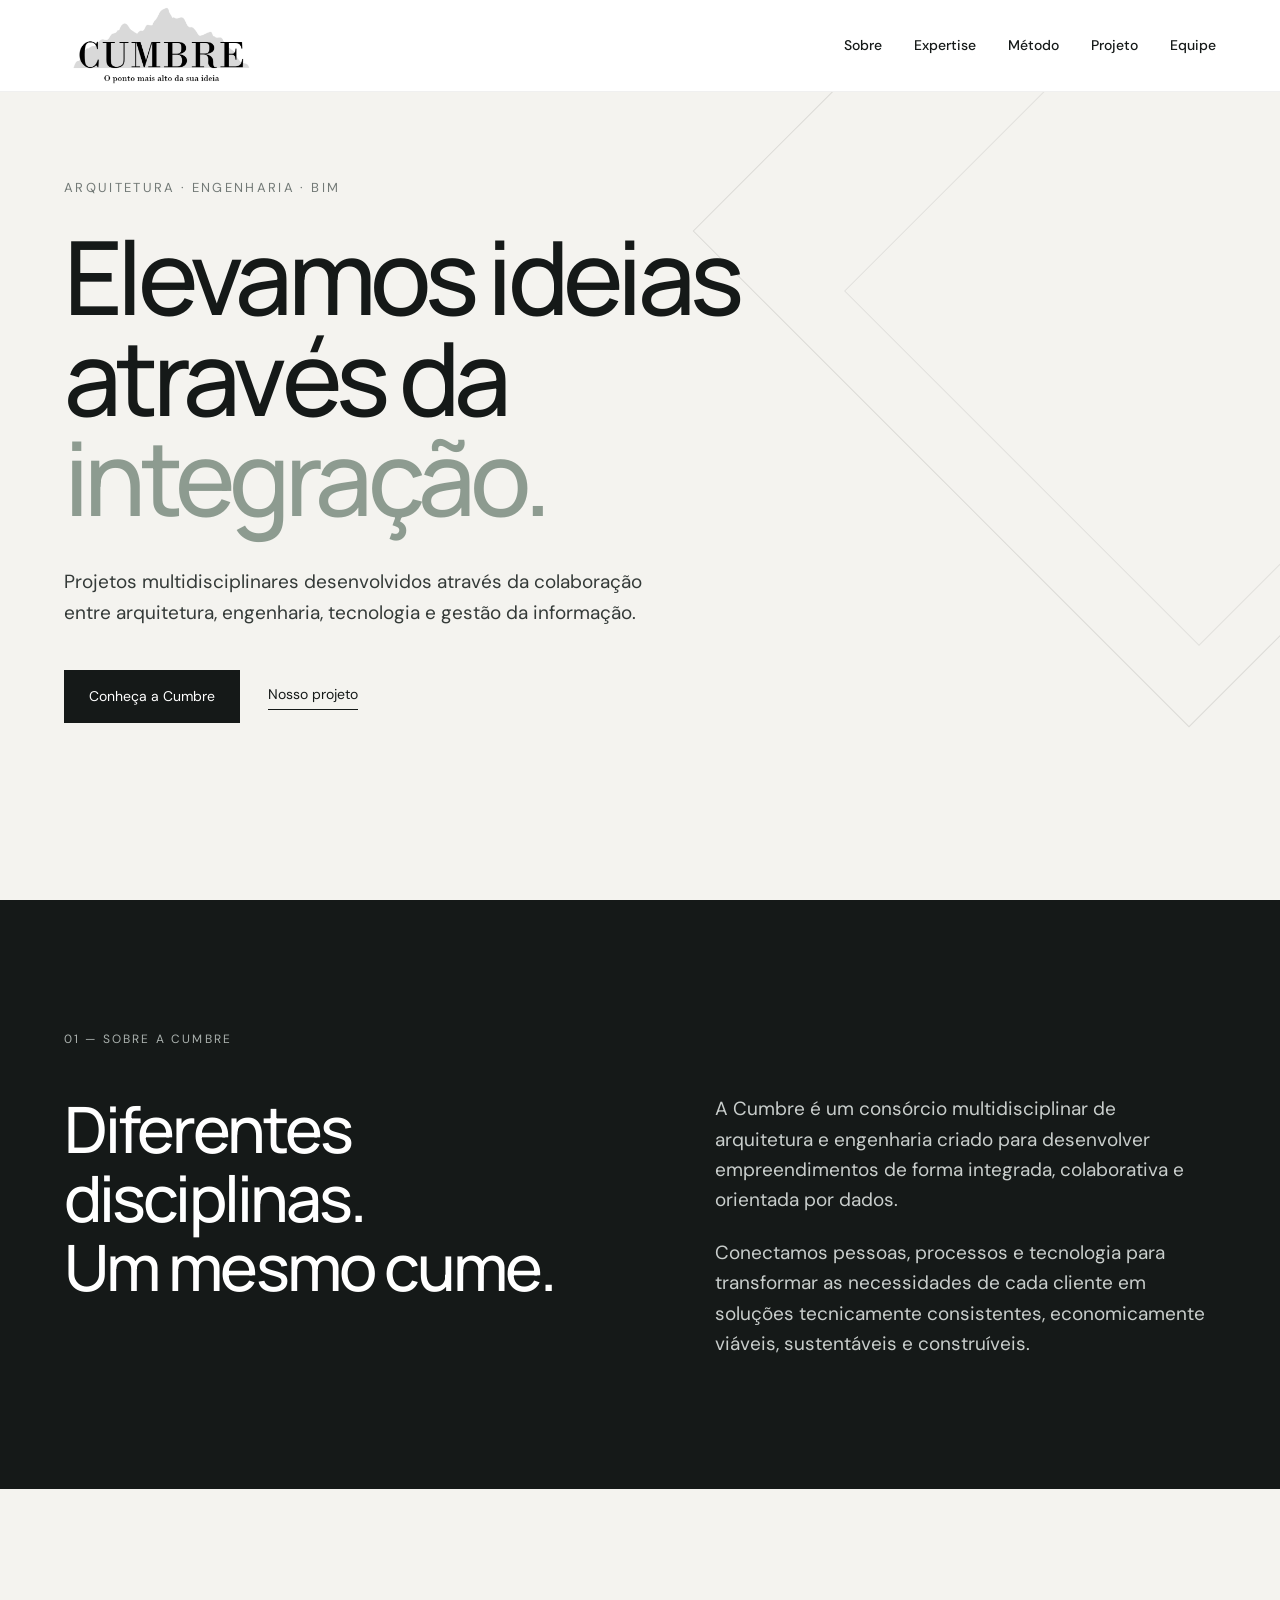
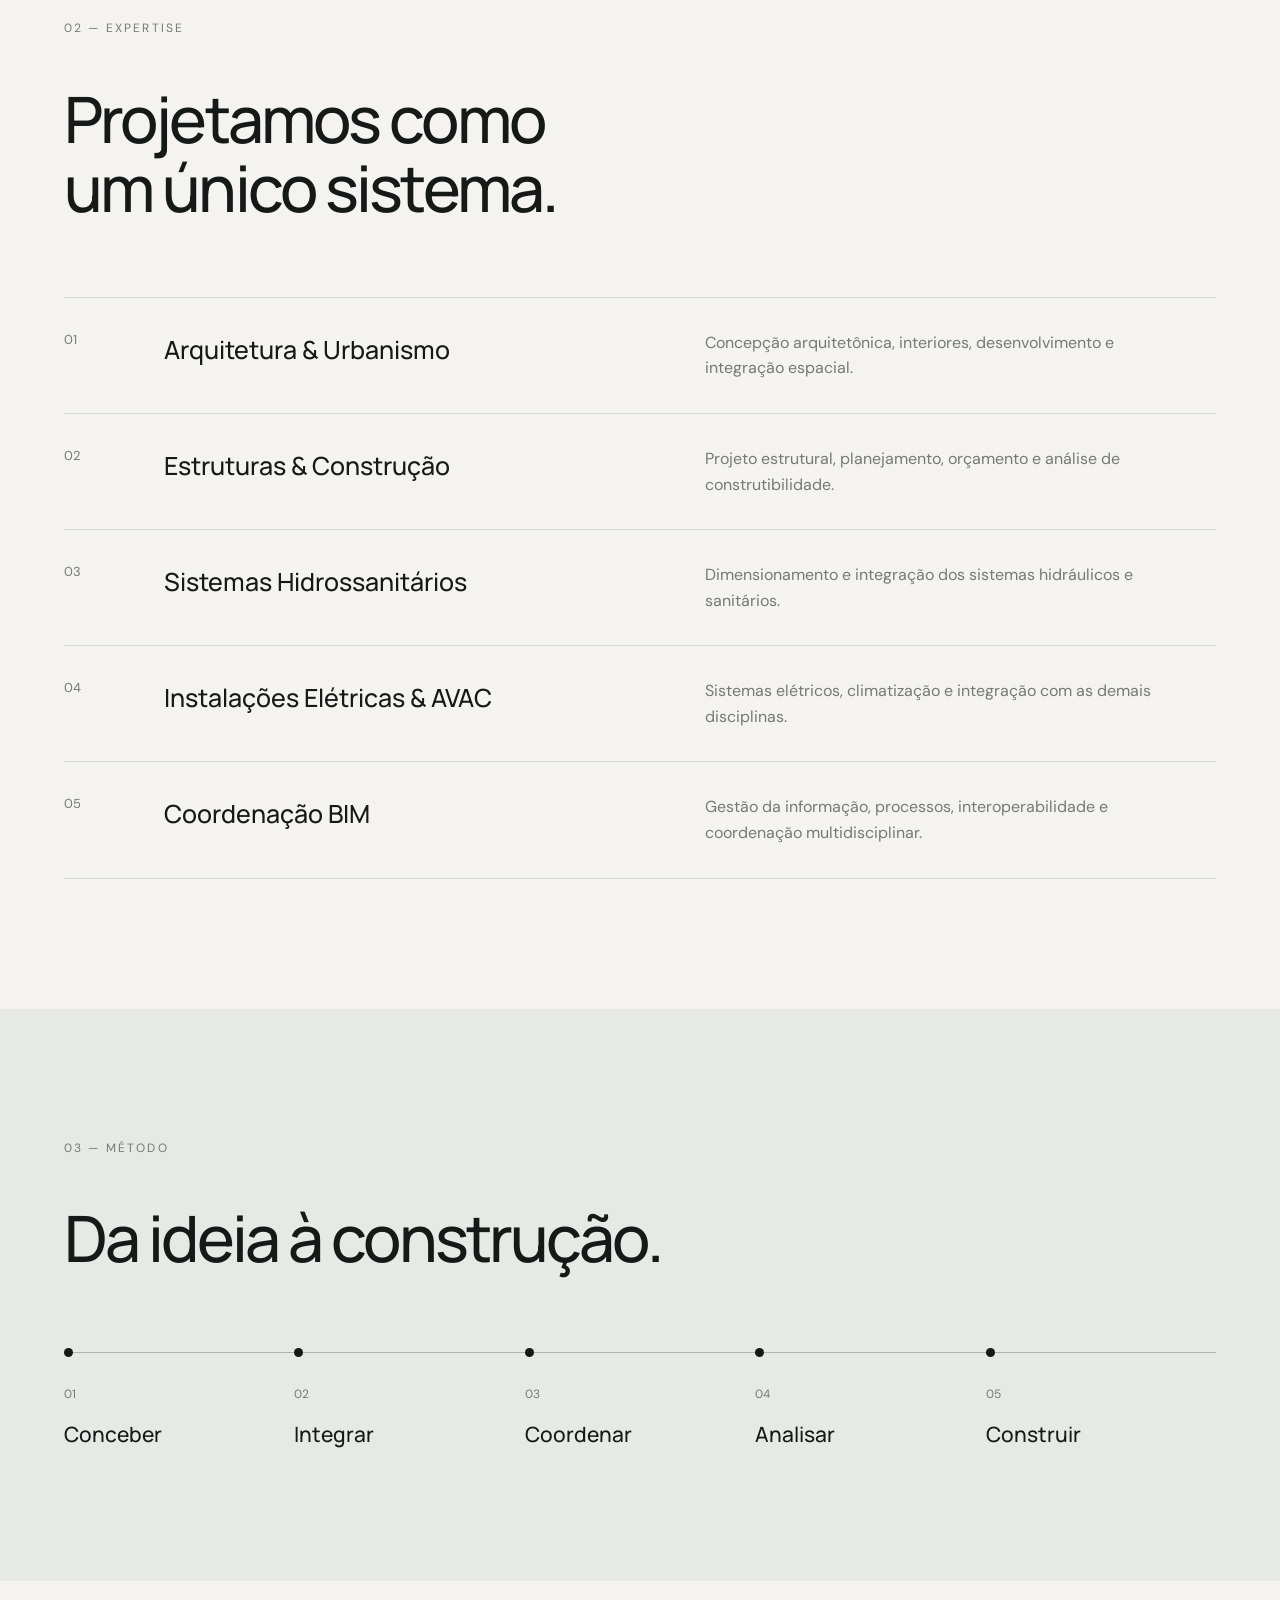
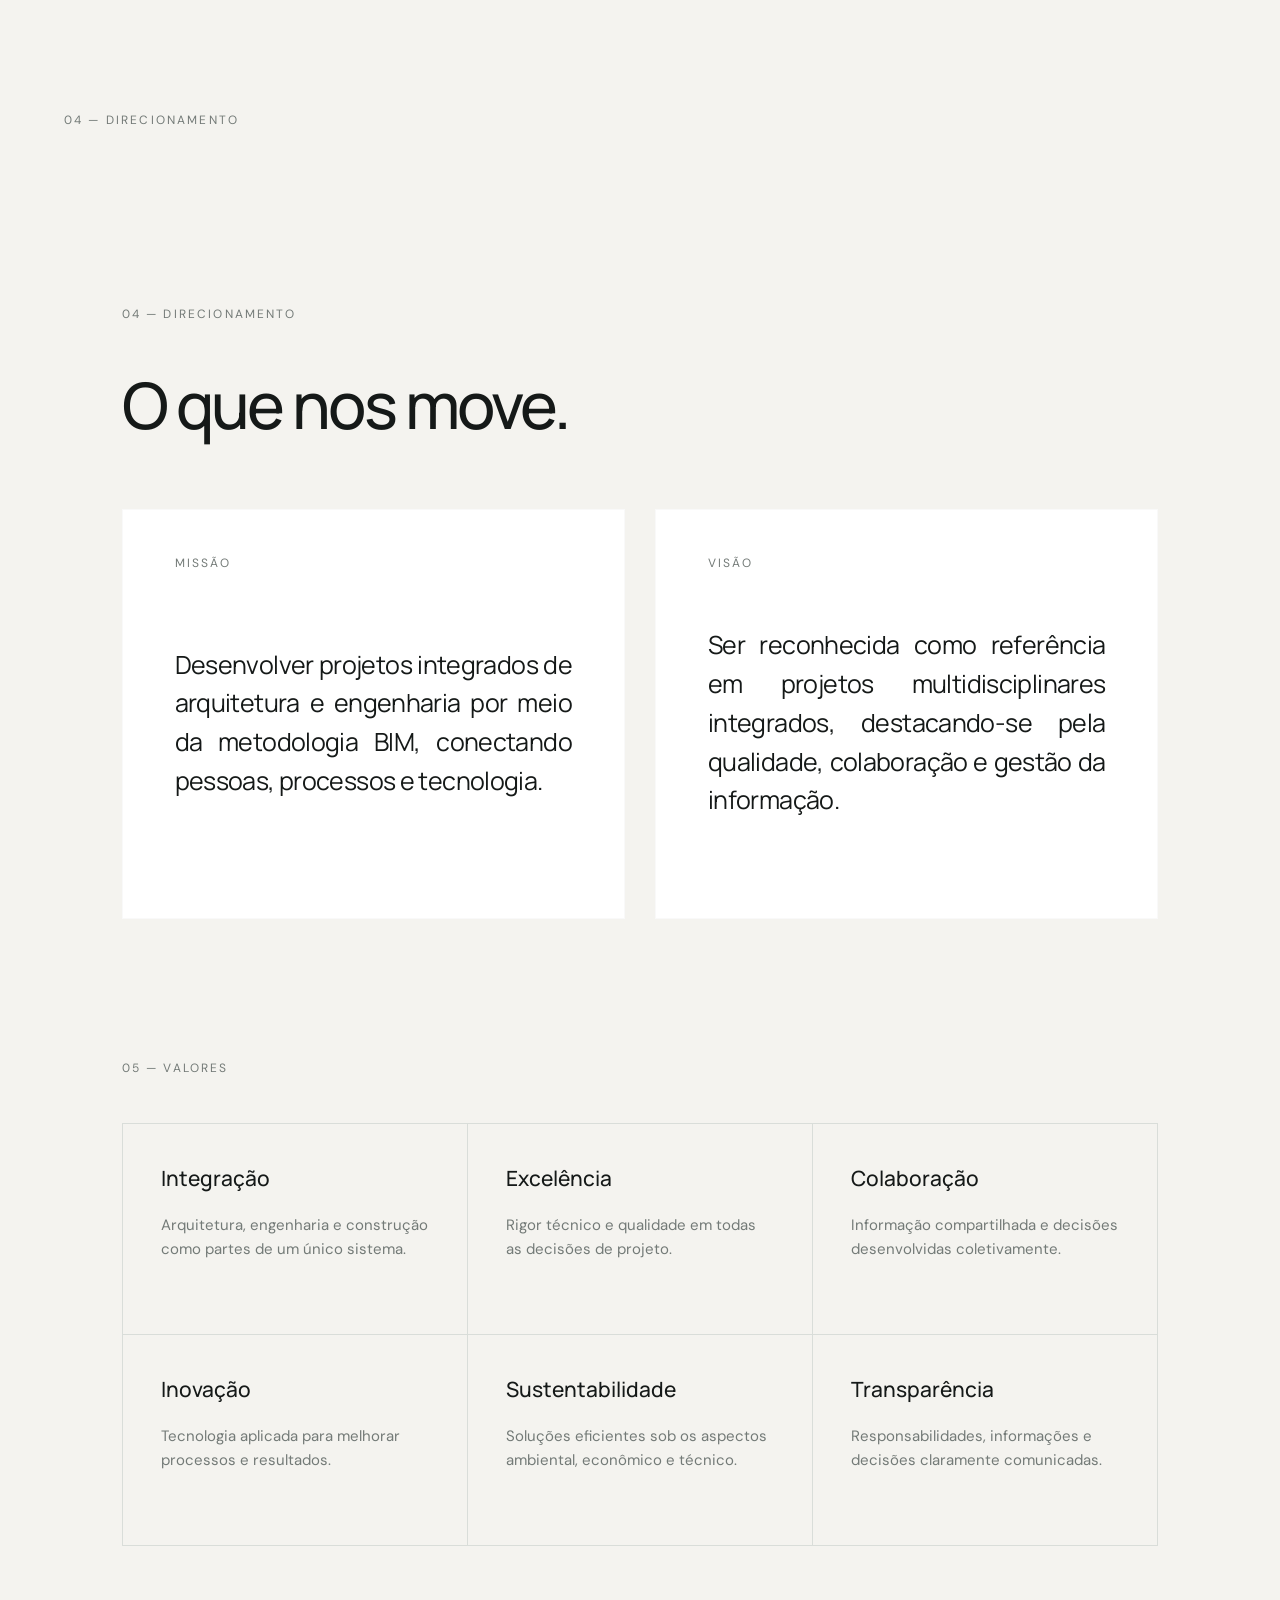
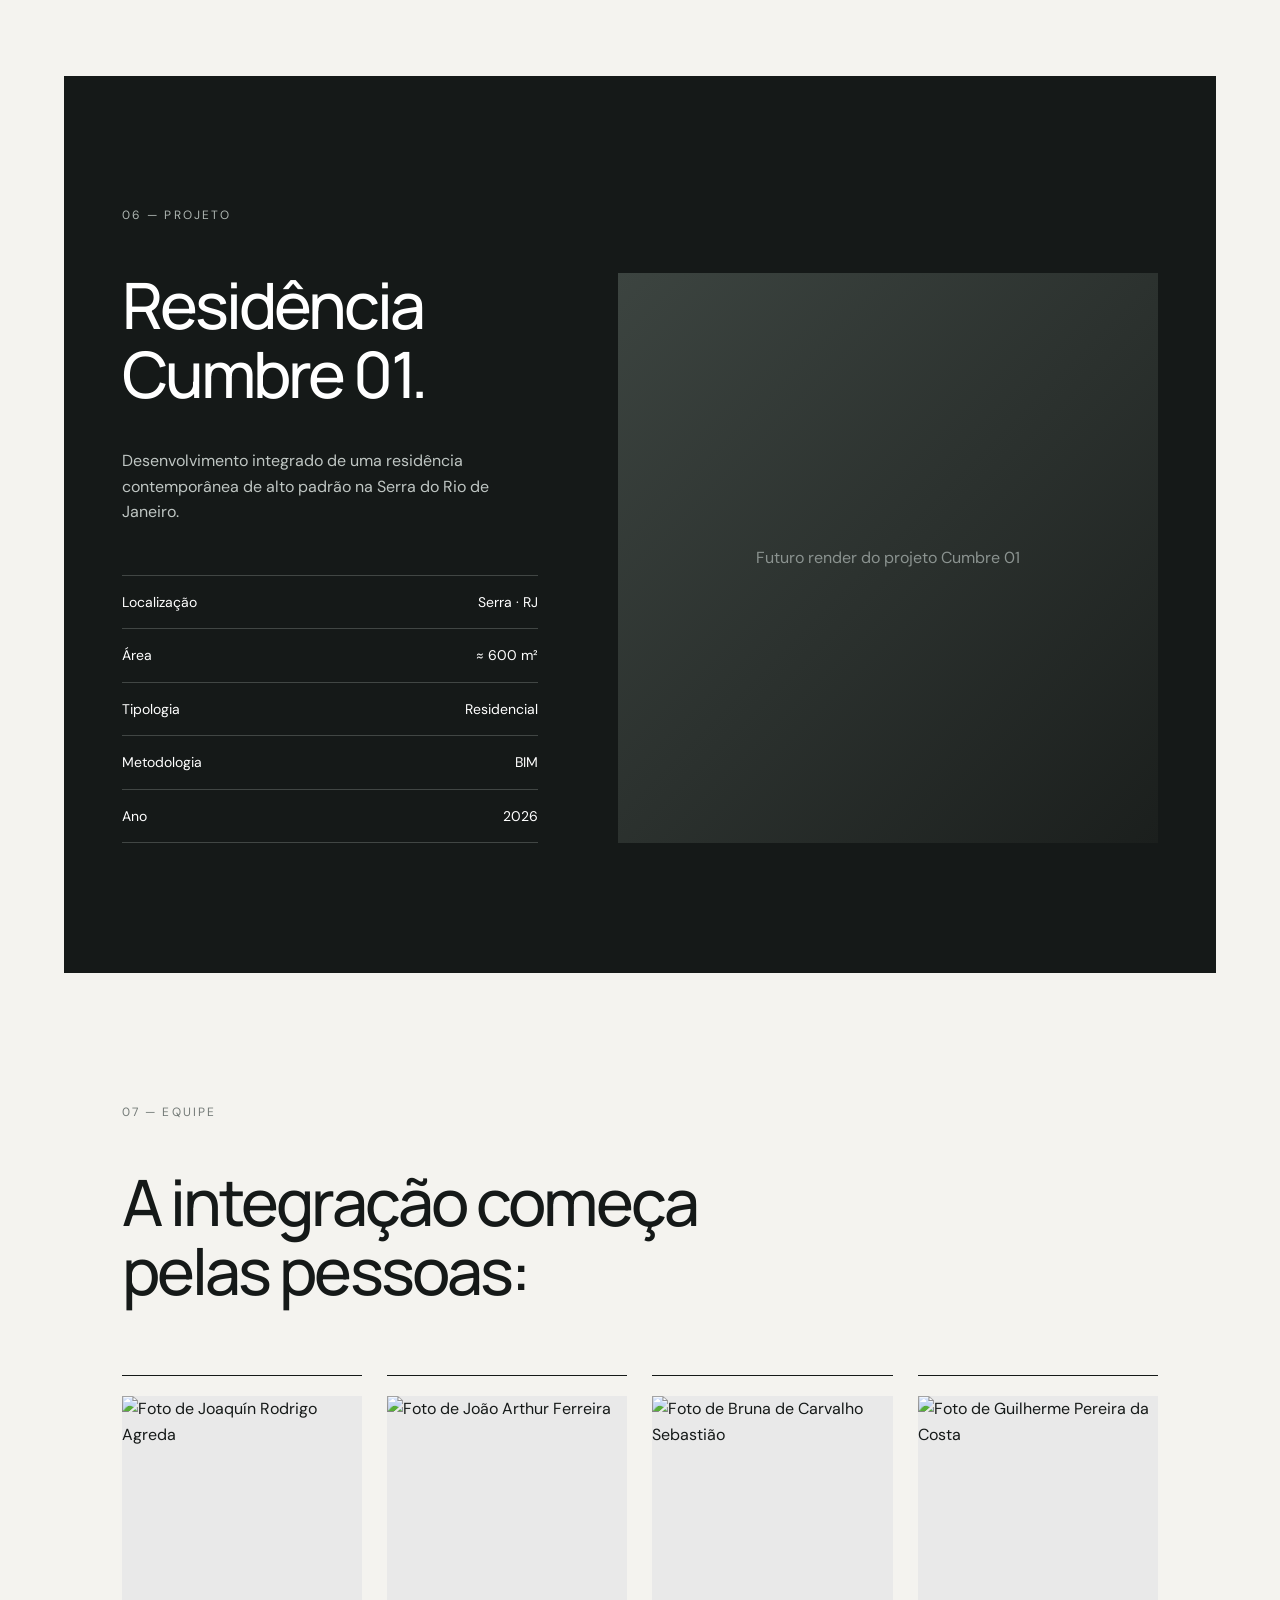
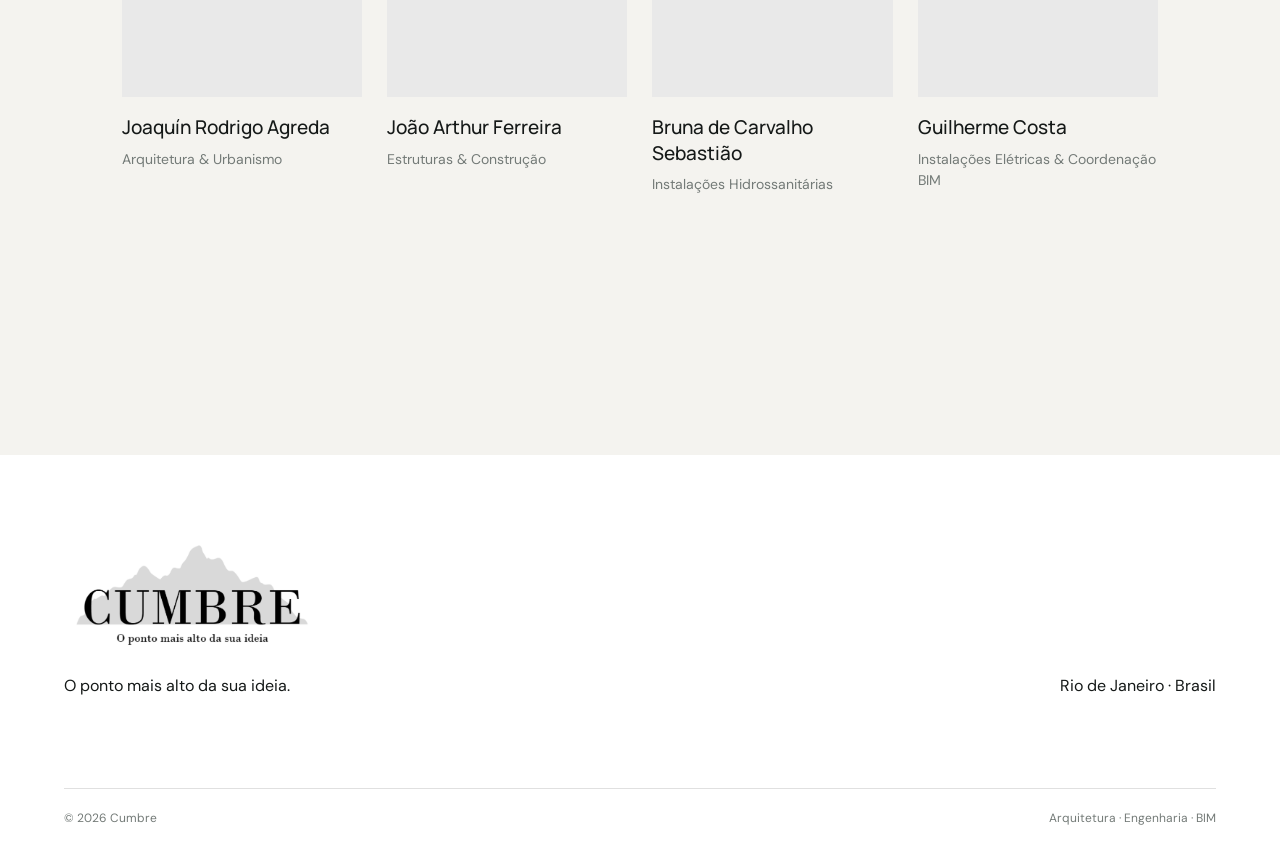
==== index.html @ 6b5f2fa9 "Update index.html" ====
<!DOCTYPE html>
<html lang="pt-BR">

<head>
    <meta charset="UTF-8">
    <meta name="viewport" content="width=device-width, initial-scale=1.0">

    <title>Cumbre | Projetos Integrados BIM</title>

    <meta
        name="description"
        content="Cumbre — Consórcio multidisciplinar de arquitetura, engenharia e coordenação BIM."
    >

    <link rel="preconnect" href="https://fonts.googleapis.com">
    <link rel="preconnect" href="https://fonts.gstatic.com" crossorigin>

    <link
        href="https://fonts.googleapis.com/css2?family=DM+Sans:wght@400;500;600&family=Manrope:wght@400;500;600;700&display=swap"
        rel="stylesheet"
    >

    <style>

        /* =========================
           CONFIGURAÇÕES GERAIS
        ========================== */

        :root {
            --bg: #f4f3ef;
            --surface: #ffffff;
            --dark: #151918;
            --text: #343a38;
            --muted: #737a77;
            --line: #d9ddd9;
            --accent: #8d9b90;

            --max-width: 1240px;
        }

        * {
            margin: 0;
            padding: 0;
            box-sizing: border-box;
        }

        html {
            scroll-behavior: smooth;
        }

        body {
            background: var(--bg);
            color: var(--dark);
            font-family: "DM Sans", sans-serif;
            line-height: 1.6;
        }

        img {
            max-width: 100%;
        }

        a {
            text-decoration: none;
            color: inherit;
        }

        .container {
            width: min(90%, var(--max-width));
            margin: auto;
        }


        /* =========================
           MENU
        ========================== */

     header {
    position: fixed;
    top: 0;
    left: 0;
    width: 100%;
    z-index: 1000;

    background: #ffffff;

    border-bottom: 1px solid rgba(0,0,0,0.06);
}

       nav {
    min-height: 86px;

    display: flex;
    align-items: center;
    justify-content: space-between;

    background: #ffffff;
}

        .logo {
            display: flex;
            align-items: center;
        }

        .logo img {
            width: 190px;
            height: auto;
            display: block;
        }

        .nav-links {
            display: flex;
            gap: 32px;

            font-size: 14px;
            font-weight: 500;
        }

        .nav-links a {
            position: relative;
        }

        .nav-links a::after {
            content: "";

            position: absolute;
            bottom: -7px;
            left: 0;

            width: 0;
            height: 1px;

            background: var(--dark);

            transition: width 0.25s ease;
        }

        .nav-links a:hover::after {
            width: 100%;
        }


        /* =========================
           HERO
        ========================== */

        .hero {
            min-height: 100vh;

            padding-top: 130px;

            display: flex;
            align-items: center;

            position: relative;
            overflow: hidden;
        }

        .hero::before {
            content: "";

            position: absolute;

            width: 700px;
            height: 700px;

            right: -260px;
            top: -120px;

            border: 1px solid rgba(0,0,0,0.10);

            transform: rotate(45deg);
        }

        .hero::after {
            content: "";

            position: absolute;

            width: 500px;
            height: 500px;

            right: -170px;
            top: 40px;

            border: 1px solid rgba(0,0,0,0.08);

            transform: rotate(45deg);
        }

        .hero-content {
            position: relative;
            z-index: 2;

            max-width: 980px;
        }

        .eyebrow {
            font-size: 13px;
            text-transform: uppercase;

            letter-spacing: 0.18em;

            color: var(--muted);

            margin-bottom: 28px;
        }

        .hero h1 {
            font-family: "Manrope", sans-serif;

            font-size: clamp(54px, 8vw, 110px);

            line-height: 0.98;

            letter-spacing: -0.055em;

            font-weight: 500;

            max-width: 1000px;
        }

        .hero h1 span {
            color: var(--accent);
        }

        .hero-description {
            max-width: 610px;

            margin-top: 40px;

            font-size: 19px;

            color: var(--text);
        }

        .hero-actions {
            margin-top: 42px;

            display: flex;
            align-items: center;

            gap: 28px;
        }

        .button {
            display: inline-flex;

            align-items: center;
            justify-content: center;

            padding: 15px 25px;

            background: var(--dark);
            color: #ffffff;

            font-size: 14px;

            transition: transform 0.2s ease,
                        background 0.2s ease;
        }

        .button:hover {
            transform: translateY(-2px);
            background: var(--accent);
        }

        .text-link {
            font-size: 14px;

            border-bottom: 1px solid var(--dark);

            padding-bottom: 3px;
        }


        /* =========================
           SEÇÕES
        ========================== */

        section {
            padding: 130px 0;
        }

        .section-label {
            font-size: 12px;

            text-transform: uppercase;

            letter-spacing: 0.18em;

            color: var(--muted);

            margin-bottom: 45px;
        }

        .section-title {
            font-family: "Manrope", sans-serif;

            font-size: clamp(38px, 5vw, 66px);

            font-weight: 500;

            letter-spacing: -0.045em;

            line-height: 1.08;
        }


        /* =========================
           SOBRE
        ========================== */

        .about {
            background: var(--dark);
            color: #ffffff;
        }

        .about .section-label {
            color: #aab1ae;
        }

        .about-grid {
            display: grid;

            grid-template-columns: 1.1fr 1fr;

            gap: 100px;

            align-items: start;
        }

        .about-text {
            font-size: 19px;

            color: #c9cecc;

            max-width: 600px;
        }

        .about-text p + p {
            margin-top: 22px;
        }


        /* =========================
           SERVIÇOS
        ========================== */

        .services-grid {
            margin-top: 75px;

            border-top: 1px solid var(--line);
        }

        .service {
            display: grid;

            grid-template-columns: 70px 1fr 1fr;

            gap: 30px;

            padding: 32px 0;

            border-bottom: 1px solid var(--line);
        }

        .service-number {
            color: var(--muted);

            font-size: 13px;
        }

        .service h3 {
            font-family: "Manrope", sans-serif;

            font-size: 25px;

            font-weight: 500;
        }

        .service p {
            color: var(--muted);

            max-width: 460px;
        }


        /* =========================
           MÉTODO
        ========================== */

        .method {
            background: #e7e9e4;
        }

        .method-line {
            margin-top: 80px;

            display: grid;

            grid-template-columns: repeat(5, 1fr);

            border-top: 1px solid #aeb5af;
        }

        .method-step {
            padding: 27px 20px 0 0;

            position: relative;
        }

        .method-step::before {
            content: "";

            width: 9px;
            height: 9px;

            background: var(--dark);

            border-radius: 50%;

            position: absolute;

            top: -5px;
            left: 0;
        }

        .method-step span {
            font-size: 12px;

            color: var(--muted);
        }

        .method-step h3 {
            margin-top: 12px;

            font-family: "Manrope", sans-serif;

            font-size: 21px;

            font-weight: 500;
        }

/* =========================
   MISSÃO / VISÃO
========================== */

.direction {
    background: var(--bg);
}


.principles-grid {

    display: grid;

    grid-template-columns: repeat(2, 1fr);

    gap: 30px;

    margin-top: 70px;
}


.principle {

    min-height: 410px;

    background: var(--surface);

    padding: 44px 52px;

    display: grid;

    grid-template-rows: auto 1fr;

    border: 1px solid rgba(0, 0, 0, 0.025);
}


.principle-label {

    font-size: 12px;

    letter-spacing: 0.17em;

    text-transform: uppercase;

    color: var(--muted);
}


.principle-content {

    display: flex;

    align-items: center;

    width: 100%;
}


.principle-content p {

    width: 100%;

    margin: 0;

    font-family: "Manrope", sans-serif;

    font-size: 25px;

    font-weight: 400;

    line-height: 1.55;

    letter-spacing: -0.025em;

    text-align: justify;

    text-justify: inter-word;
}


        /* =========================
           VALORES
        ========================== */

        .values {
            padding-top: 10px;
        }

        .values-grid {
            display: grid;

            grid-template-columns: repeat(3, 1fr);

            gap: 1px;

            background: var(--line);

            border: 1px solid var(--line);
        }

        .value {
            background: var(--bg);

            padding: 38px;

            min-height: 210px;
        }

        .value h3 {
            font-family: "Manrope", sans-serif;

            font-size: 21px;

            font-weight: 500;

            margin-bottom: 18px;
        }

        .value p {
            color: var(--muted);

            font-size: 15px;
        }


        /* =========================
           PROJETO
        ========================== */

        .project {
            background: var(--dark);
            color: white;
        }

        .project-layout {
            display: grid;

            grid-template-columns: 1fr 1.3fr;

            gap: 80px;

            align-items: end;
        }

        .project .section-label {
            color: #aeb6b2;
        }

        .project-details {
            margin-top: 40px;

            color: #bfc6c3;
        }

        .project-info {
            border-top: 1px solid #414644;

            margin-top: 50px;
        }

        .project-info div {
            display: flex;

            justify-content: space-between;

            padding: 15px 0;

            border-bottom: 1px solid #414644;

            font-size: 14px;
        }

        .project-image {
            min-height: 570px;

            background:
                linear-gradient(
                    135deg,
                    #3c4440,
                    #1b1f1d
                );

            display: flex;

            align-items: center;
            justify-content: center;

            padding: 50px;

            color: #8b9390;

            text-align: center;
        }


        /* =========================
           EQUIPE
        ========================== */

       .team-grid {
    display: grid;
    grid-template-columns: repeat(4, 1fr);
    gap: 25px;
    margin-top: 70px;
}

.team-member {
    border-top: 1px solid var(--dark);
    padding-top: 20px;
}

.team-photo {
    width: 100%;
    aspect-ratio: 4 / 5;
    object-fit: cover;
    display: block;
    margin-bottom: 18px;
    background: #e9e9e9;
}

.team-member h3 {
    font-family: "Manrope", sans-serif;
    font-size: 19px;
    font-weight: 500;
    margin-bottom: 8px;
    line-height: 1.35;
}

.team-member p {
    color: var(--muted);
    font-size: 14px;
    line-height: 1.5;
}

      /* =========================
   FOOTER
========================== */

footer {
    background: #ffffff;
    color: var(--dark);
    padding: 80px 0 35px;
}

.footer-top {
    display: flex;
    justify-content: space-between;
    align-items: flex-end;
    margin-bottom: 90px;
}

.footer-logo-box {
    background: transparent;
    padding: 0;
}

.footer-logo-box img {
    width: 250px;
    height: auto;
    display: block;
}

.footer-tagline {
    color: var(--text);
    margin-top: 18px;
}

.footer-top p {
    color: var(--dark);
}

.footer-bottom {
    border-top: 1px solid rgba(0,0,0,0.12);
    padding-top: 20px;
    display: flex;
    justify-content: space-between;
    color: var(--muted);
    font-size: 12px;
}

        /* =========================
           RESPONSIVO
        ========================== */

        @media (max-width: 900px) {

            .nav-links {
                display: none;
            }

            .about-grid,
            .project-layout,
            .principles-grid {
                grid-template-columns: 1fr;
            }

            .service {
                grid-template-columns: 45px 1fr;
            }

            .service p {
                grid-column: 2;
            }

            .method-line {
                grid-template-columns: 1fr;
                border-top: none;
            }

            .method-step {
                border-top: 1px solid #aeb5af;

                padding: 25px 0;
            }

            .method-step::before {
                display: none;
            }

            .values-grid,
            .team-grid {
                grid-template-columns: 1fr 1fr;
            }

        }

        @media (max-width: 600px) {

            section {
                padding: 90px 0;
            }

            .hero h1 {
                font-size: 53px;
            }

            .hero-description {
                font-size: 17px;
            }

            .values-grid,
            .team-grid {
                grid-template-columns: 1fr;
            }

            .footer-top,
            .footer-bottom {
                flex-direction: column;

                align-items: flex-start;

                gap: 20px;
            }

        }

    </style>
</head>


<body>


<header>

    <div class="container">

        <nav>

            <a href="#inicio" class="logo">

                <img
                    src="./assets/images/logo-cumbre.png"
                    alt="Cumbre — O ponto mais alto da sua ideia"
                >

            </a>

            <div class="nav-links">
                <a href="#sobre">Sobre</a>
                <a href="#expertise">Expertise</a>
                <a href="#metodo">Método</a>
                <a href="#projeto">Projeto</a>
                <a href="#equipe">Equipe</a>
            </div>

        </nav>

    </div>

</header>


<main>


<!-- HERO -->

<section class="hero" id="inicio">

    <div class="container">

        <div class="hero-content">

            <p class="eyebrow">
                Arquitetura · Engenharia · BIM
            </p>

            <h1>
                Elevamos ideias<br>
                através da<br>
                <span>integração.</span>
            </h1>

            <p class="hero-description">
                Projetos multidisciplinares desenvolvidos através da colaboração
                entre arquitetura, engenharia, tecnologia e gestão da informação.
            </p>

            <div class="hero-actions">

                <a href="#sobre" class="button">
                    Conheça a Cumbre
                </a>

                <a href="#projeto" class="text-link">
                    Nosso projeto
                </a>

            </div>

        </div>

    </div>

</section>



<!-- SOBRE -->

<section class="about" id="sobre">

    <div class="container">

        <p class="section-label">
            01 — Sobre a Cumbre
        </p>

        <div class="about-grid">

            <h2 class="section-title">
                Diferentes disciplinas.<br>
                Um mesmo cume.
            </h2>

            <div class="about-text">

                <p>
                    A Cumbre é um consórcio multidisciplinar de
                    arquitetura e engenharia criado para desenvolver
                    empreendimentos de forma integrada, colaborativa
                    e orientada por dados.
                </p>

                <p>
                    Conectamos pessoas, processos e tecnologia para
                    transformar as necessidades de cada cliente em
                    soluções tecnicamente consistentes, economicamente
                    viáveis, sustentáveis e construíveis.
                </p>

            </div>

        </div>

    </div>

</section>



<!-- EXPERTISE -->

<section id="expertise">

    <div class="container">

        <p class="section-label">
            02 — Expertise
        </p>

        <h2 class="section-title">
            Projetamos como<br>
            um único sistema.
        </h2>


        <div class="services-grid">


            <div class="service">

                <span class="service-number">01</span>

                <h3>Arquitetura & Urbanismo</h3>

                <p>
                    Concepção arquitetônica, interiores,
                    desenvolvimento e integração espacial.
                </p>

            </div>


            <div class="service">

                <span class="service-number">02</span>

                <h3>Estruturas & Construção</h3>

                <p>
                    Projeto estrutural, planejamento,
                    orçamento e análise de construtibilidade.
                </p>

            </div>


            <div class="service">

                <span class="service-number">03</span>

                <h3>Sistemas Hidrossanitários</h3>

                <p>
                    Dimensionamento e integração dos
                    sistemas hidráulicos e sanitários.
                </p>

            </div>


            <div class="service">

                <span class="service-number">04</span>

                <h3>Instalações Elétricas & AVAC</h3>

                <p>
                    Sistemas elétricos, climatização
                    e integração com as demais disciplinas.
                </p>

            </div>


            <div class="service">

                <span class="service-number">05</span>

                <h3>Coordenação BIM</h3>

                <p>
                    Gestão da informação, processos,
                    interoperabilidade e coordenação
                    multidisciplinar.
                </p>

            </div>


        </div>

    </div>

</section>



<!-- MÉTODO -->

<section class="method" id="metodo">

    <div class="container">

        <p class="section-label">
            03 — Método
        </p>

        <h2 class="section-title">
            Da ideia à construção.
        </h2>


        <div class="method-line">

            <div class="method-step">
                <span>01</span>
                <h3>Conceber</h3>
            </div>

            <div class="method-step">
                <span>02</span>
                <h3>Integrar</h3>
            </div>

            <div class="method-step">
                <span>03</span>
                <h3>Coordenar</h3>
            </div>

            <div class="method-step">
                <span>04</span>
                <h3>Analisar</h3>
            </div>

            <div class="method-step">
                <span>05</span>
                <h3>Construir</h3>
            </div>

        </div>

    </div>

</section>



<!-- MISSÃO / VISÃO -->

<section>

    <div class="container">

        <p class="section-label">
            04 — Direcionamento
        </p>

        <section class="direction">

    <div class="container">

        <p class="section-label">
            04 — Direcionamento
        </p>

        <h2 class="section-title">
            O que nos move.
        </h2>

        <div class="principles-grid">

            <article class="principle">

                <span class="principle-label">
                    Missão
                </span>

                <div class="principle-content">

                    <p>
                        Desenvolver projetos integrados de arquitetura e engenharia
                        por meio da metodologia BIM, conectando pessoas, processos
                        e tecnologia.
                    </p>

                </div>

            </article>


            <article class="principle">

                <span class="principle-label">
                    Visão
                </span>

                <div class="principle-content">

                    <p>
                        Ser reconhecida como referência em projetos multidisciplinares
                        integrados, destacando-se pela qualidade, colaboração e gestão
                        da informação.
                    </p>

                </div>

            </article>

        </div>

    </div>

</section>



<!-- VALORES -->

<section class="values">

    <div class="container">

        <p class="section-label">
            05 — Valores
        </p>

        <div class="values-grid">

            <div class="value">
                <h3>Integração</h3>
                <p>
                    Arquitetura, engenharia e construção
                    como partes de um único sistema.
                </p>
            </div>

            <div class="value">
                <h3>Excelência</h3>
                <p>
                    Rigor técnico e qualidade em
                    todas as decisões de projeto.
                </p>
            </div>

            <div class="value">
                <h3>Colaboração</h3>
                <p>
                    Informação compartilhada e decisões
                    desenvolvidas coletivamente.
                </p>
            </div>

            <div class="value">
                <h3>Inovação</h3>
                <p>
                    Tecnologia aplicada para melhorar
                    processos e resultados.
                </p>
            </div>

            <div class="value">
                <h3>Sustentabilidade</h3>
                <p>
                    Soluções eficientes sob os aspectos
                    ambiental, econômico e técnico.
                </p>
            </div>

            <div class="value">
                <h3>Transparência</h3>
                <p>
                    Responsabilidades, informações e
                    decisões claramente comunicadas.
                </p>
            </div>

        </div>

    </div>

</section>



<!-- PROJETO -->

<section class="project" id="projeto">

    <div class="container">

        <div class="project-layout">

            <div>

                <p class="section-label">
                    06 — Projeto
                </p>

                <h2 class="section-title">
                    Residência<br>
                    Cumbre 01.
                </h2>

                <p class="project-details">
                    Desenvolvimento integrado de uma residência
                    contemporânea de alto padrão na Serra do
                    Rio de Janeiro.
                </p>


                <div class="project-info">

                    <div>
                        <span>Localização</span>
                        <span>Serra · RJ</span>
                    </div>

                    <div>
                        <span>Área</span>
                        <span>≈ 600 m²</span>
                    </div>

                    <div>
                        <span>Tipologia</span>
                        <span>Residencial</span>
                    </div>

                    <div>
                        <span>Metodologia</span>
                        <span>BIM</span>
                    </div>

                    <div>
                        <span>Ano</span>
                        <span>2026</span>
                    </div>

                </div>

            </div>


            <div class="project-image">

                Futuro render do projeto Cumbre 01

            </div>


        </div>

    </div>

</section>



<!-- EQUIPE -->

<section id="equipe">

    <div class="container">

        <p class="section-label">
            07 — Equipe
        </p>

        <h2 class="section-title">
            A integração começa<br>
            pelas pessoas:
        </h2>


        <div class="team-grid">

    <article class="team-member">

        <img
            class="team-photo"
            src="./assets/images/joaquin-agreda.jpg"
            alt="Foto de Joaquín Rodrigo Agreda"
        >

        <h3>Joaquín Rodrigo Agreda</h3>
        <p>Arquitetura & Urbanismo</p>

    </article>


    <article class="team-member">

        <img
            class="team-photo"
            src="./assets/images/joao-arthur.jpg"
            alt="Foto de João Arthur Ferreira"
        >

        <h3>João Arthur Ferreira</h3>
        <p>Estruturas & Construção</p>

    </article>


    <article class="team-member">

        <img
            class="team-photo"
            src="./assets/images/bruna-sebastiao.jpg"
            alt="Foto de Bruna de Carvalho Sebastião"
        >

        <h3>Bruna de Carvalho Sebastião</h3>
        <p>Instalações Hidrossanitárias</p>

    </article>


    <article class="team-member">

        <img
            class="team-photo"
            src="./assets/images/guilherme-costa.jpg"
            alt="Foto de Guilherme Pereira da Costa"
        >

        <h3>Guilherme Costa</h3>
        <p>Instalações Elétricas & Coordenação BIM</p>

    </article>

</div>

</section>


</main>



<footer>

    <div class="container">

        <div class="footer-top">

            <div>

                <div class="footer-logo-box">

                    <img
                        src="./assets/images/logo-cumbre.png"
                        alt="Cumbre — O ponto mais alto da sua ideia"
                    >

                </div>

                <p class="footer-tagline">
                    O ponto mais alto da sua ideia.
                </p>

            </div>

            <p>
                Rio de Janeiro · Brasil
            </p>

        </div>


        <div class="footer-bottom">

            <span>
                © 2026 Cumbre
            </span>

            <span>
                Arquitetura · Engenharia · BIM
            </span>

        </div>

    </div>

</footer>


</body>
</html>
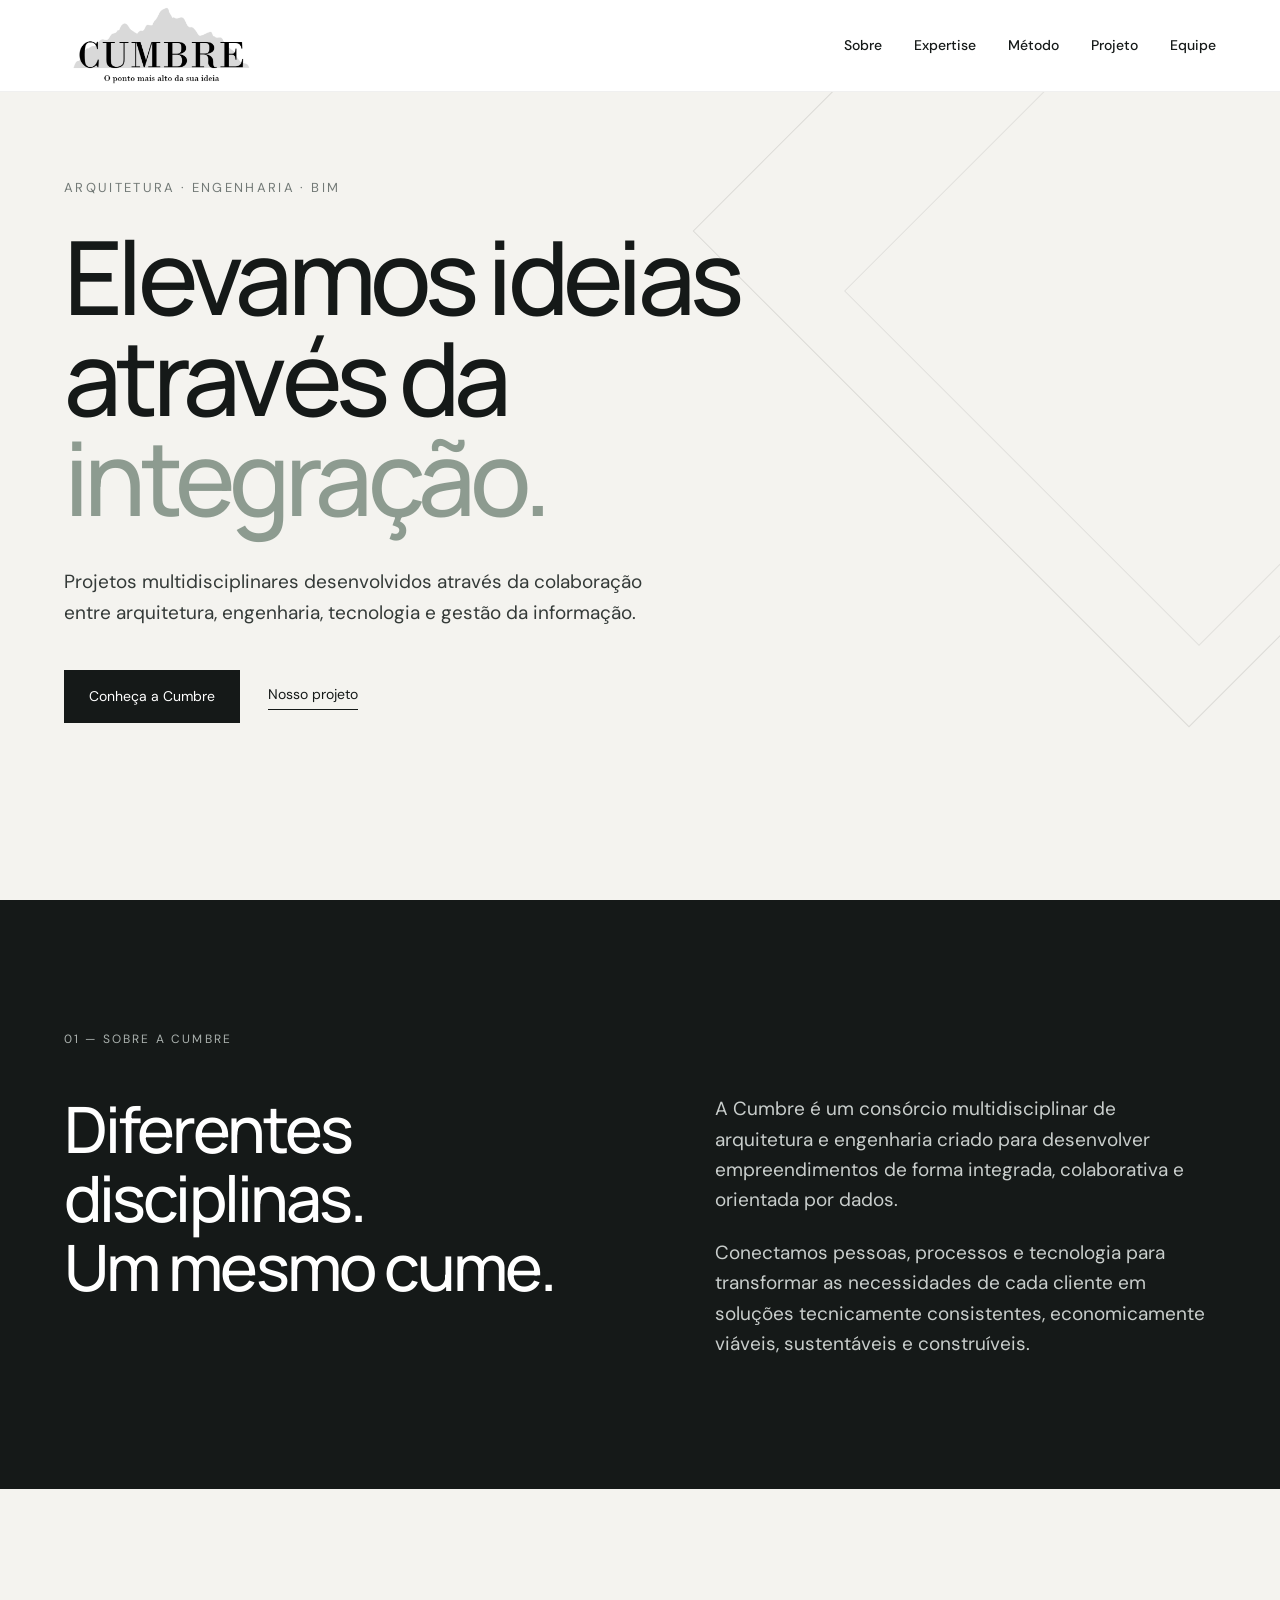
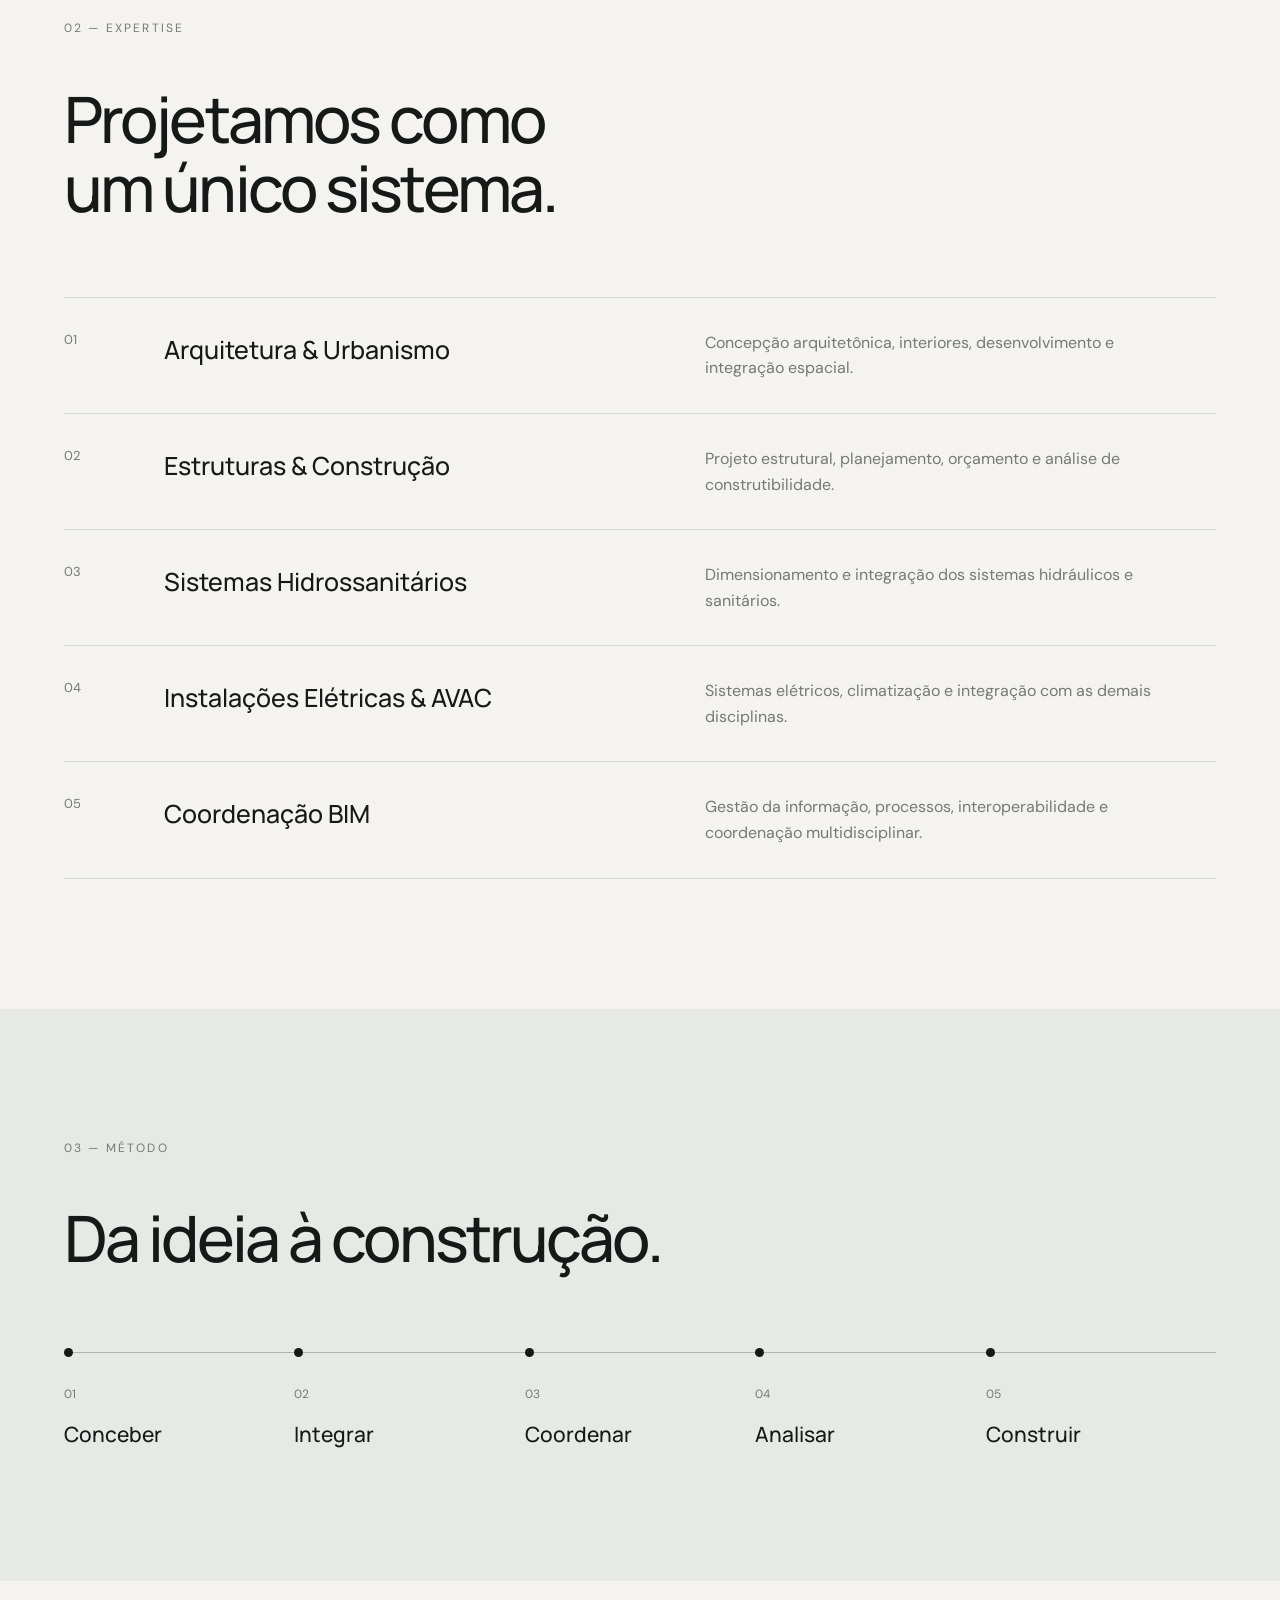
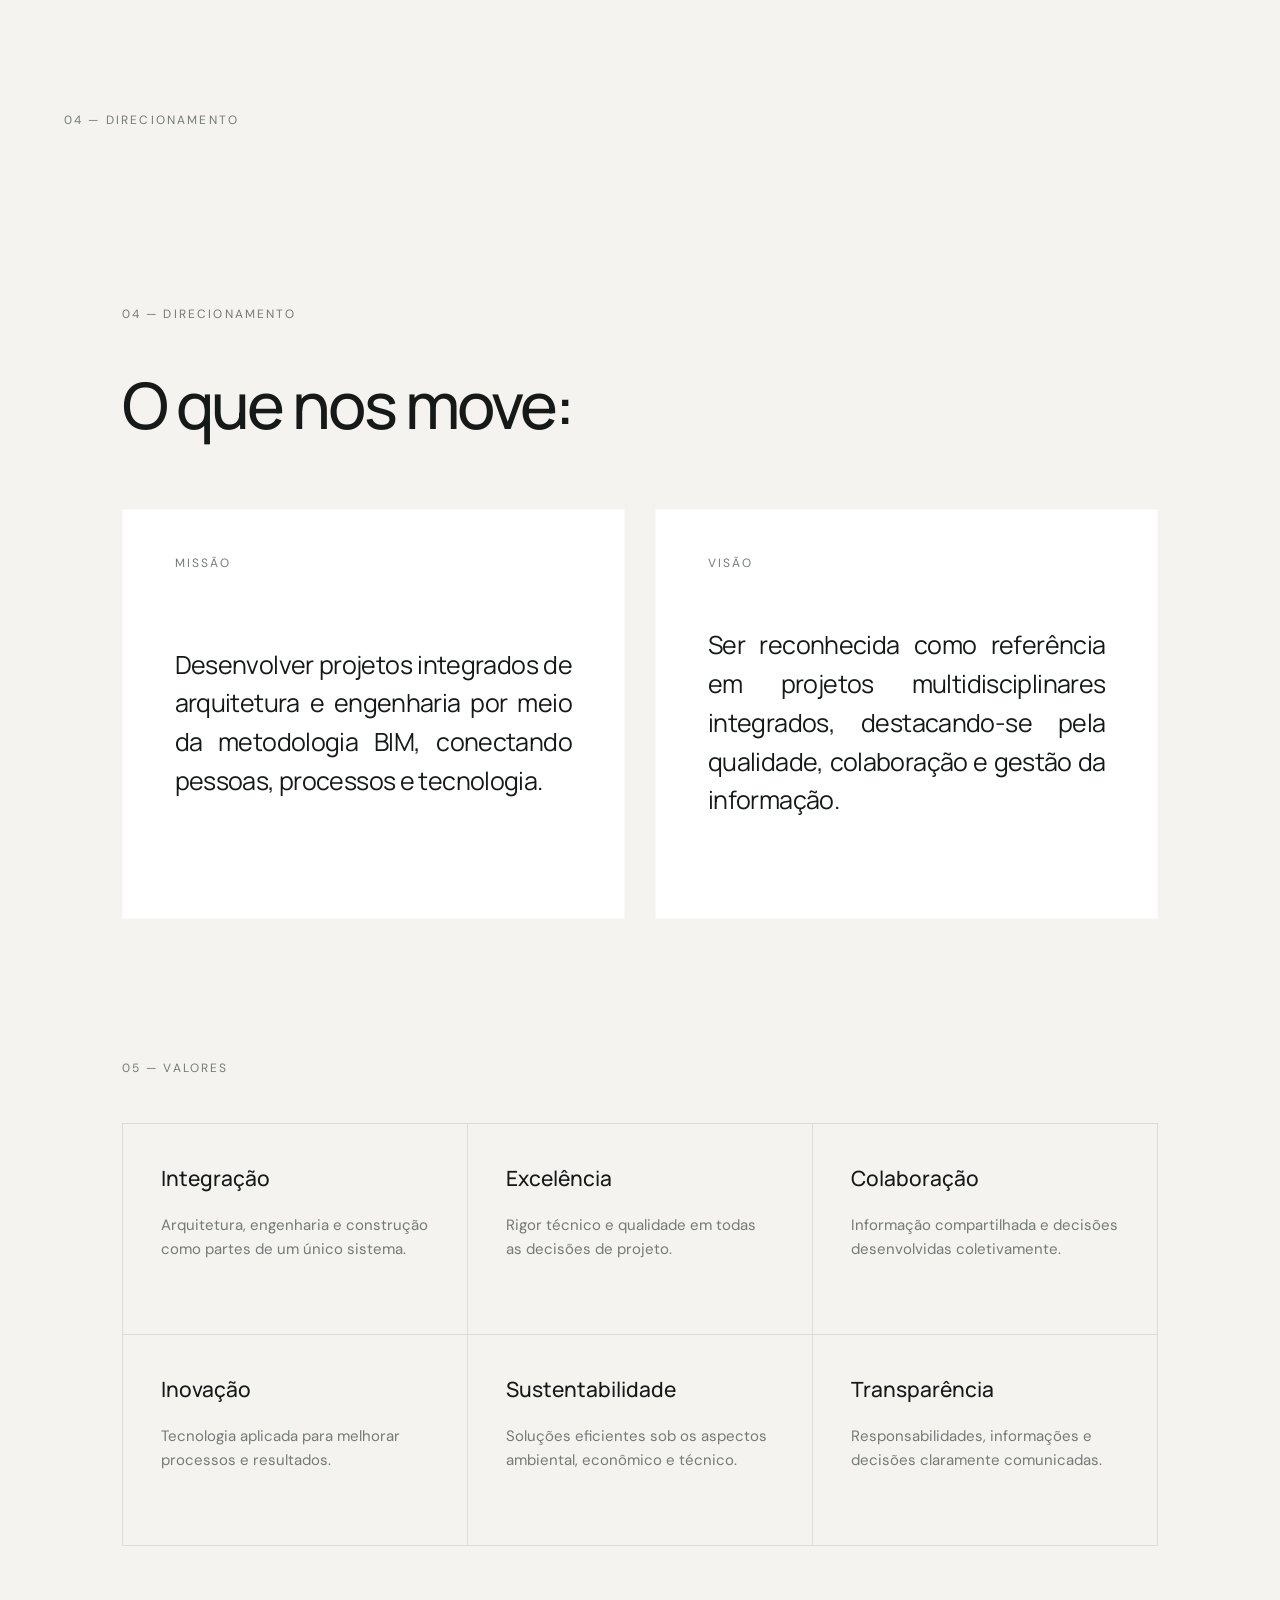
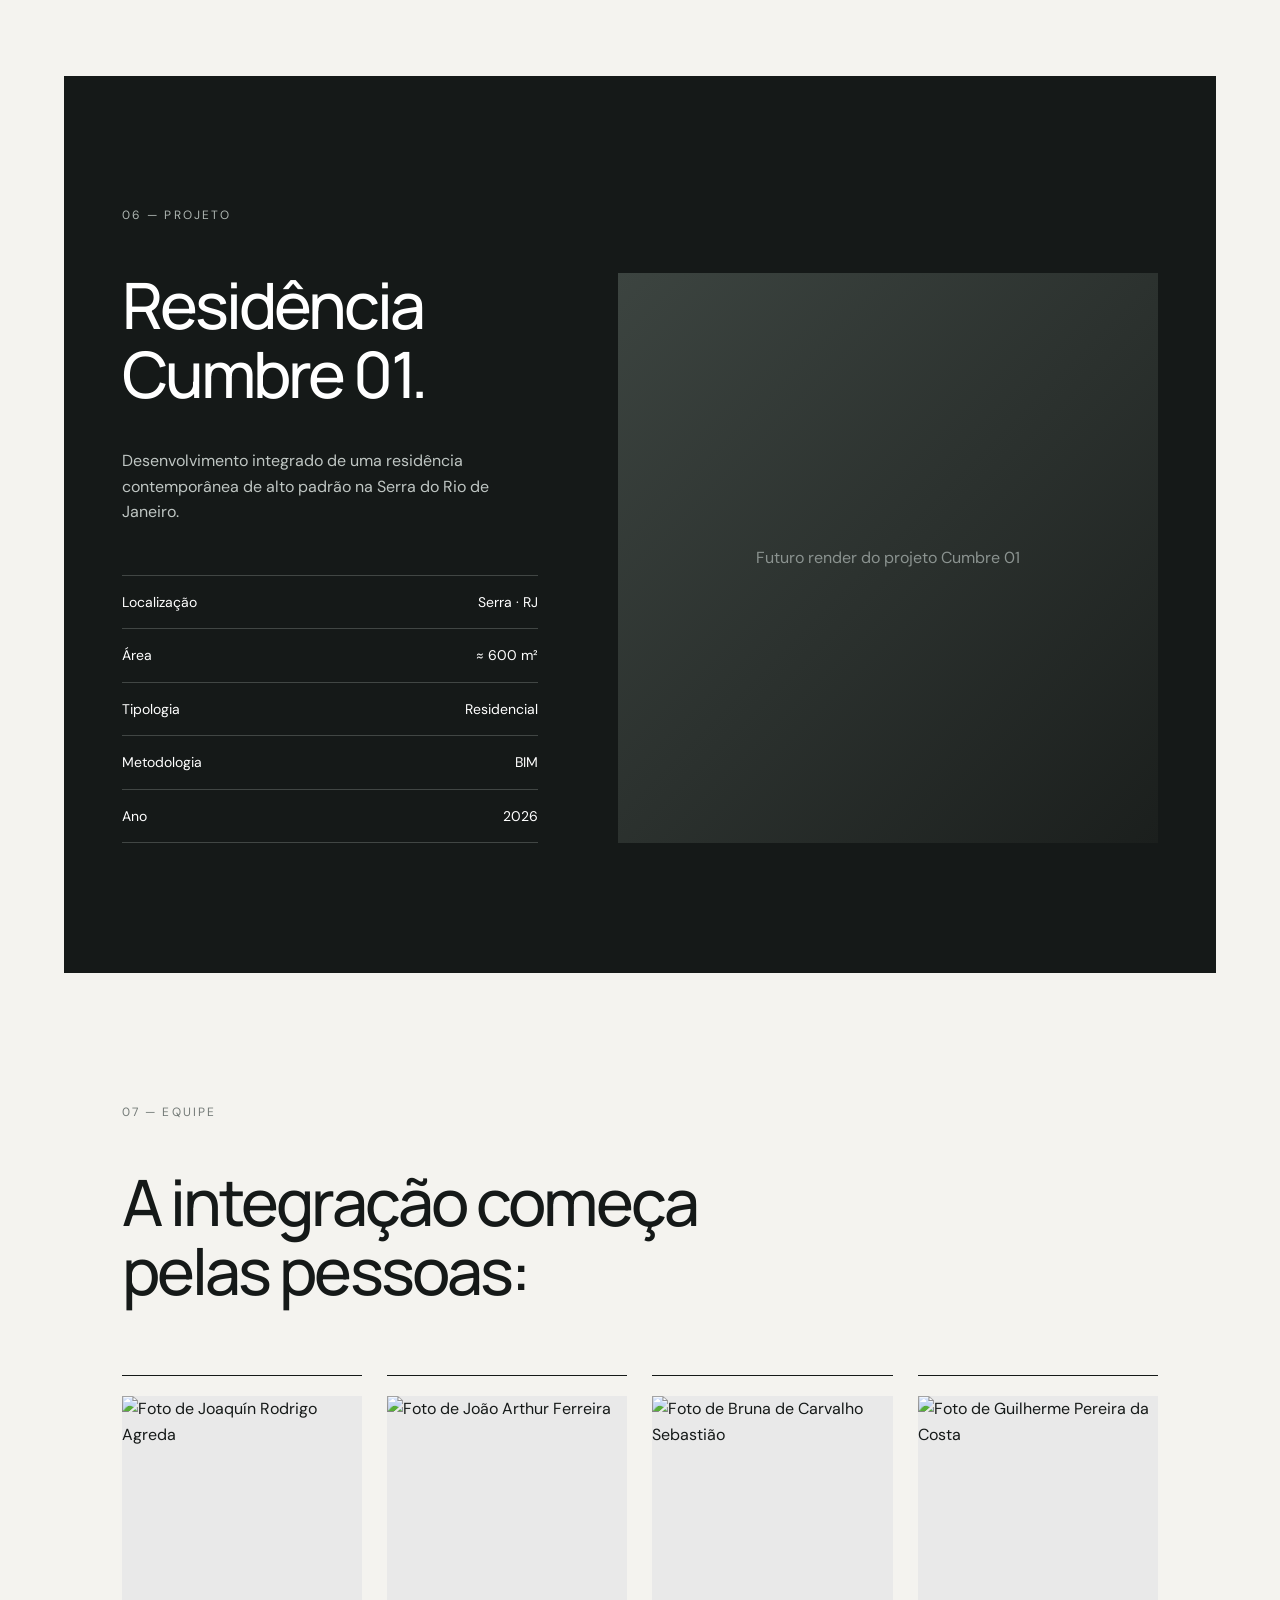
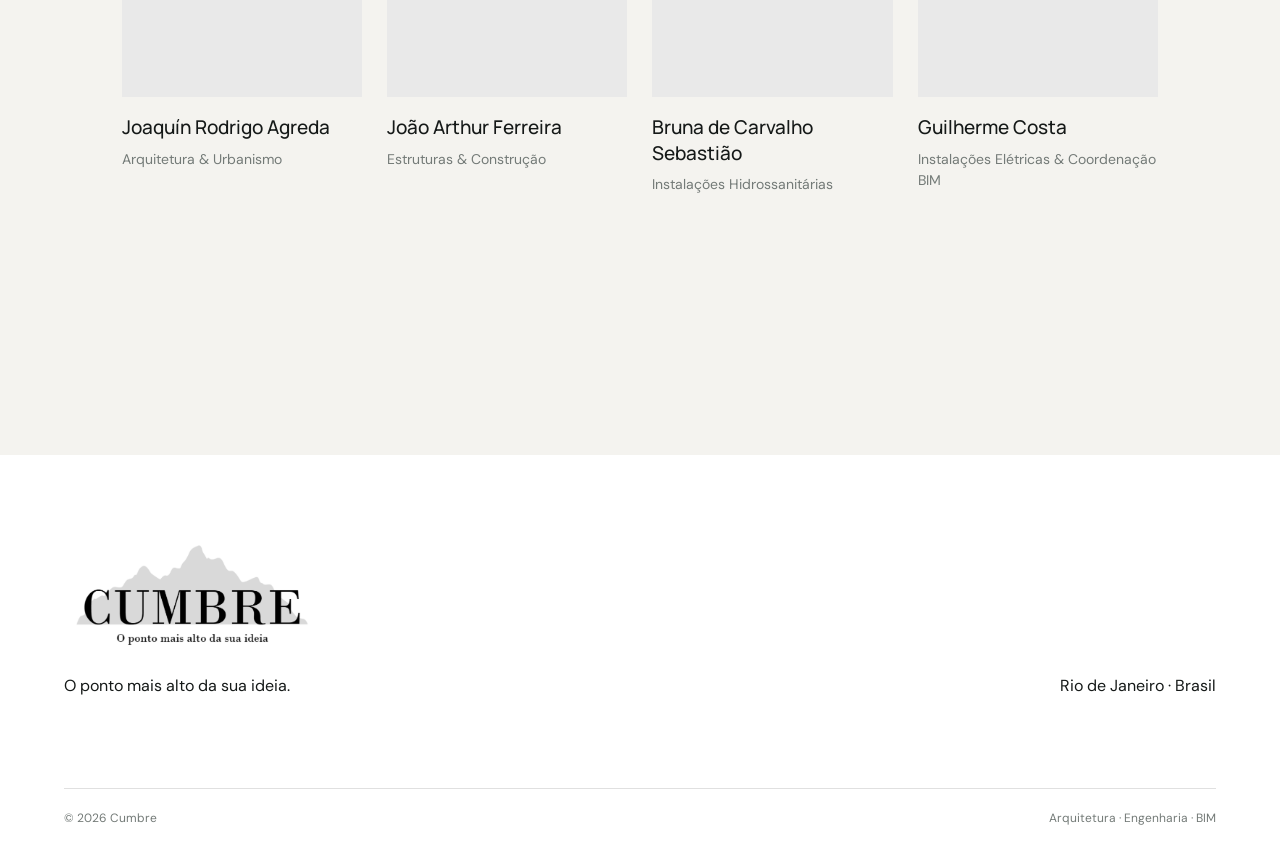
==== commit f19937c3: "Update index.html" ====
--- a/index.html
+++ b/index.html
@@ -1091,7 +1091,7 @@
         </p>
 
         <h2 class="section-title">
-            O que nos move.
+            O que nos move:
         </h2>
 
         <div class="principles-grid">
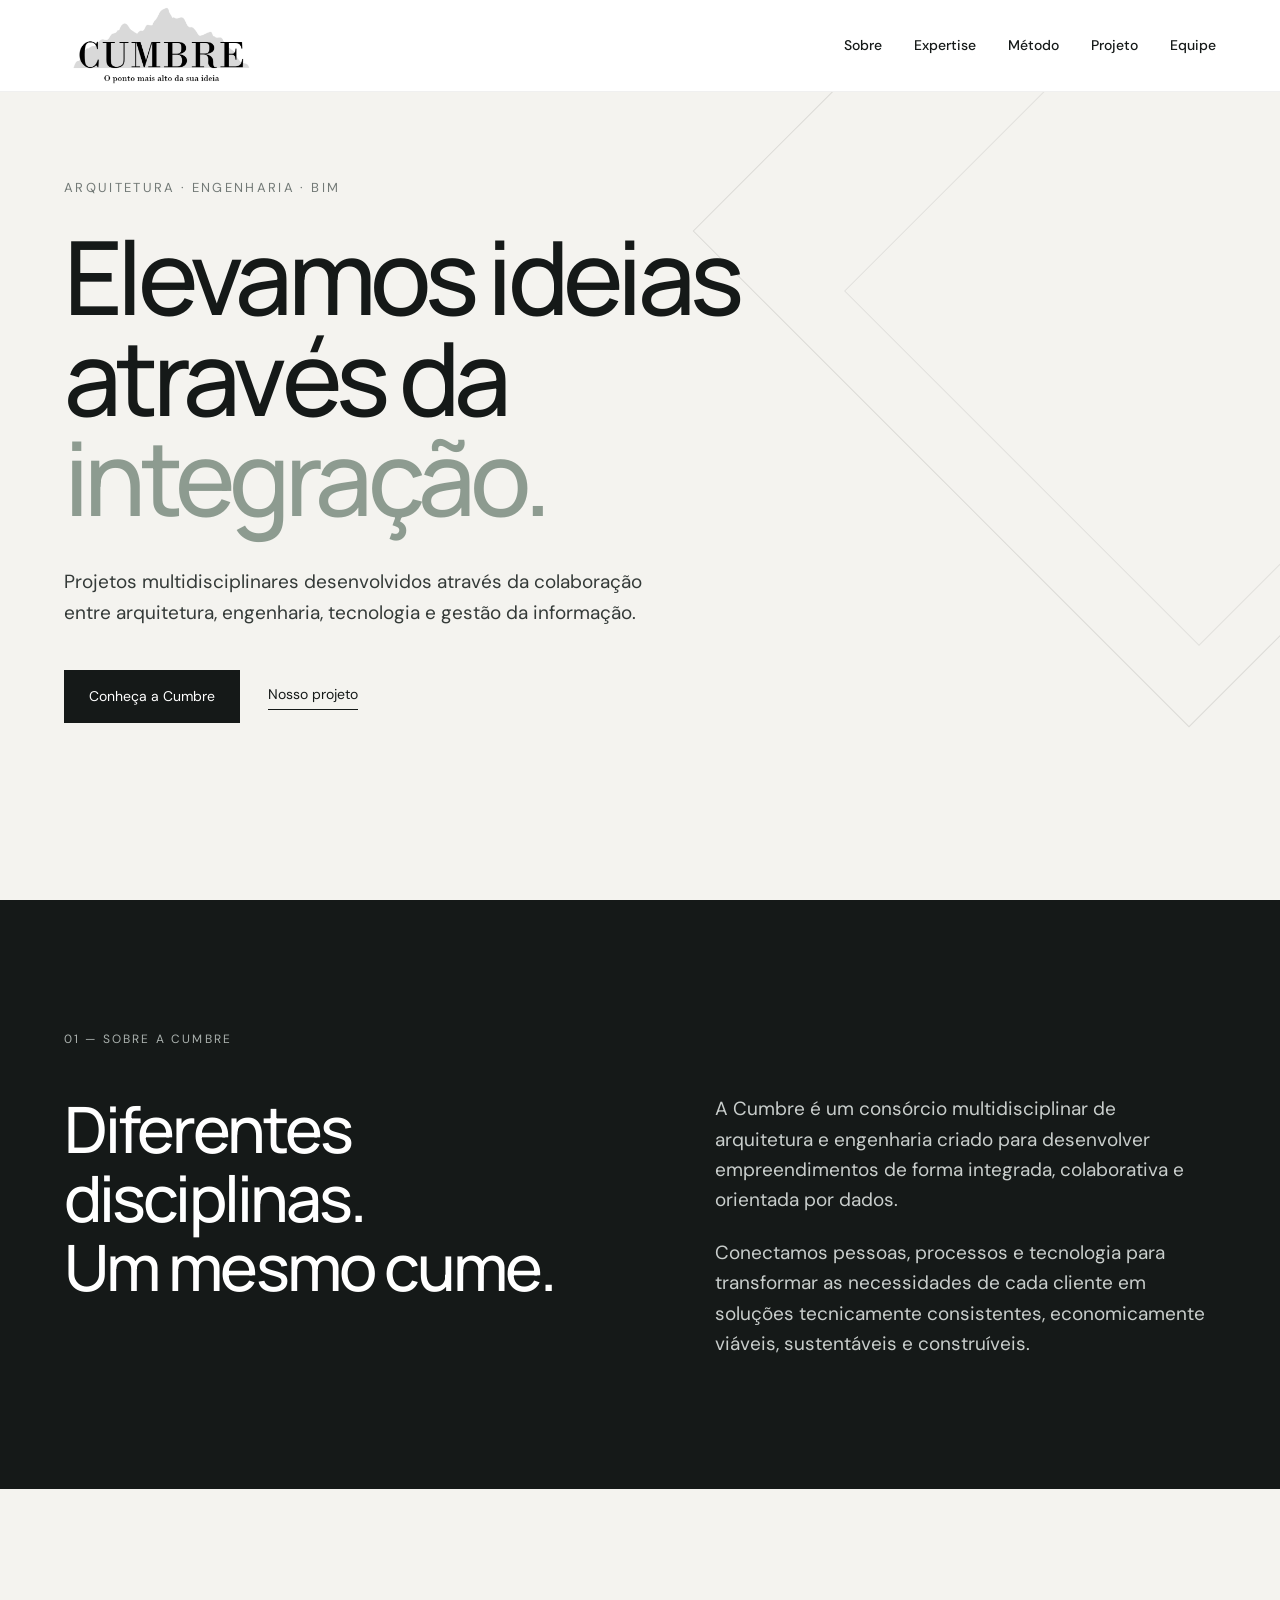
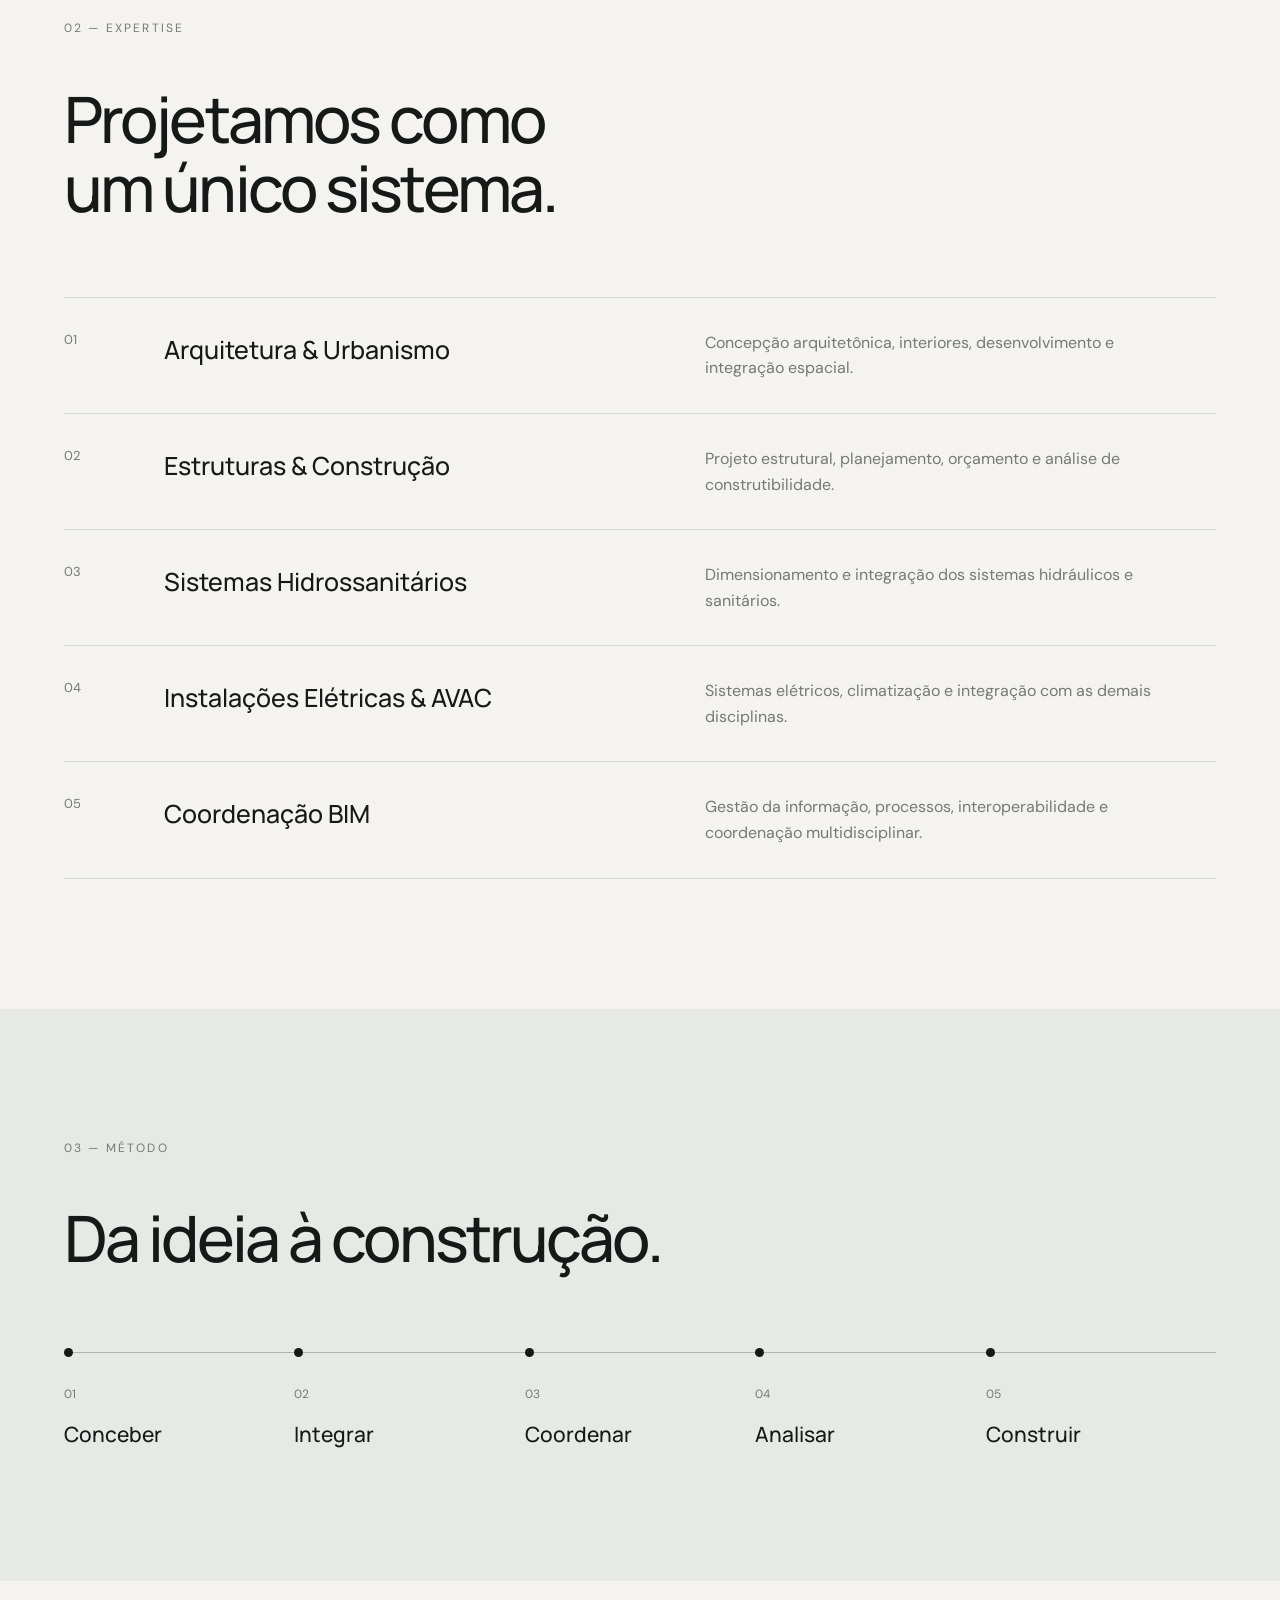
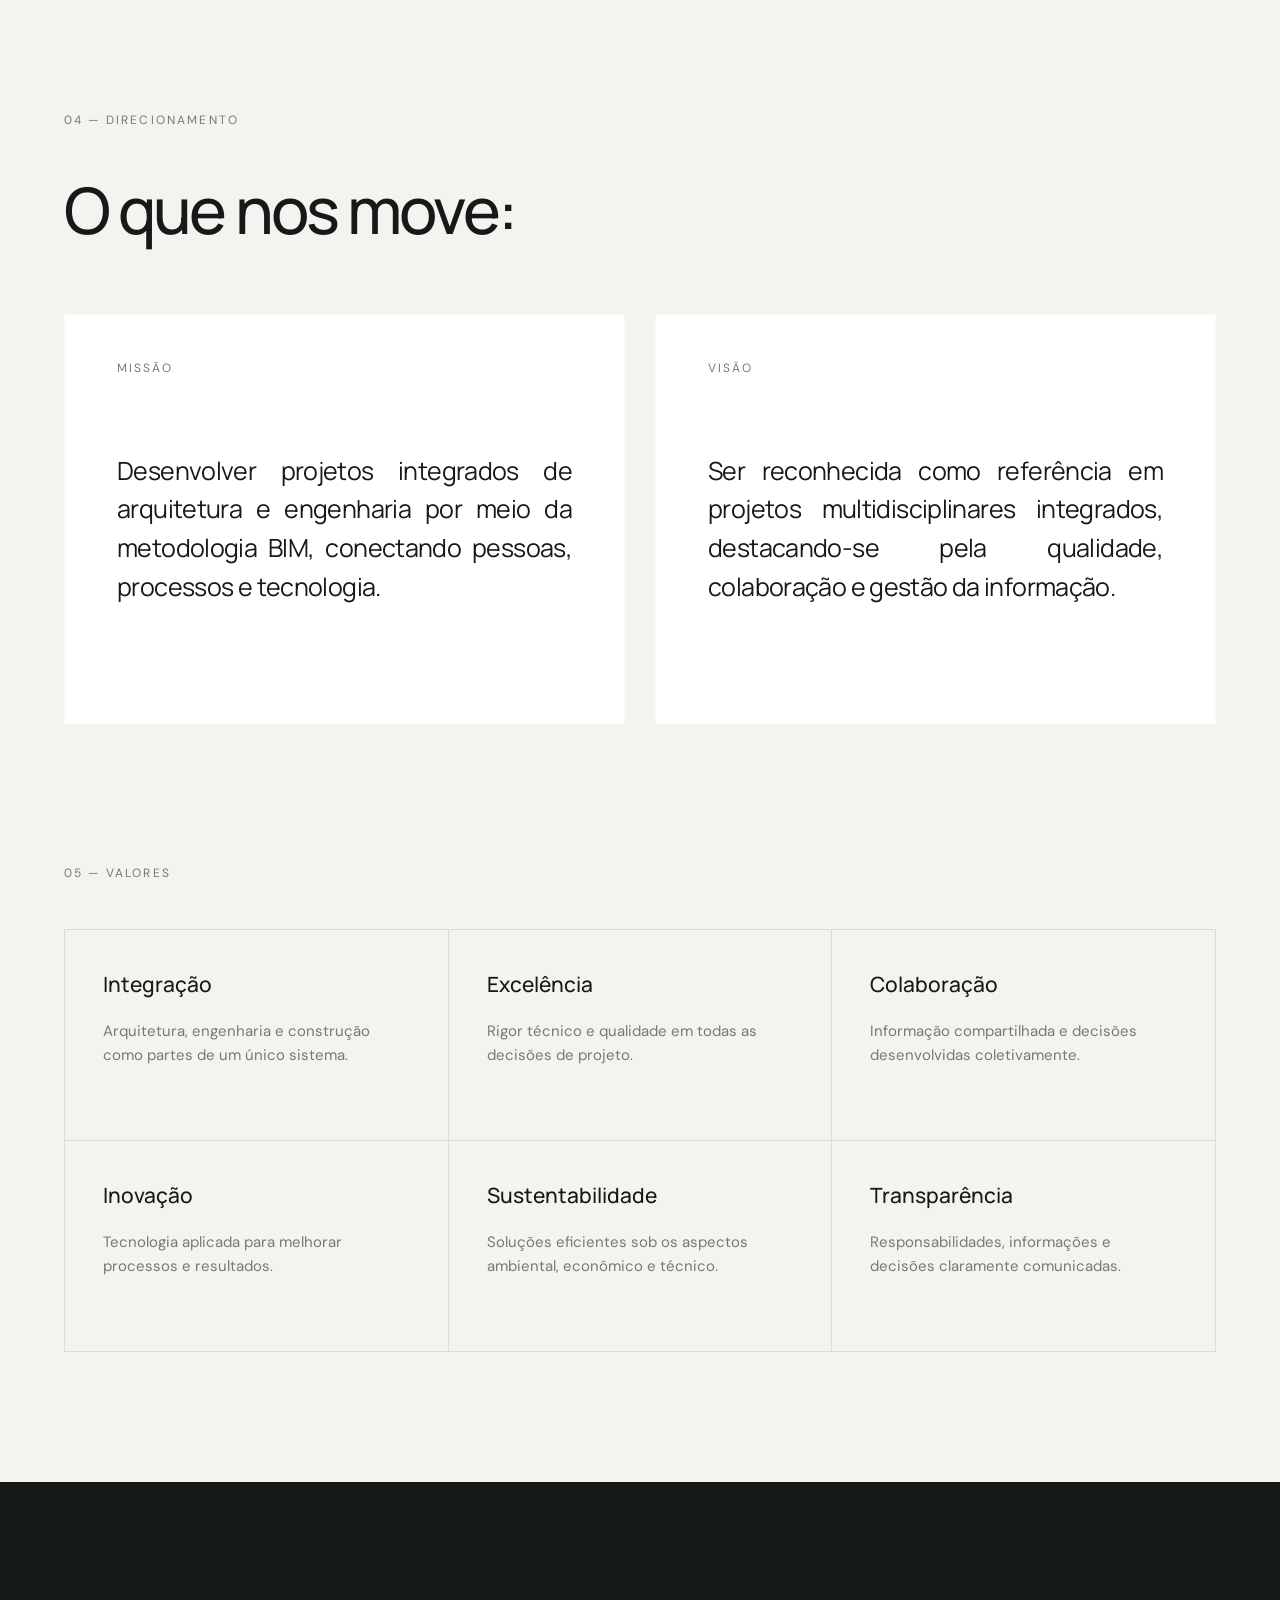
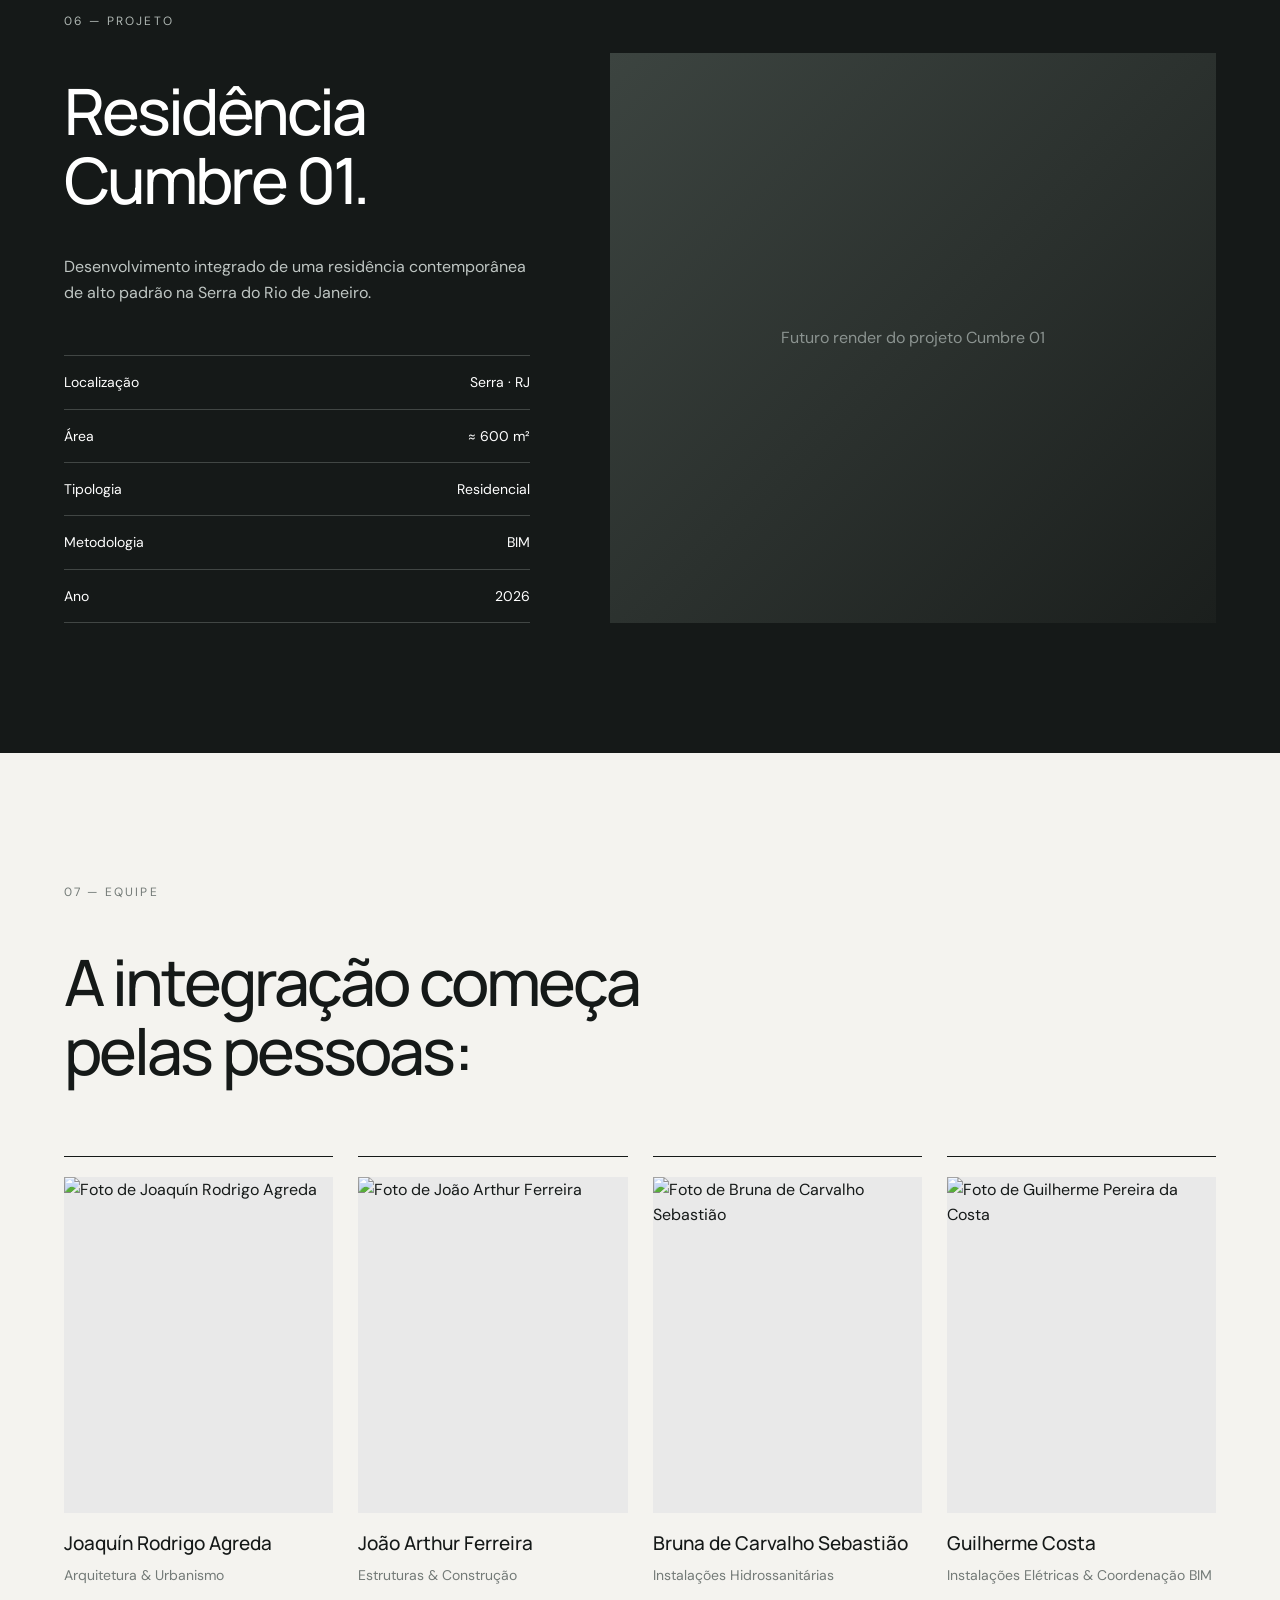
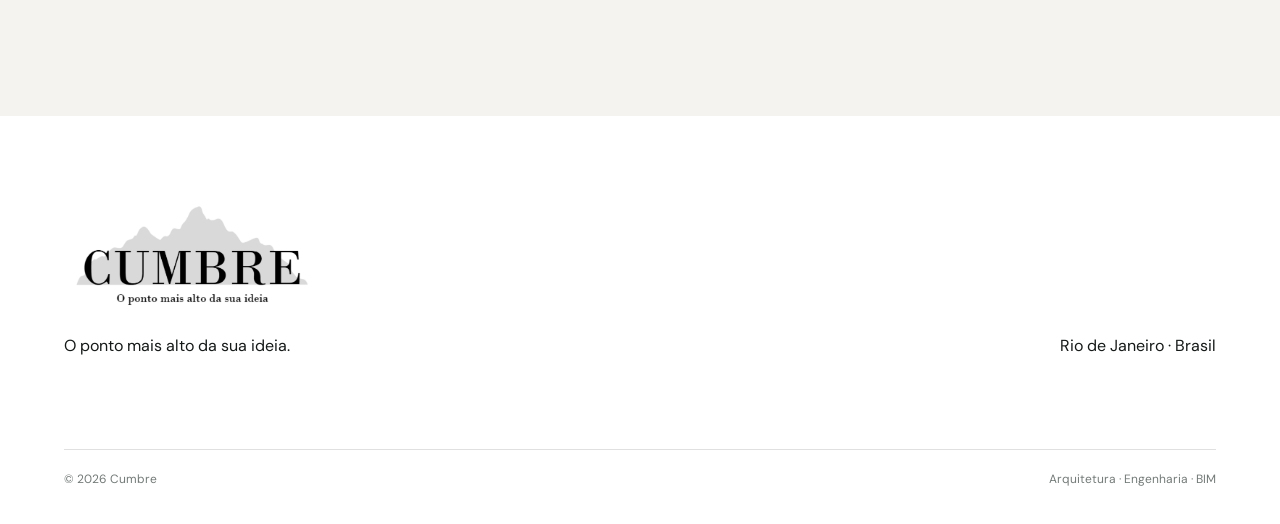
==== commit cb16feaf: "Update index.html" ====
--- a/index.html
+++ b/index.html
@@ -1076,15 +1076,7 @@
 
 <section>
 
-    <div class="container">
-
-        <p class="section-label">
-            04 — Direcionamento
-        </p>
-
-        <section class="direction">
-
-    <div class="container">
+      <div class="container">
 
         <p class="section-label">
             04 — Direcionamento
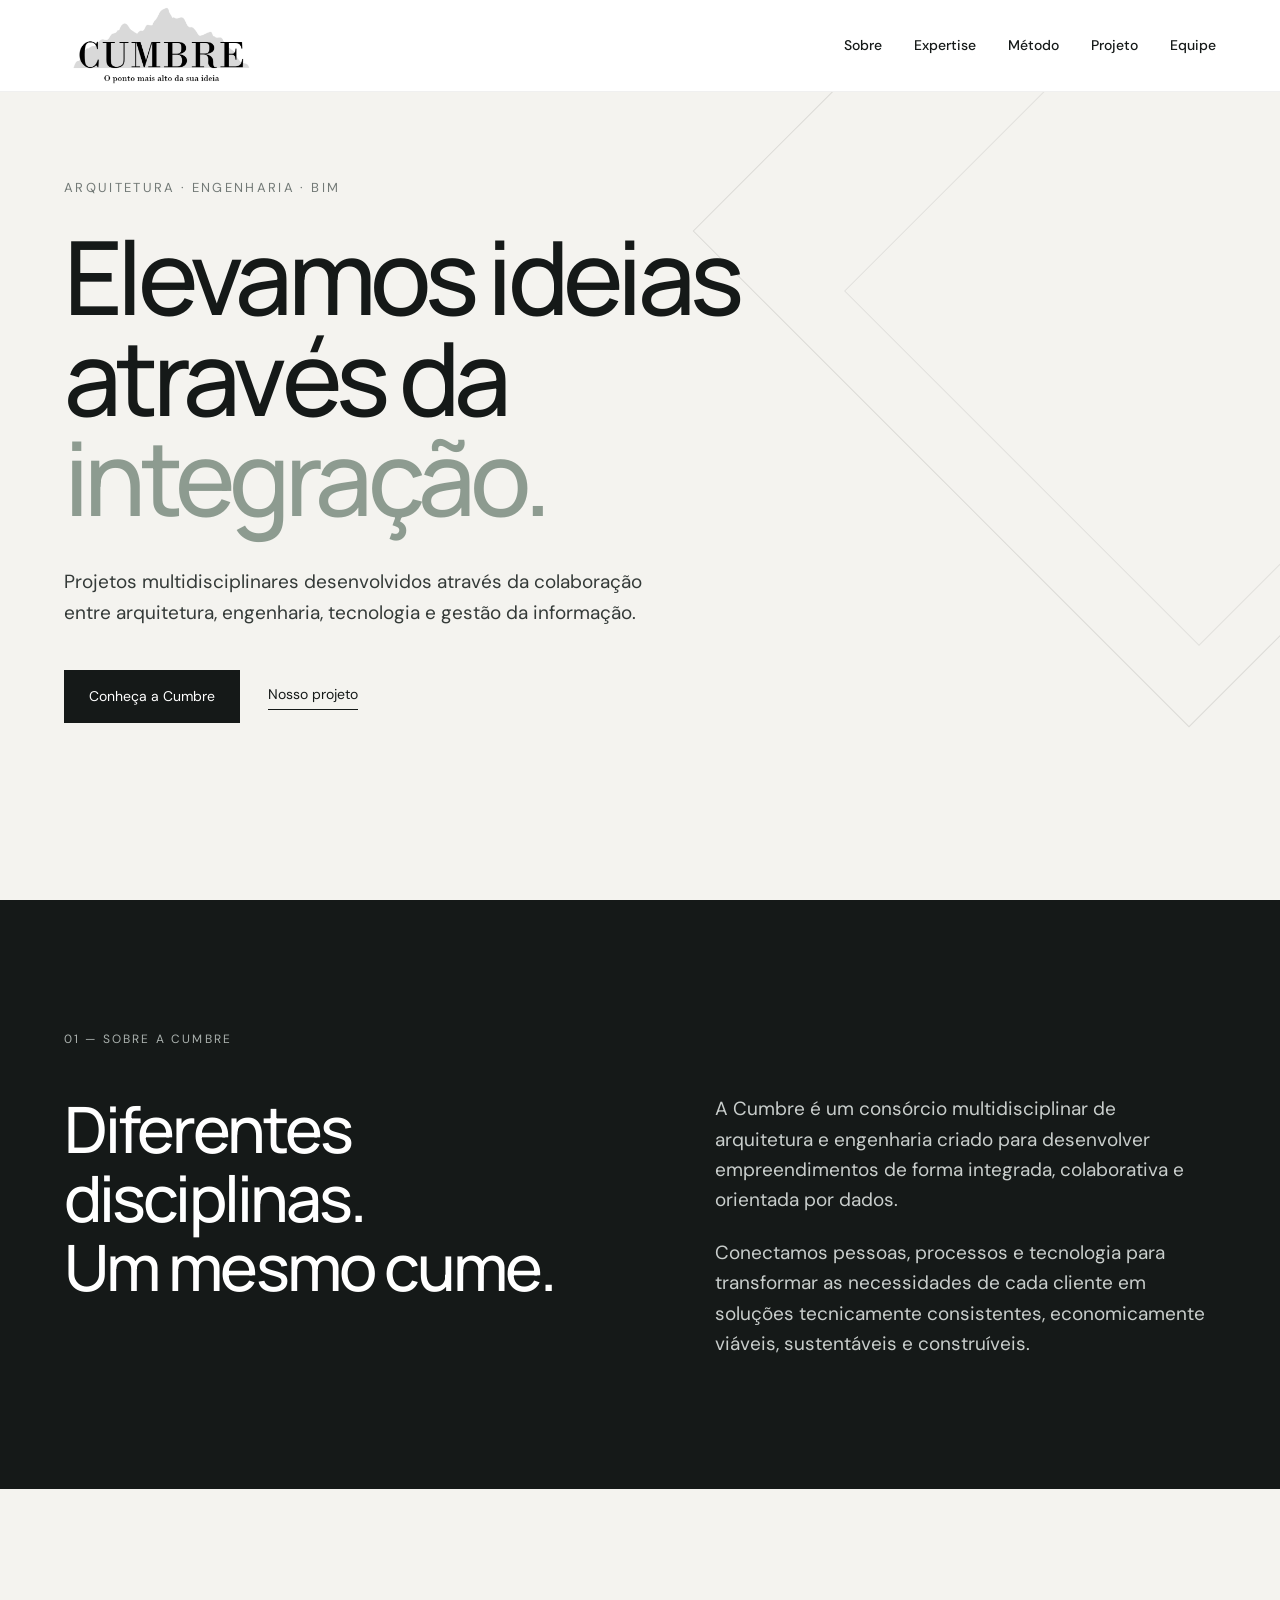
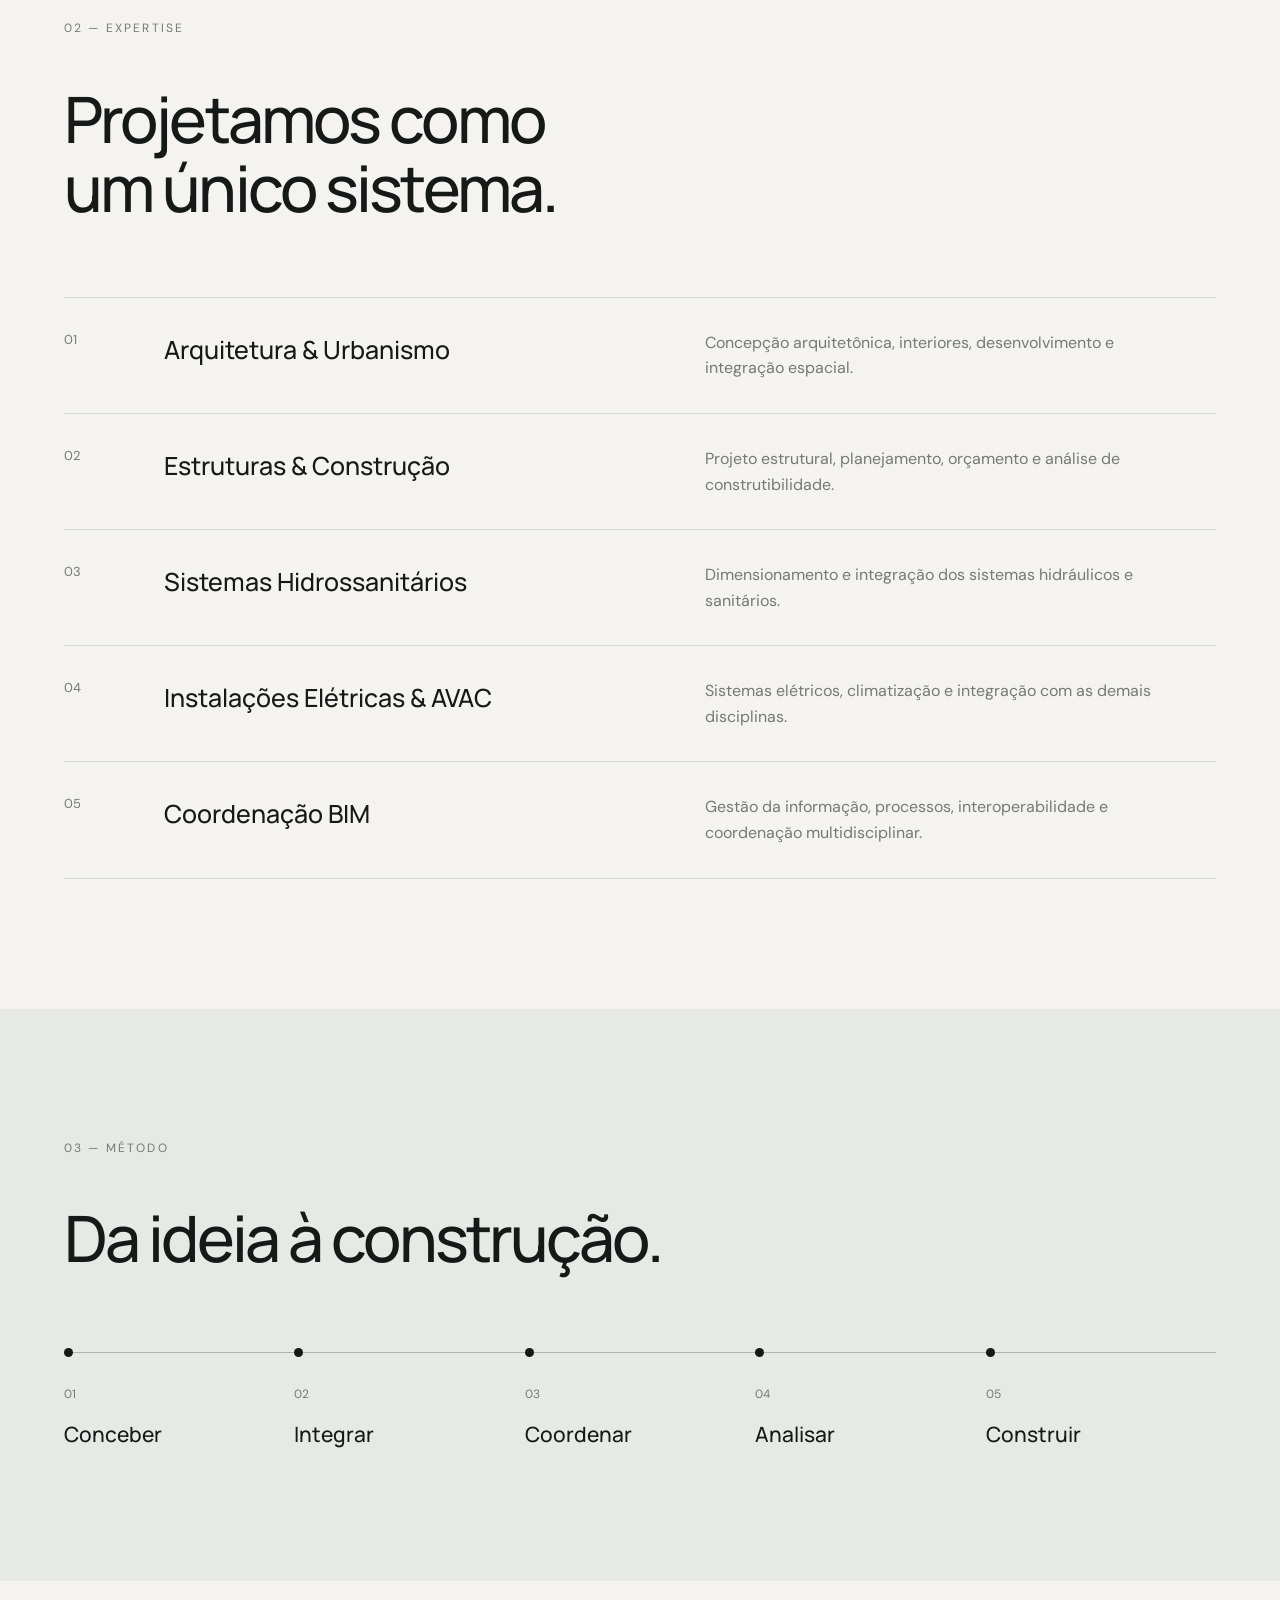
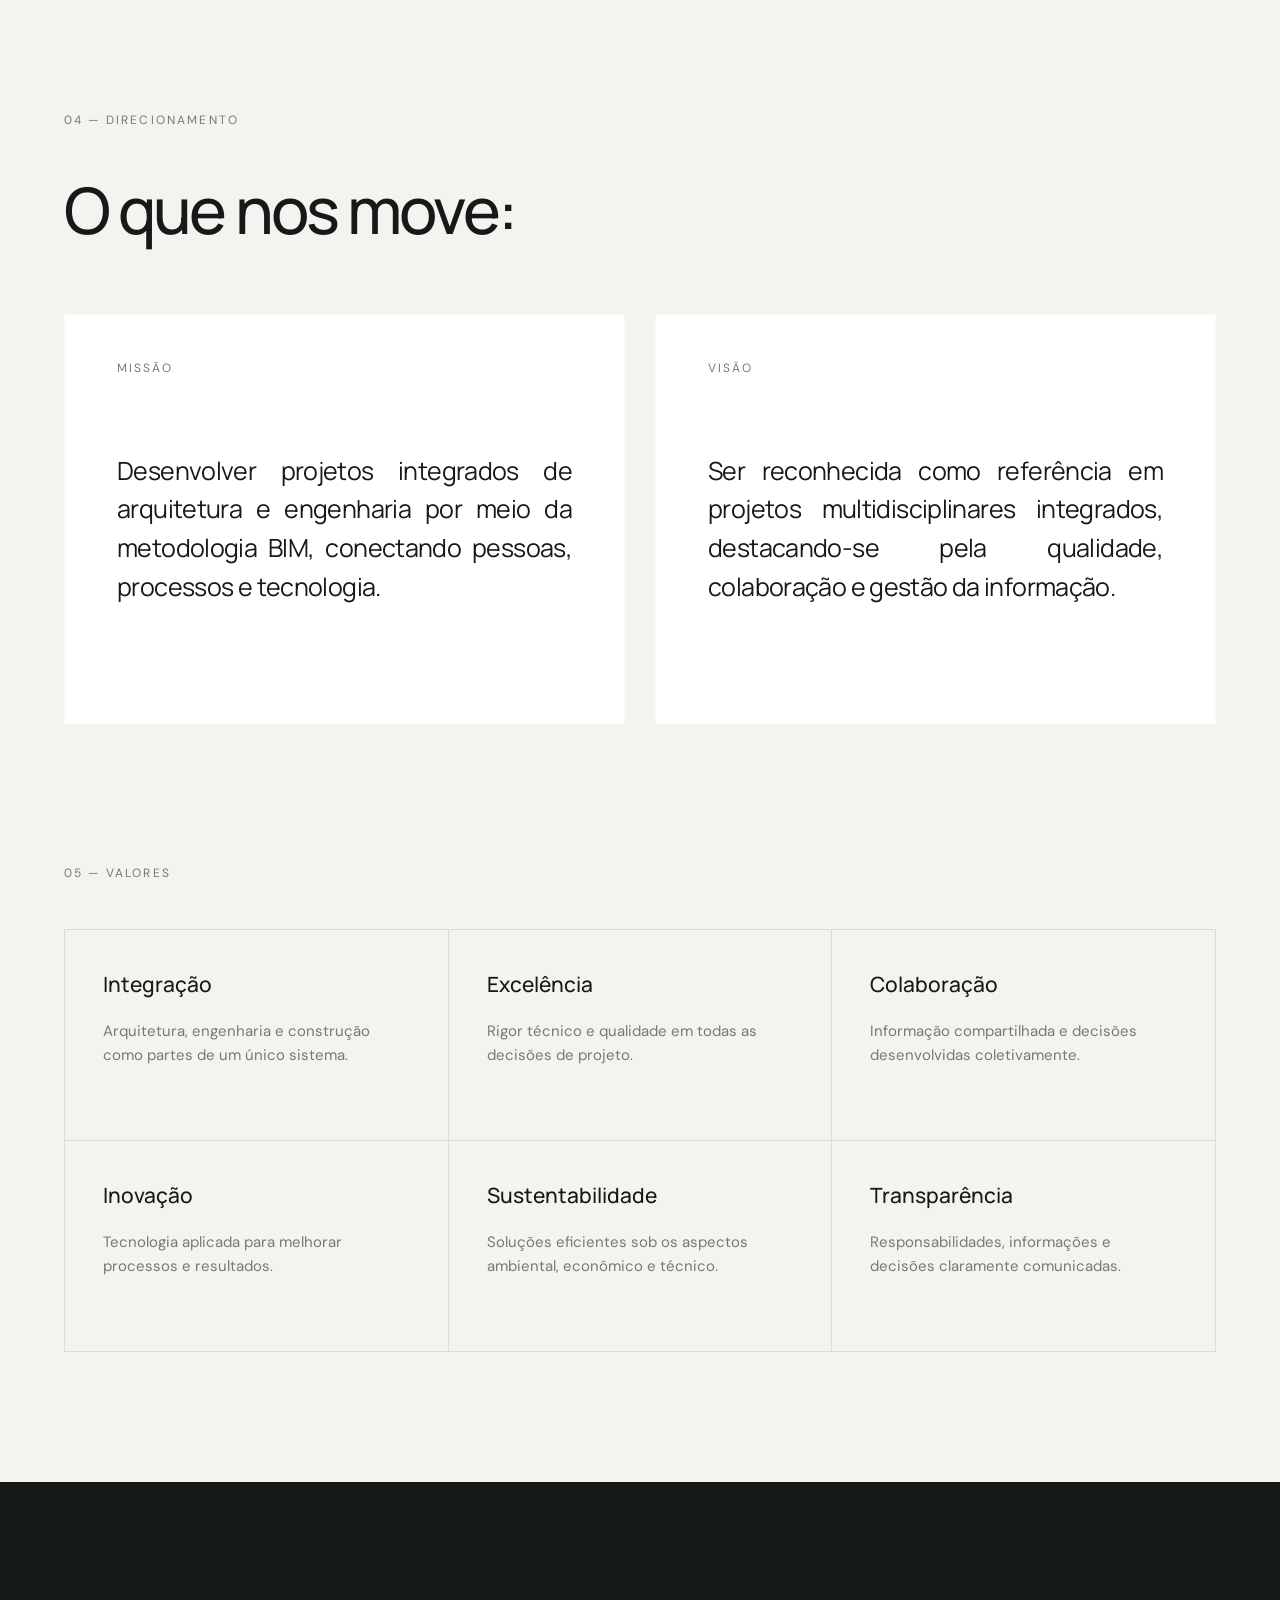
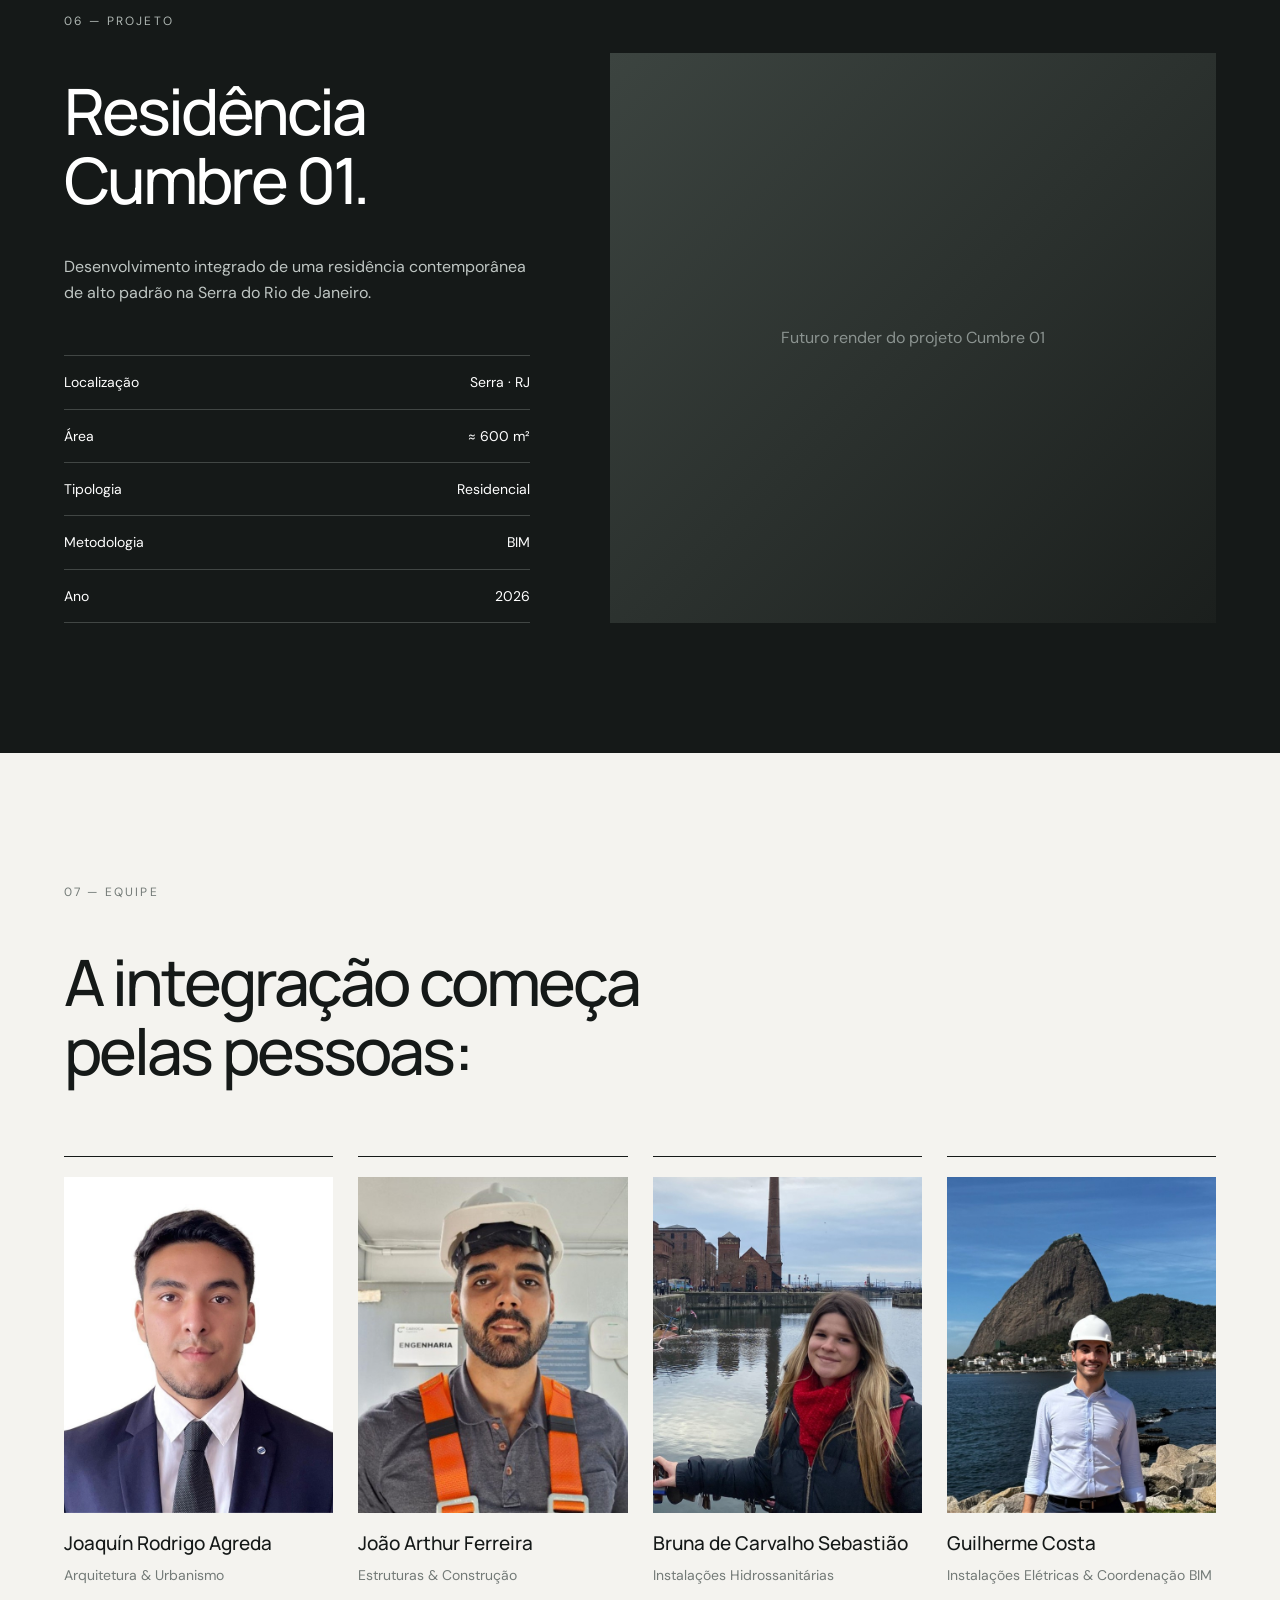
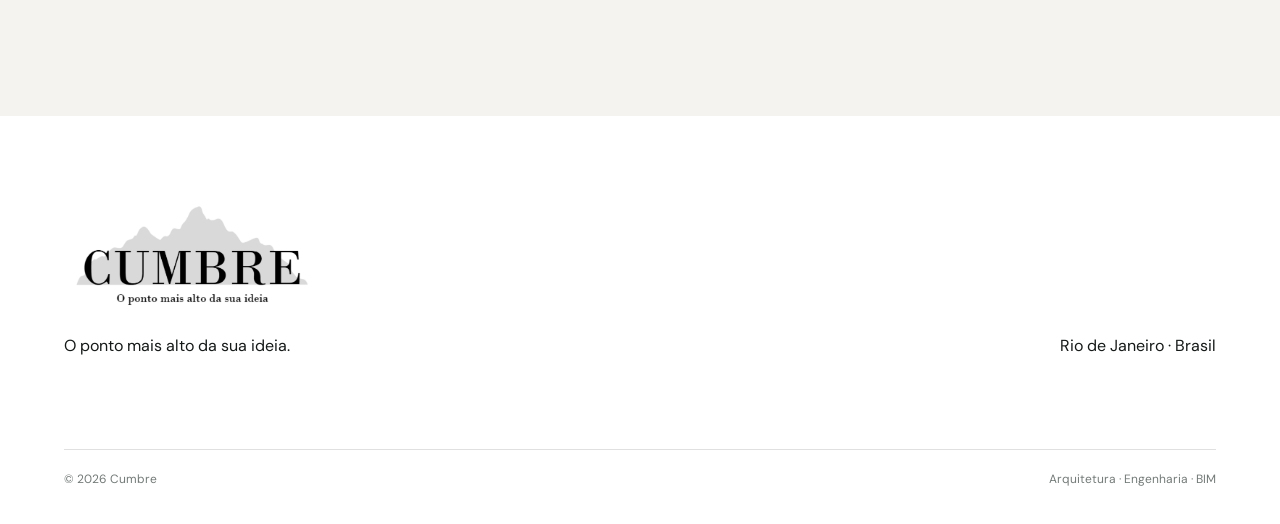
==== commit f49542cb: "Update index.html" ====
--- a/index.html
+++ b/index.html
@@ -1296,7 +1296,7 @@
 
         <img
             class="team-photo"
-            src="./assets/images/joaquin-agreda.jpg"
+            src="./assets/images/joaquin-agreda.jpeg"
             alt="Foto de Joaquín Rodrigo Agreda"
         >
 
@@ -1310,7 +1310,7 @@
 
         <img
             class="team-photo"
-            src="./assets/images/joao-arthur.jpg"
+            src="./assets/images/joao-arthur.jpeg"
             alt="Foto de João Arthur Ferreira"
         >
 
@@ -1324,7 +1324,7 @@
 
         <img
             class="team-photo"
-            src="./assets/images/bruna-sebastiao.jpg"
+            src="./assets/images/bruna-sebastiao.jpeg"
             alt="Foto de Bruna de Carvalho Sebastião"
         >
 
@@ -1338,7 +1338,7 @@
 
         <img
             class="team-photo"
-            src="./assets/images/guilherme-costa.jpg"
+            src="./assets/images/guilherme-costa.jpeg"
             alt="Foto de Guilherme Pereira da Costa"
         >
 
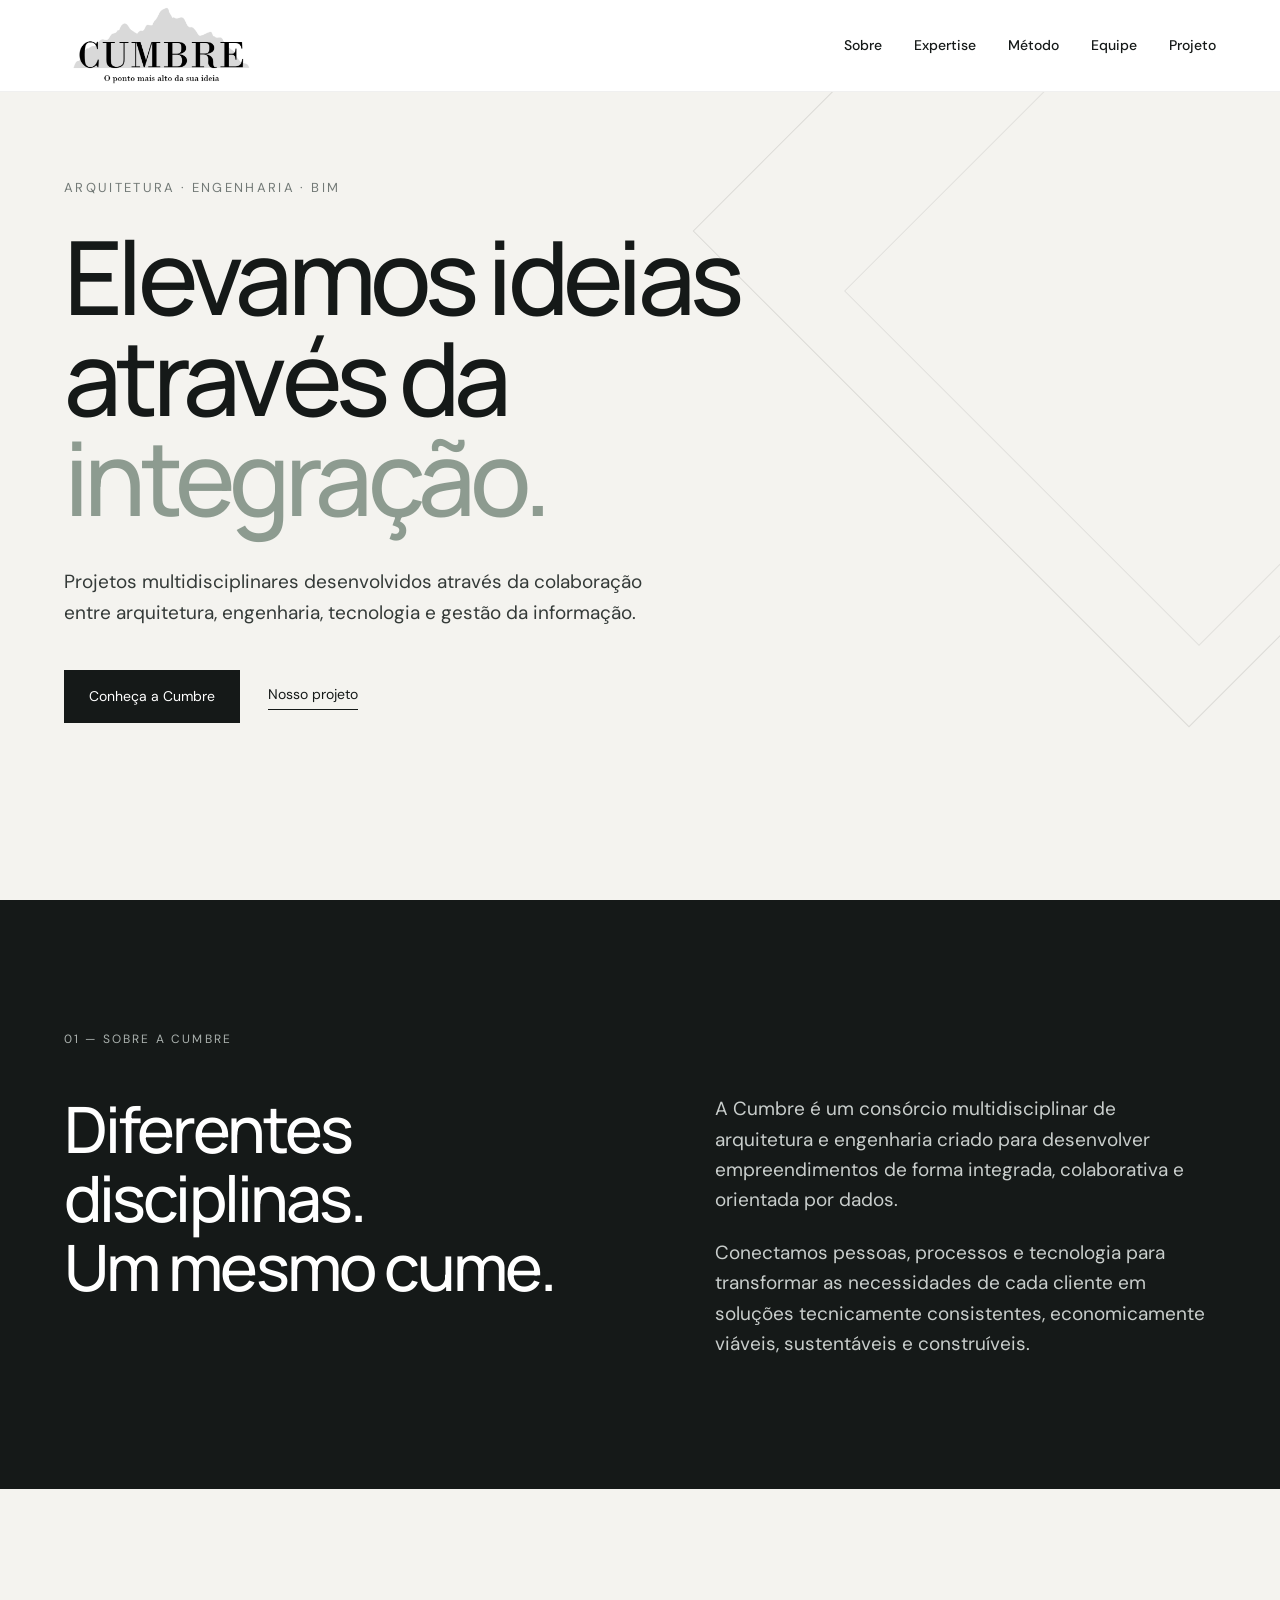
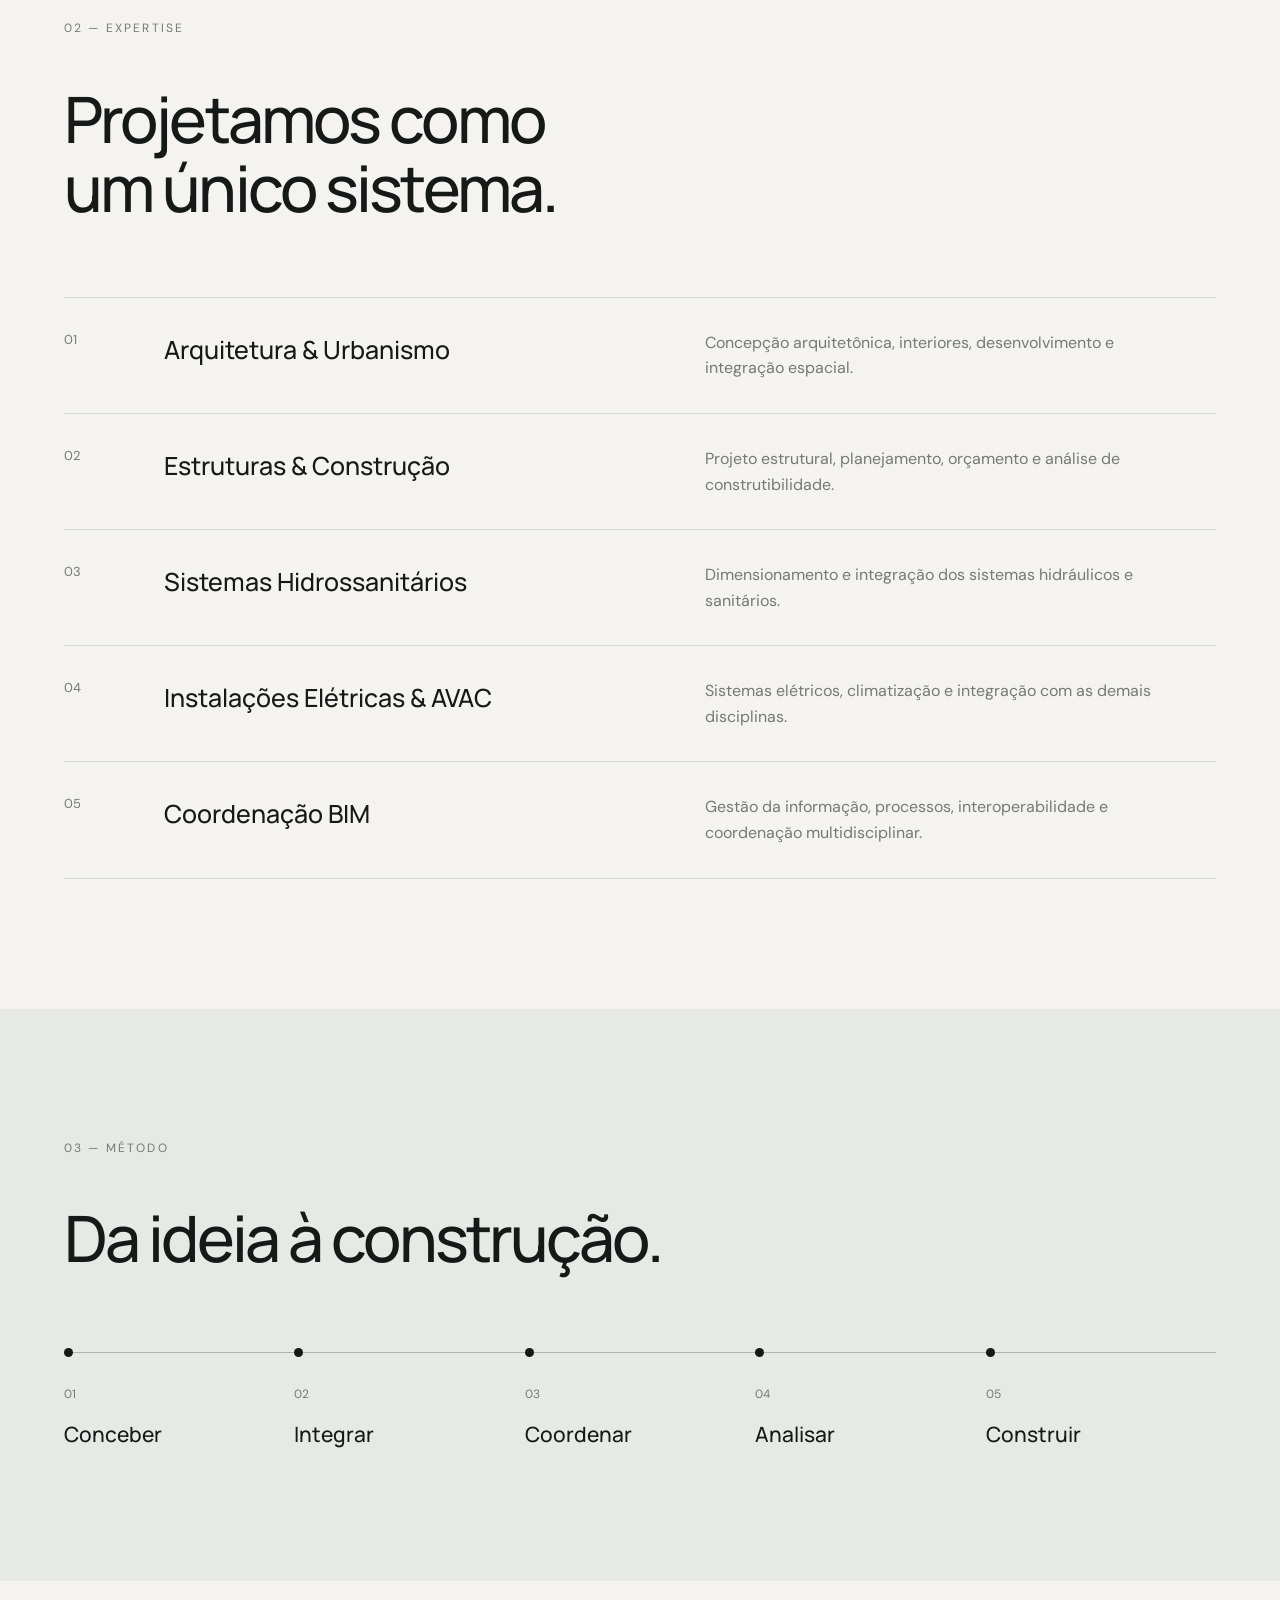
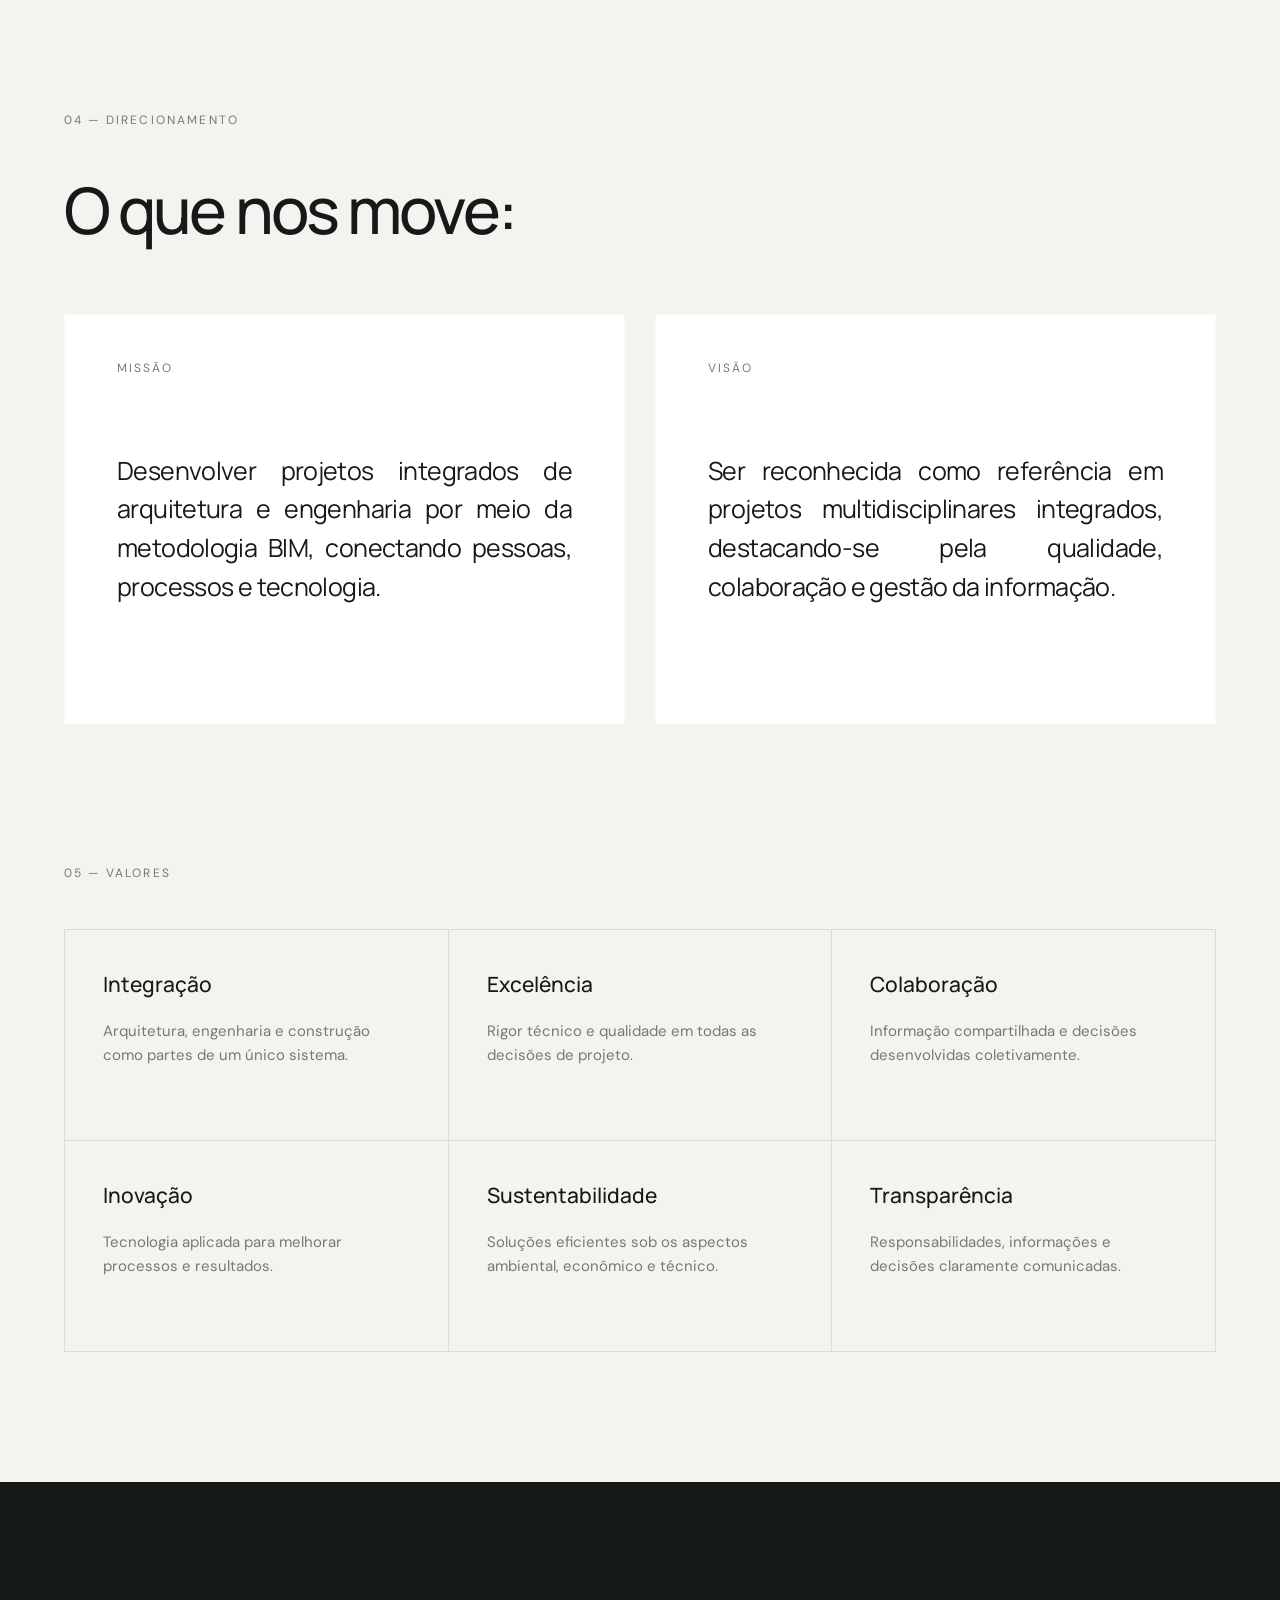
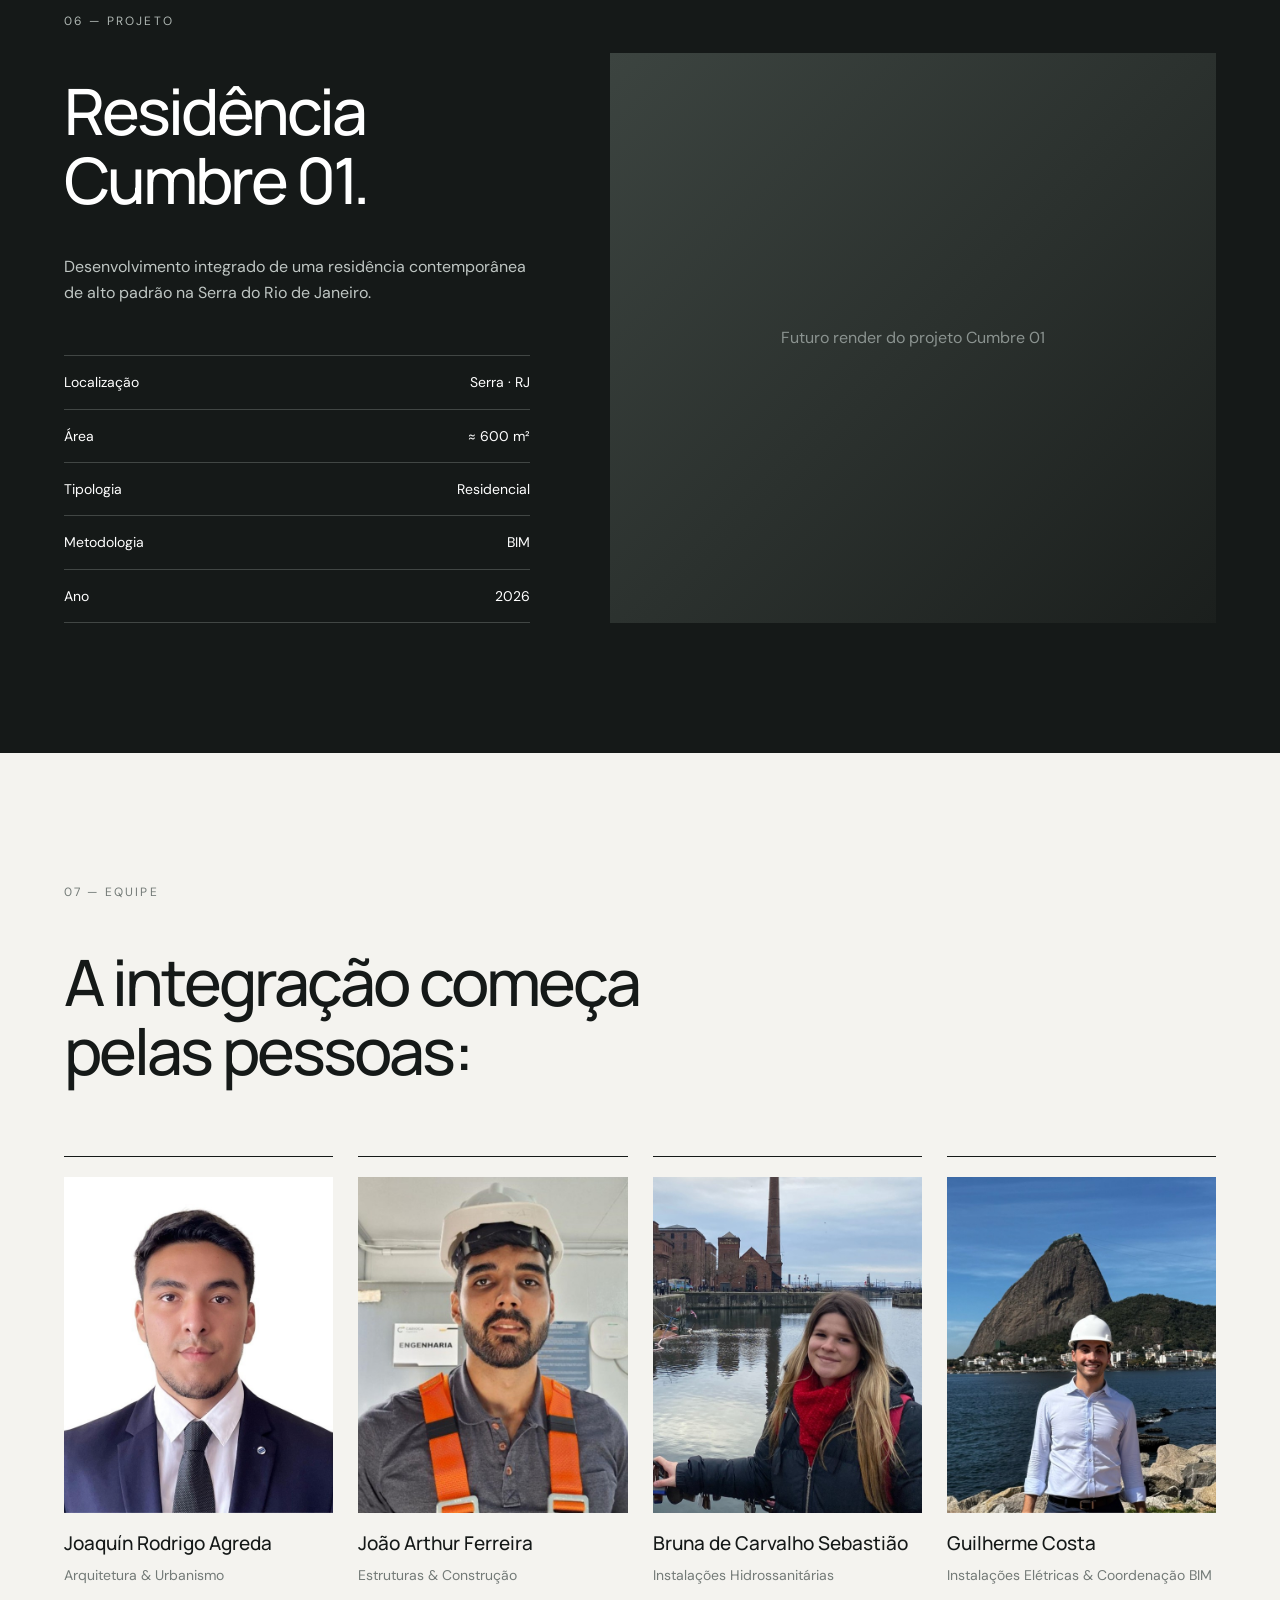
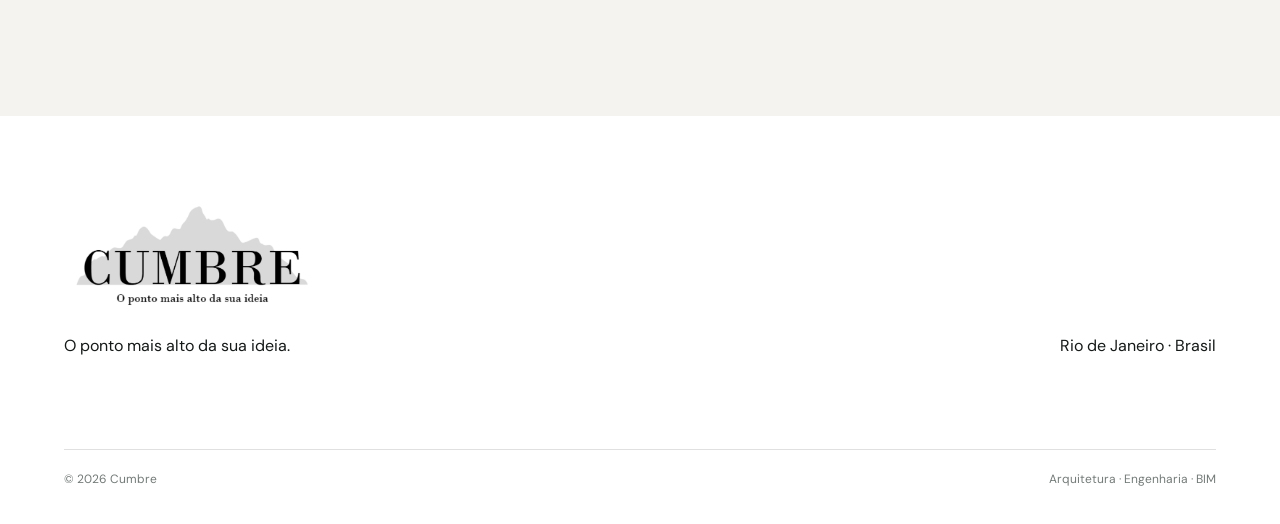
==== commit 48b503b0: "Update index.html" ====
--- a/index.html
+++ b/index.html
@@ -137,7 +137,80 @@
         .nav-links a:hover::after {
             width: 100%;
         }
-
+/* =========================
+   DROPDOWN PROJETO
+========================== */
+
+.nav-dropdown {
+    position: relative;
+}
+
+.nav-project {
+    display: block;
+}
+
+.dropdown-menu {
+    position: absolute;
+
+    top: calc(100% + 7px);
+    left: 50%;
+
+    transform: translate(-50%, 8px);
+
+    min-width: 190px;
+
+    padding: 10px 0;
+
+    background: #ffffff;
+
+    border: 1px solid rgba(0,0,0,0.08);
+
+    box-shadow: 0 12px 35px rgba(0,0,0,0.08);
+
+    opacity: 0;
+    visibility: hidden;
+
+    transition:
+        opacity 0.2s ease,
+        transform 0.2s ease,
+        visibility 0.2s ease;
+
+    z-index: 2000;
+}
+
+.dropdown-menu a {
+    display: block;
+
+    padding: 11px 20px;
+
+    color: var(--dark);
+
+    font-size: 13px;
+
+    white-space: nowrap;
+
+    transition:
+        background 0.2s ease,
+        padding-left 0.2s ease;
+}
+
+.dropdown-menu a::after {
+    display: none;
+}
+
+.dropdown-menu a:hover {
+    background: #f4f3ef;
+
+    padding-left: 24px;
+}
+
+.nav-dropdown:hover .dropdown-menu,
+.nav-dropdown:focus-within .dropdown-menu {
+    opacity: 1;
+    visibility: visible;
+
+    transform: translate(-50%, 0);
+}
 
         /* =========================
            HERO
@@ -635,7 +708,51 @@
 
             text-align: center;
         }
-
+.project-link {
+    position: relative;
+    overflow: hidden;
+
+    cursor: pointer;
+
+    text-decoration: none;
+}
+
+
+.project-link span {
+    position: relative;
+    z-index: 1;
+}
+
+
+.project-overlay {
+    position: absolute;
+
+    inset: 0;
+
+    display: flex;
+
+    align-items: center;
+    justify-content: center;
+
+    background: rgba(15, 18, 16, 0.72);
+
+    color: #ffffff;
+
+    font-size: 14px;
+
+    letter-spacing: 0.08em;
+
+    text-transform: uppercase;
+
+    opacity: 0;
+
+    transition: opacity 0.3s ease;
+}
+
+
+.project-link:hover .project-overlay {
+    opacity: 1;
+}
 
         /* =========================
            EQUIPE
@@ -824,8 +941,27 @@
                 <a href="#sobre">Sobre</a>
                 <a href="#expertise">Expertise</a>
                 <a href="#metodo">Método</a>
-                <a href="#projeto">Projeto</a>
                 <a href="#equipe">Equipe</a>
+            <div class="nav-dropdown">
+                 <a href="./projeto.html" class="nav-project">
+        Projeto
+    </a>
+
+                <div class="dropdown-menu">
+
+        <a href="./implantacao.html">
+            Implantação
+        </a>
+
+        <a href="./referencias.html">
+            Referências
+        </a>
+
+    </div>
+
+</div>
+                
+               
             </div>
 
         </nav>
@@ -1259,11 +1395,17 @@
             </div>
 
 
-            <div class="project-image">
-
-                Futuro render do projeto Cumbre 01
-
-            </div>
+           <a href="./projeto.html" class="project-image project-link">
+
+                <span>
+                    Futuro render do projeto Cumbre 01
+                </span>
+
+            <div class="project-overlay">
+                    Ver projeto →
+            </div>
+
+           </a>
 
 
         </div>
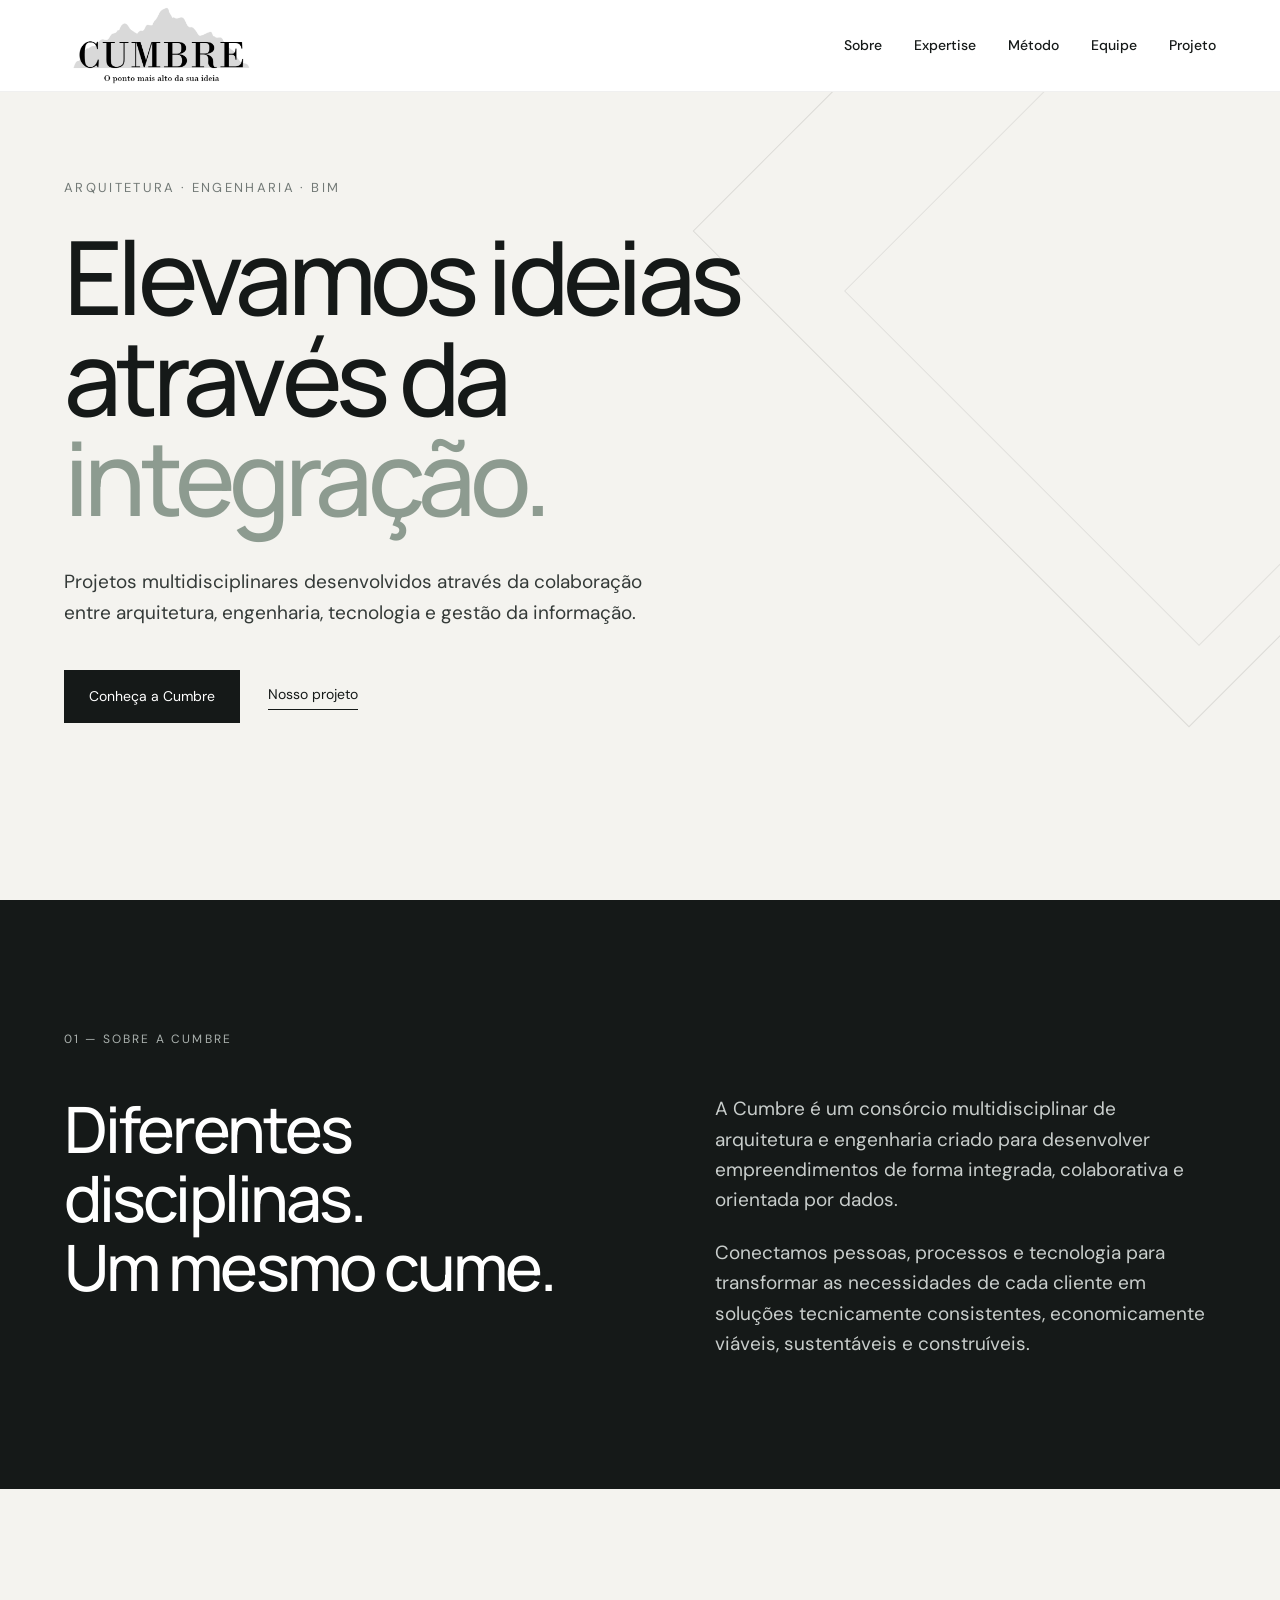
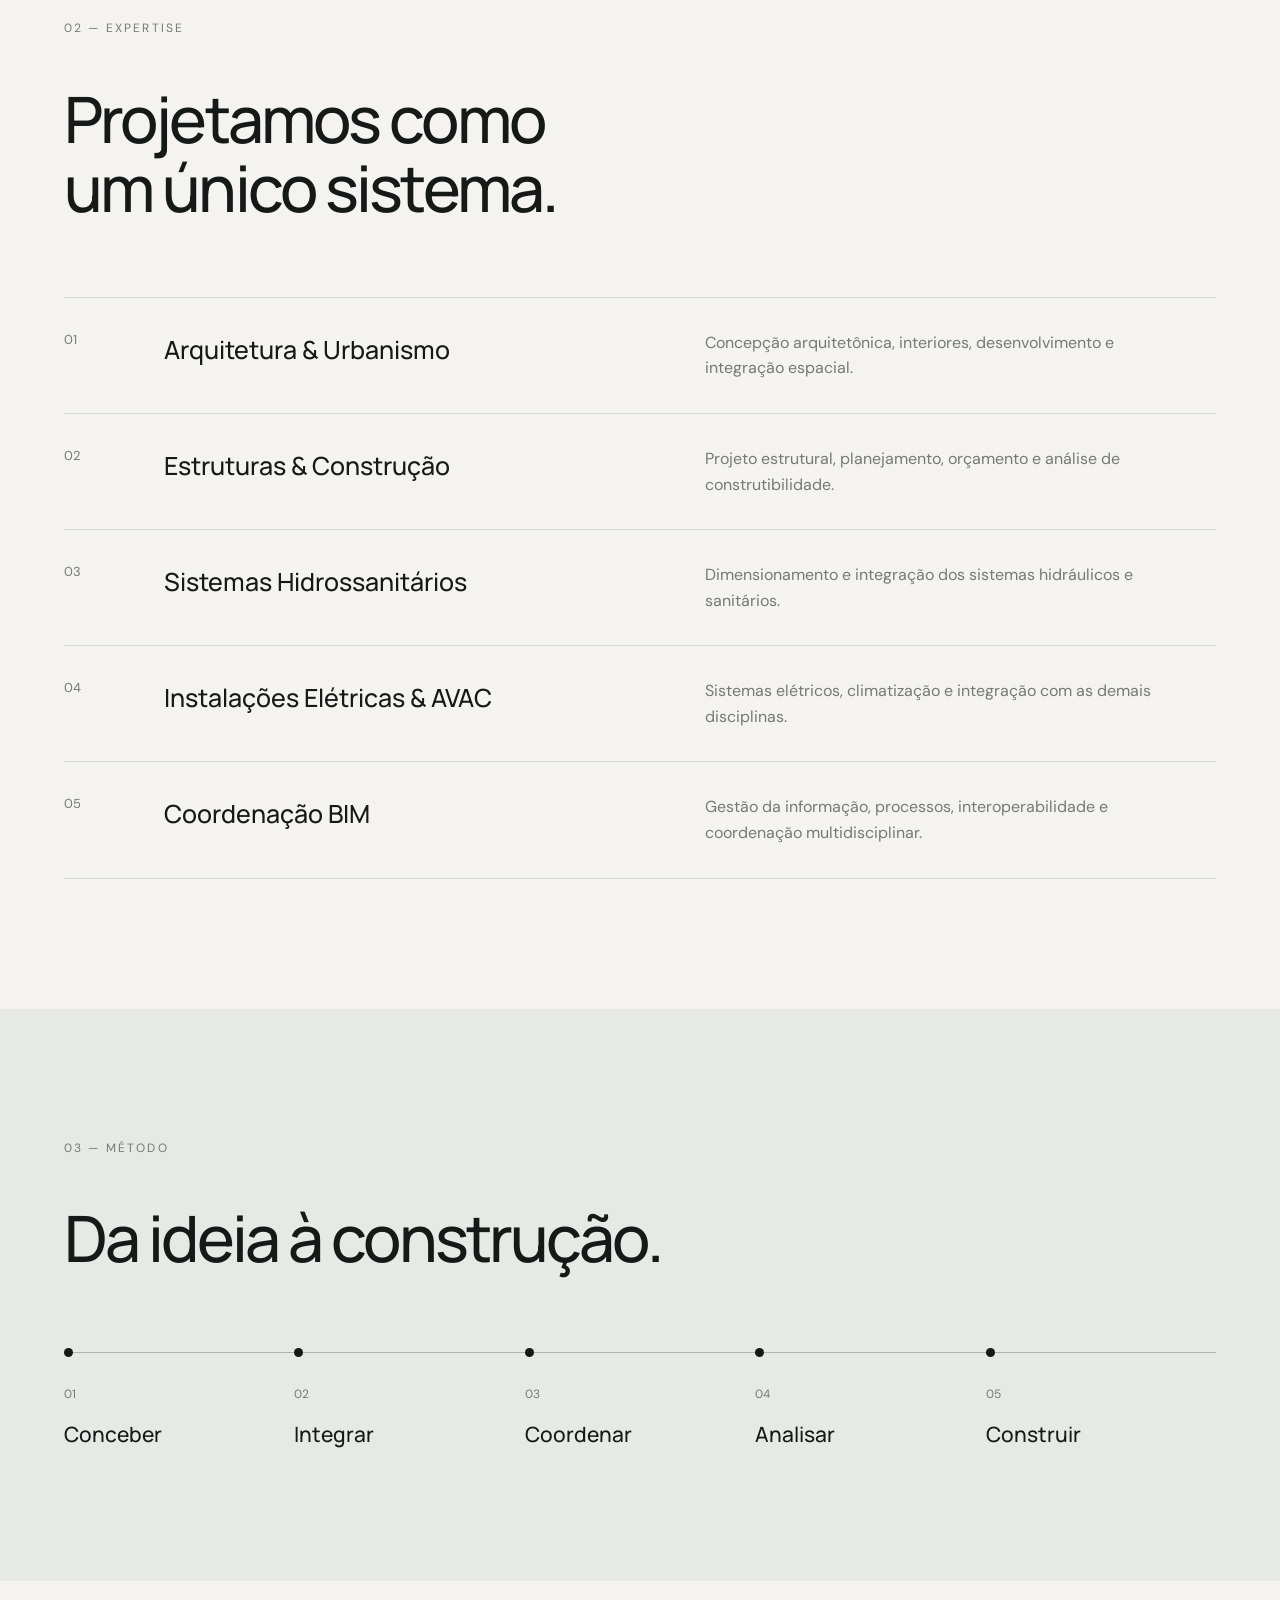
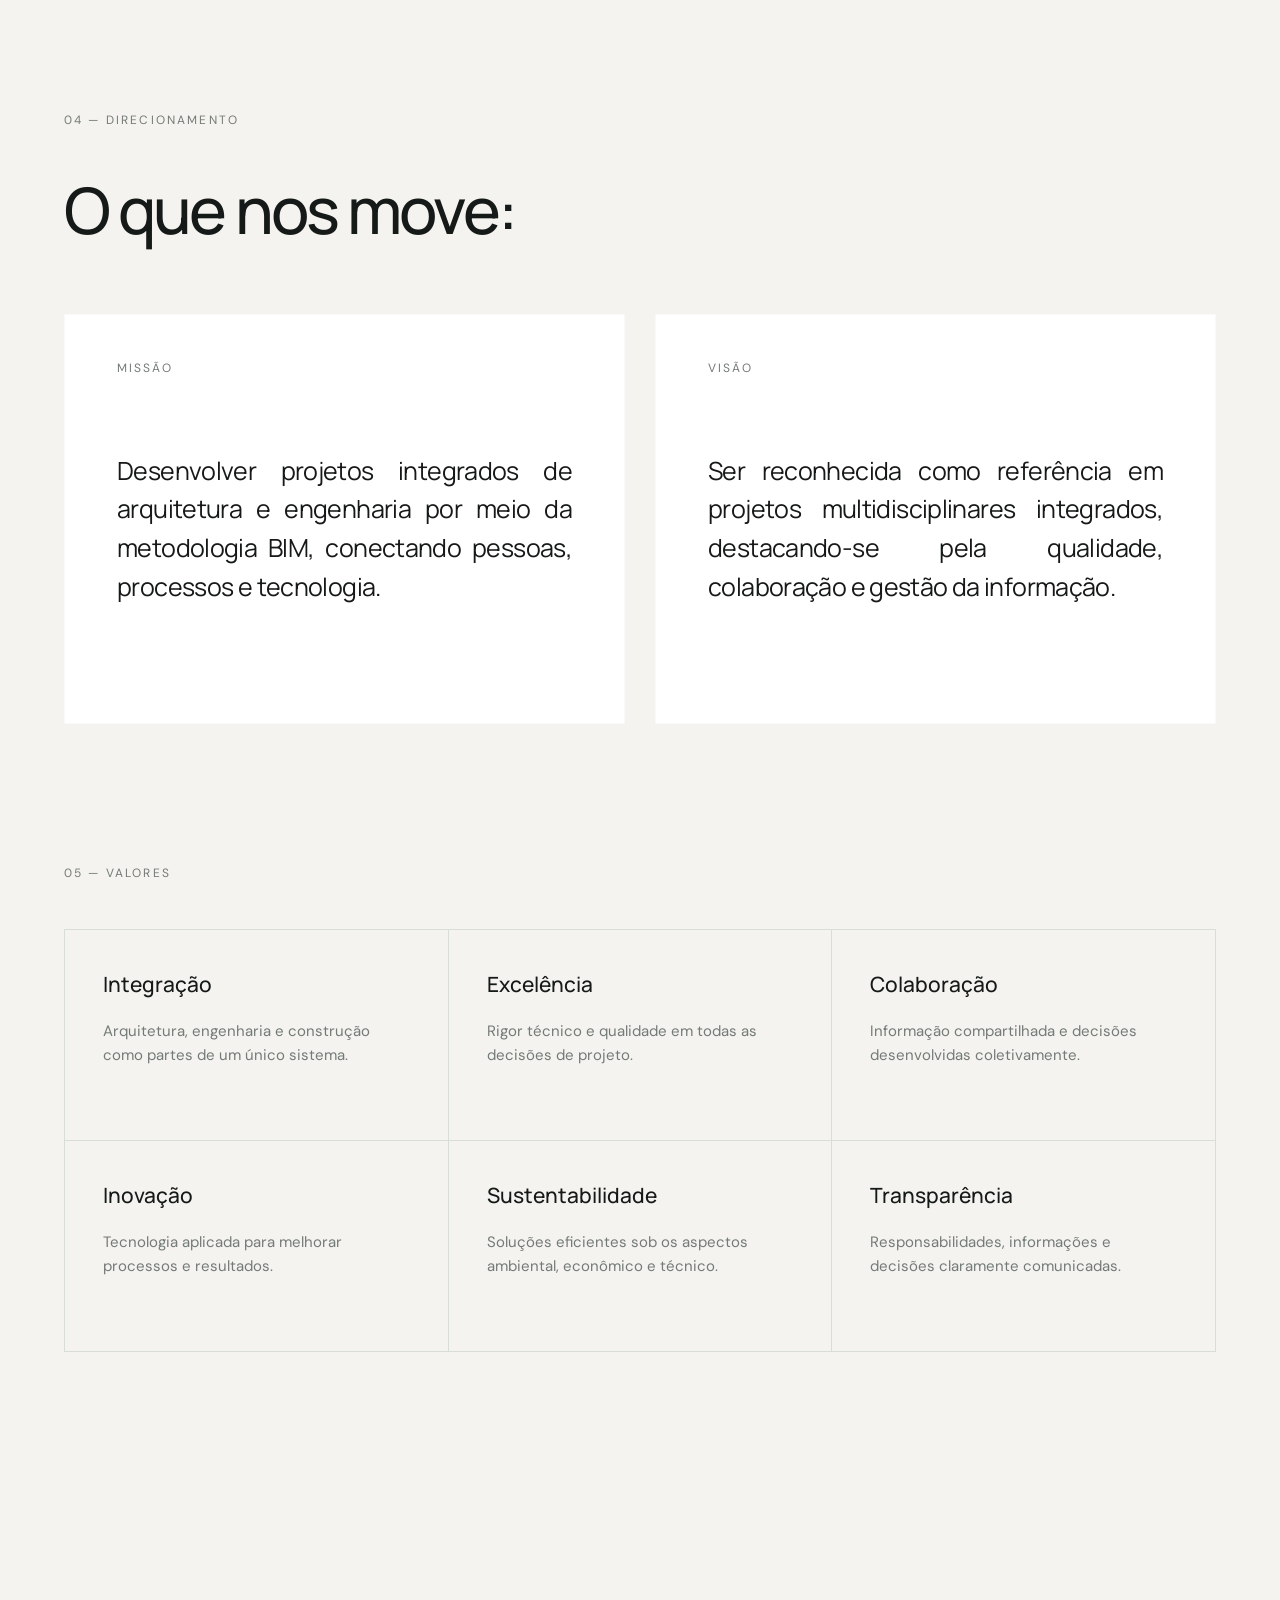
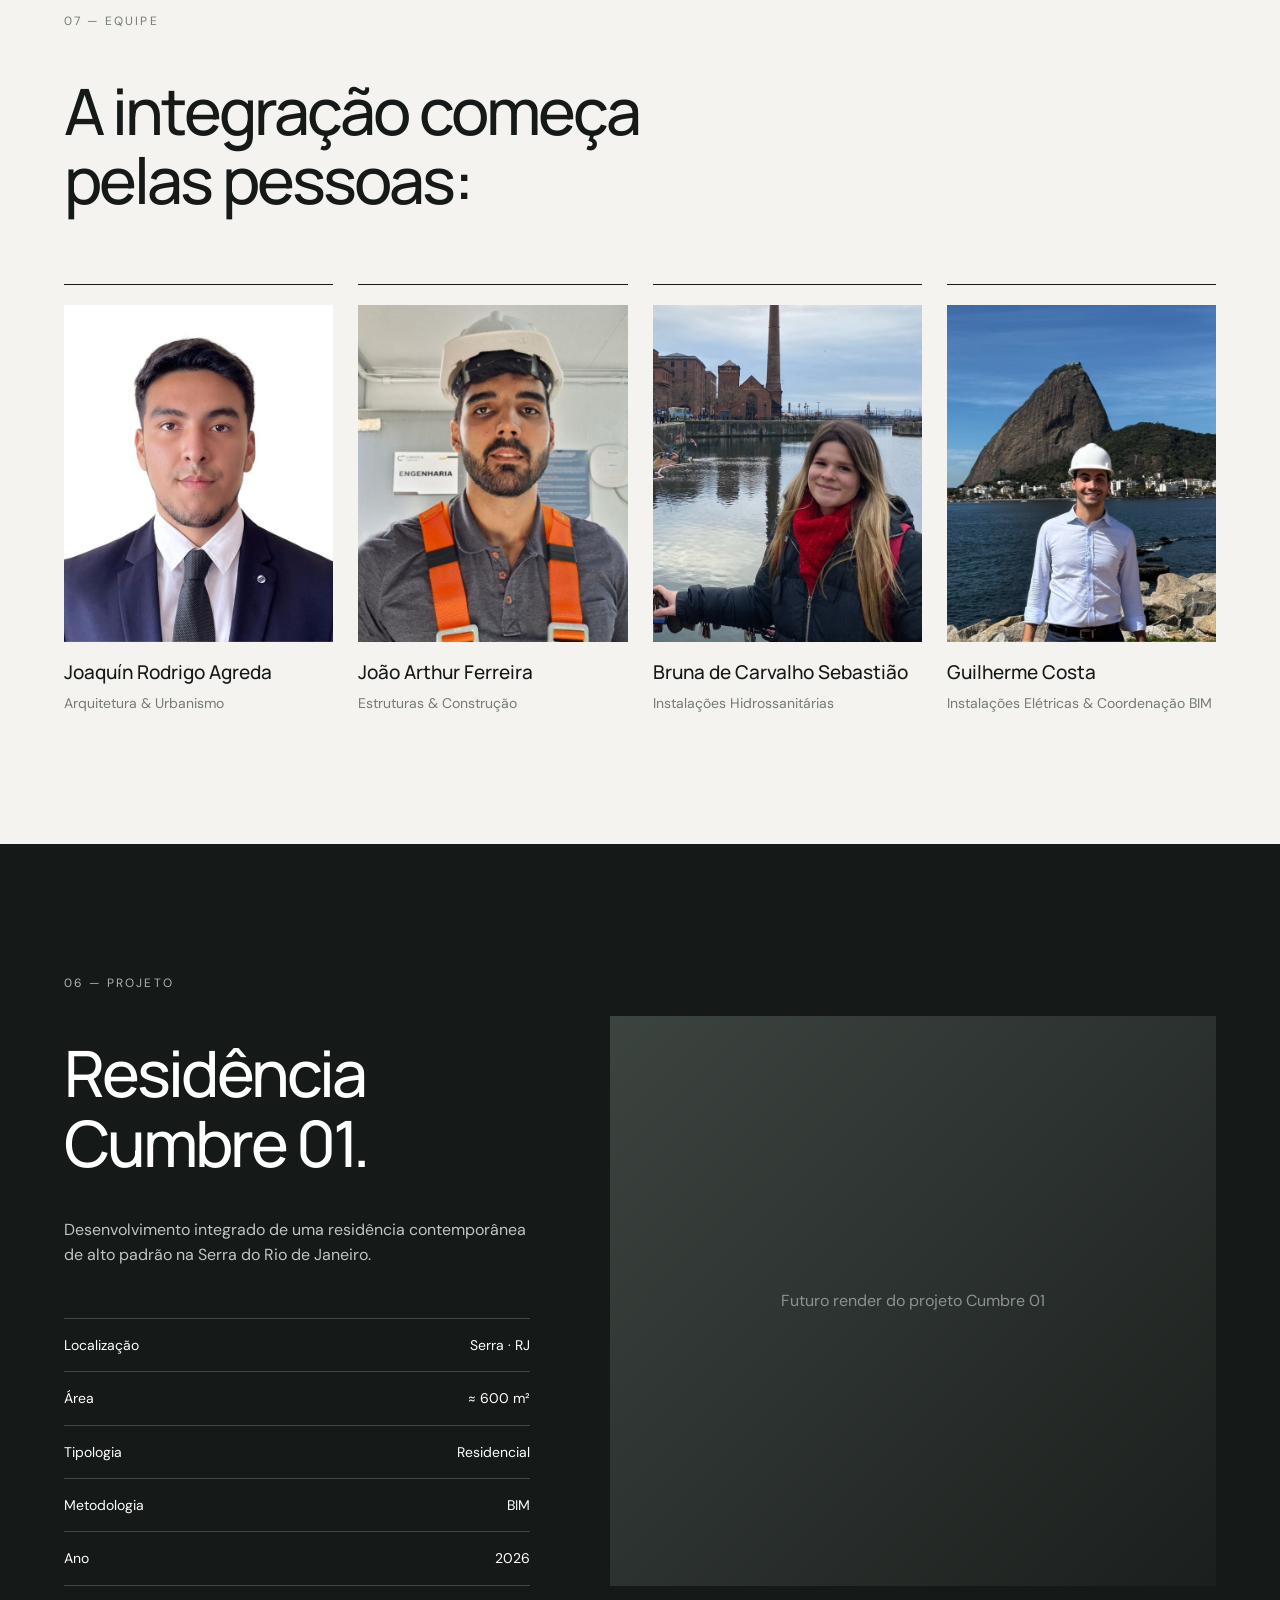
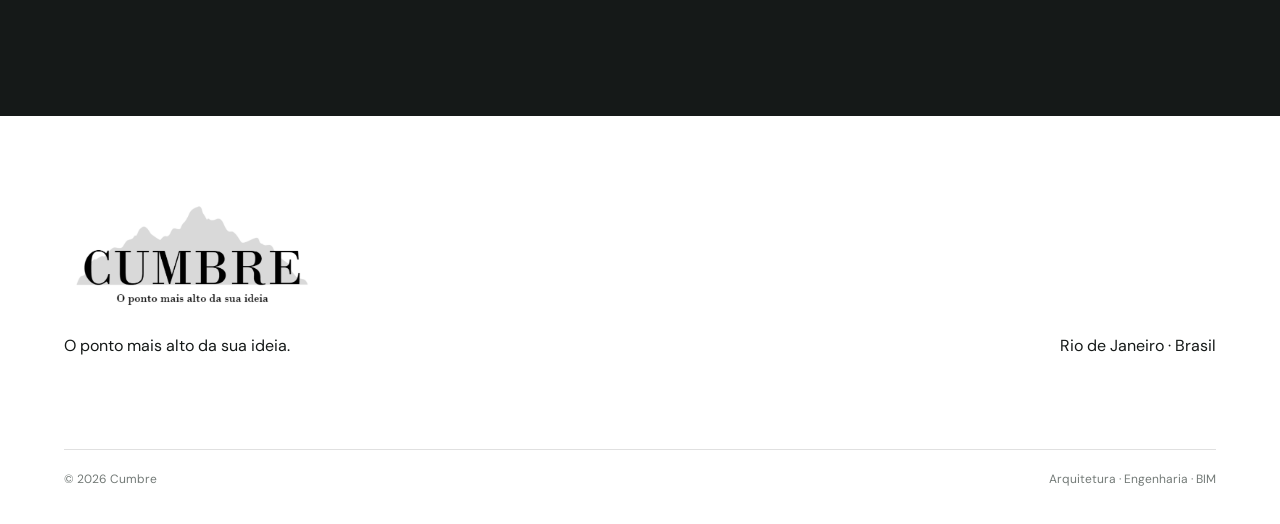
==== commit 0996c01e: "Update index.html" ====
--- a/index.html
+++ b/index.html
@@ -1336,6 +1336,85 @@
 </section>
 
 
+<!-- EQUIPE -->
+
+<section id="equipe">
+
+    <div class="container">
+
+        <p class="section-label">
+            07 — Equipe
+        </p>
+
+        <h2 class="section-title">
+            A integração começa<br>
+            pelas pessoas:
+        </h2>
+
+
+        <div class="team-grid">
+
+    <article class="team-member">
+
+        <img
+            class="team-photo"
+            src="./assets/images/joaquin-agreda.jpeg"
+            alt="Foto de Joaquín Rodrigo Agreda"
+        >
+
+        <h3>Joaquín Rodrigo Agreda</h3>
+        <p>Arquitetura & Urbanismo</p>
+
+    </article>
+
+
+    <article class="team-member">
+
+        <img
+            class="team-photo"
+            src="./assets/images/joao-arthur.jpeg"
+            alt="Foto de João Arthur Ferreira"
+        >
+
+        <h3>João Arthur Ferreira</h3>
+        <p>Estruturas & Construção</p>
+
+    </article>
+
+
+    <article class="team-member">
+
+        <img
+            class="team-photo"
+            src="./assets/images/bruna-sebastiao.jpeg"
+            alt="Foto de Bruna de Carvalho Sebastião"
+        >
+
+        <h3>Bruna de Carvalho Sebastião</h3>
+        <p>Instalações Hidrossanitárias</p>
+
+    </article>
+
+
+    <article class="team-member">
+
+        <img
+            class="team-photo"
+            src="./assets/images/guilherme-costa.jpeg"
+            alt="Foto de Guilherme Pereira da Costa"
+        >
+
+        <h3>Guilherme Costa</h3>
+        <p>Instalações Elétricas & Coordenação BIM</p>
+
+    </article>
+
+</div>
+
+</section>
+
+
+</main>
 
 <!-- PROJETO -->
 
@@ -1414,90 +1493,6 @@
 
 </section>
 
-
-
-<!-- EQUIPE -->
-
-<section id="equipe">
-
-    <div class="container">
-
-        <p class="section-label">
-            07 — Equipe
-        </p>
-
-        <h2 class="section-title">
-            A integração começa<br>
-            pelas pessoas:
-        </h2>
-
-
-        <div class="team-grid">
-
-    <article class="team-member">
-
-        <img
-            class="team-photo"
-            src="./assets/images/joaquin-agreda.jpeg"
-            alt="Foto de Joaquín Rodrigo Agreda"
-        >
-
-        <h3>Joaquín Rodrigo Agreda</h3>
-        <p>Arquitetura & Urbanismo</p>
-
-    </article>
-
-
-    <article class="team-member">
-
-        <img
-            class="team-photo"
-            src="./assets/images/joao-arthur.jpeg"
-            alt="Foto de João Arthur Ferreira"
-        >
-
-        <h3>João Arthur Ferreira</h3>
-        <p>Estruturas & Construção</p>
-
-    </article>
-
-
-    <article class="team-member">
-
-        <img
-            class="team-photo"
-            src="./assets/images/bruna-sebastiao.jpeg"
-            alt="Foto de Bruna de Carvalho Sebastião"
-        >
-
-        <h3>Bruna de Carvalho Sebastião</h3>
-        <p>Instalações Hidrossanitárias</p>
-
-    </article>
-
-
-    <article class="team-member">
-
-        <img
-            class="team-photo"
-            src="./assets/images/guilherme-costa.jpeg"
-            alt="Foto de Guilherme Pereira da Costa"
-        >
-
-        <h3>Guilherme Costa</h3>
-        <p>Instalações Elétricas & Coordenação BIM</p>
-
-    </article>
-
-</div>
-
-</section>
-
-
-</main>
-
-
-
 <footer>
 
     <div class="container">
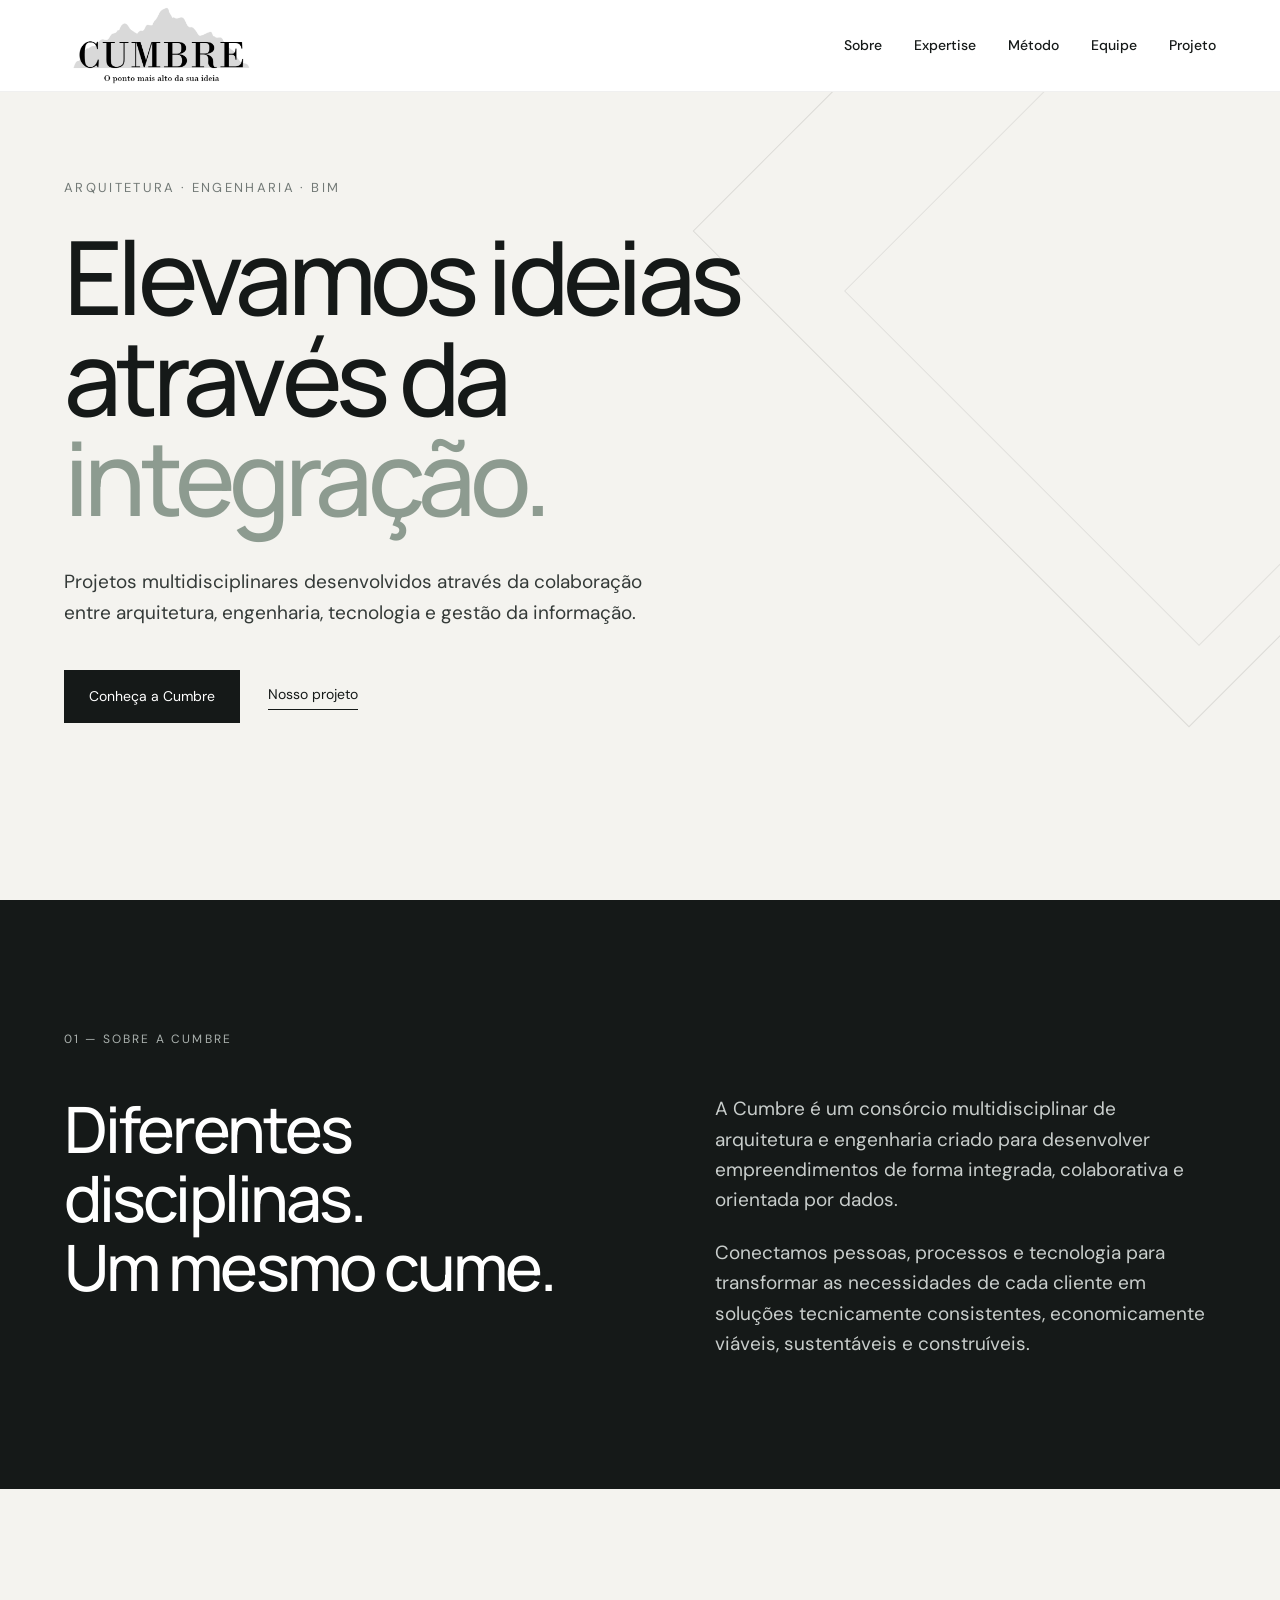
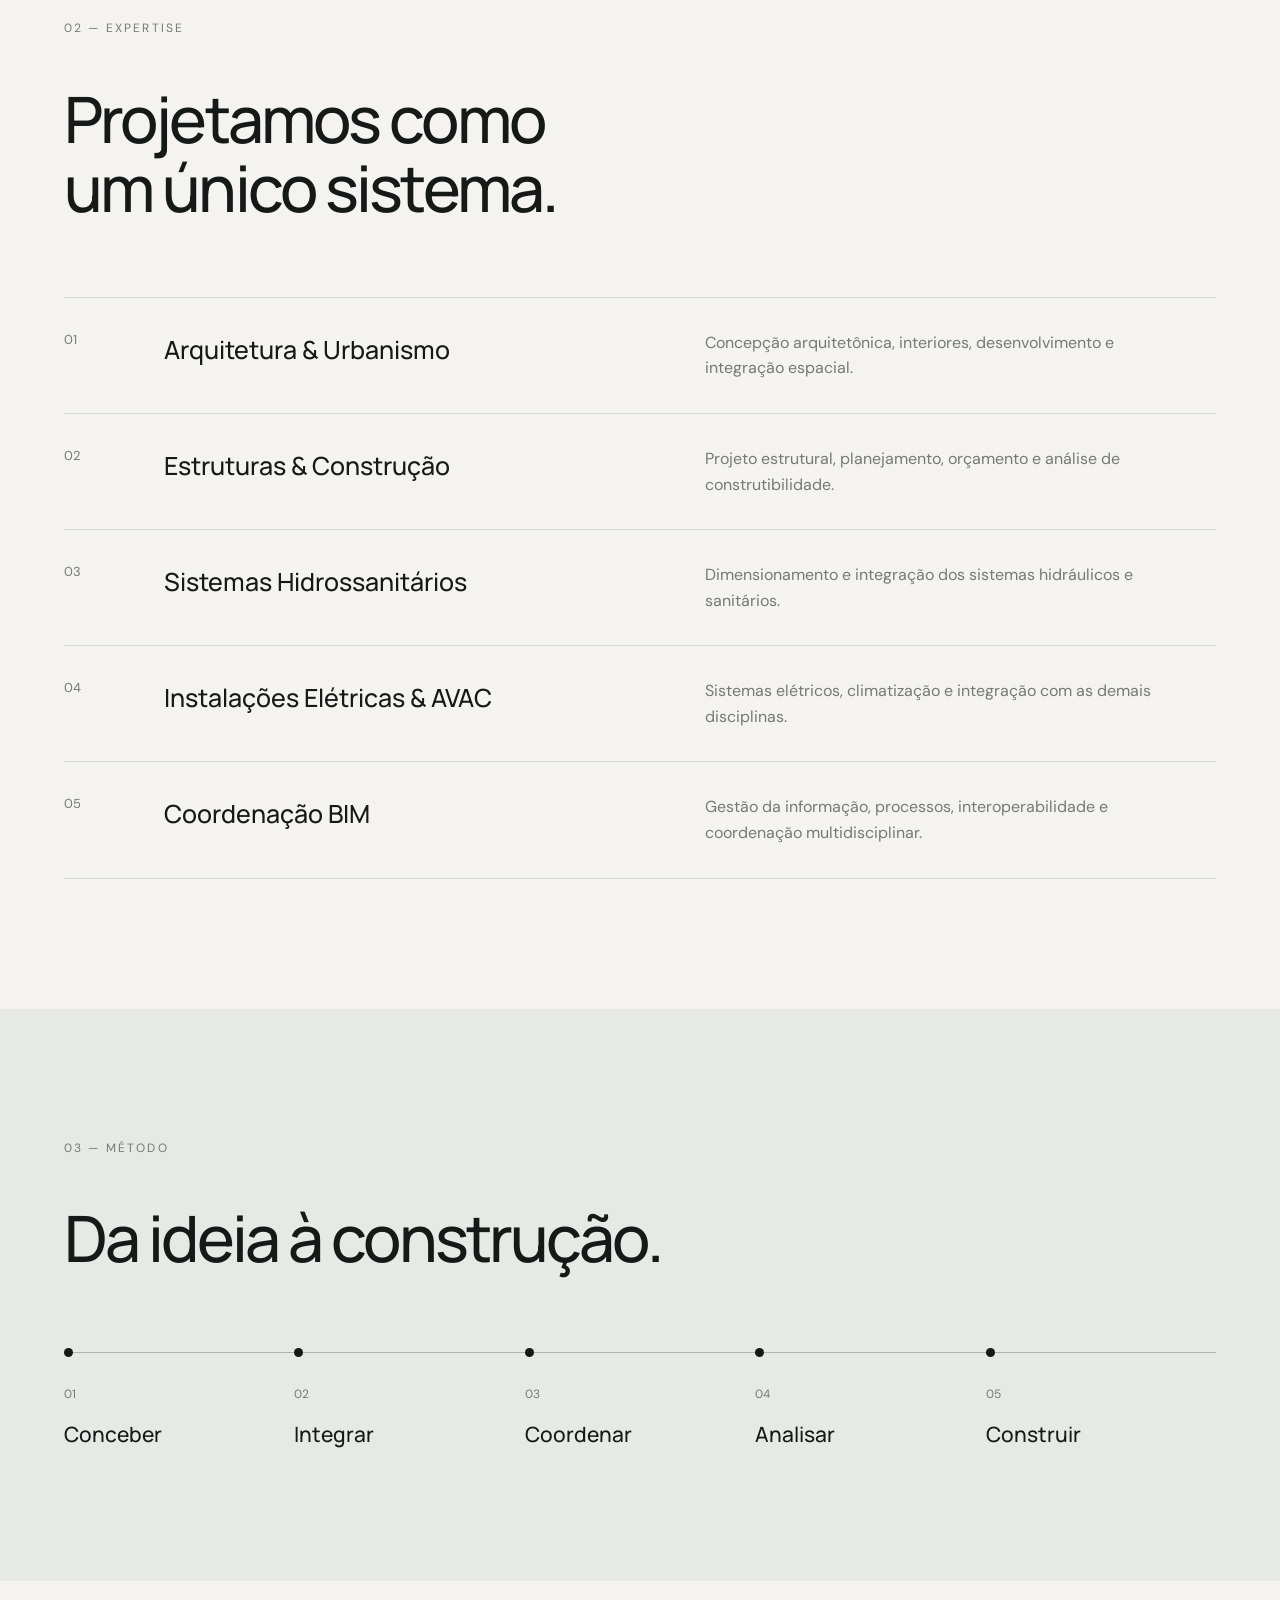
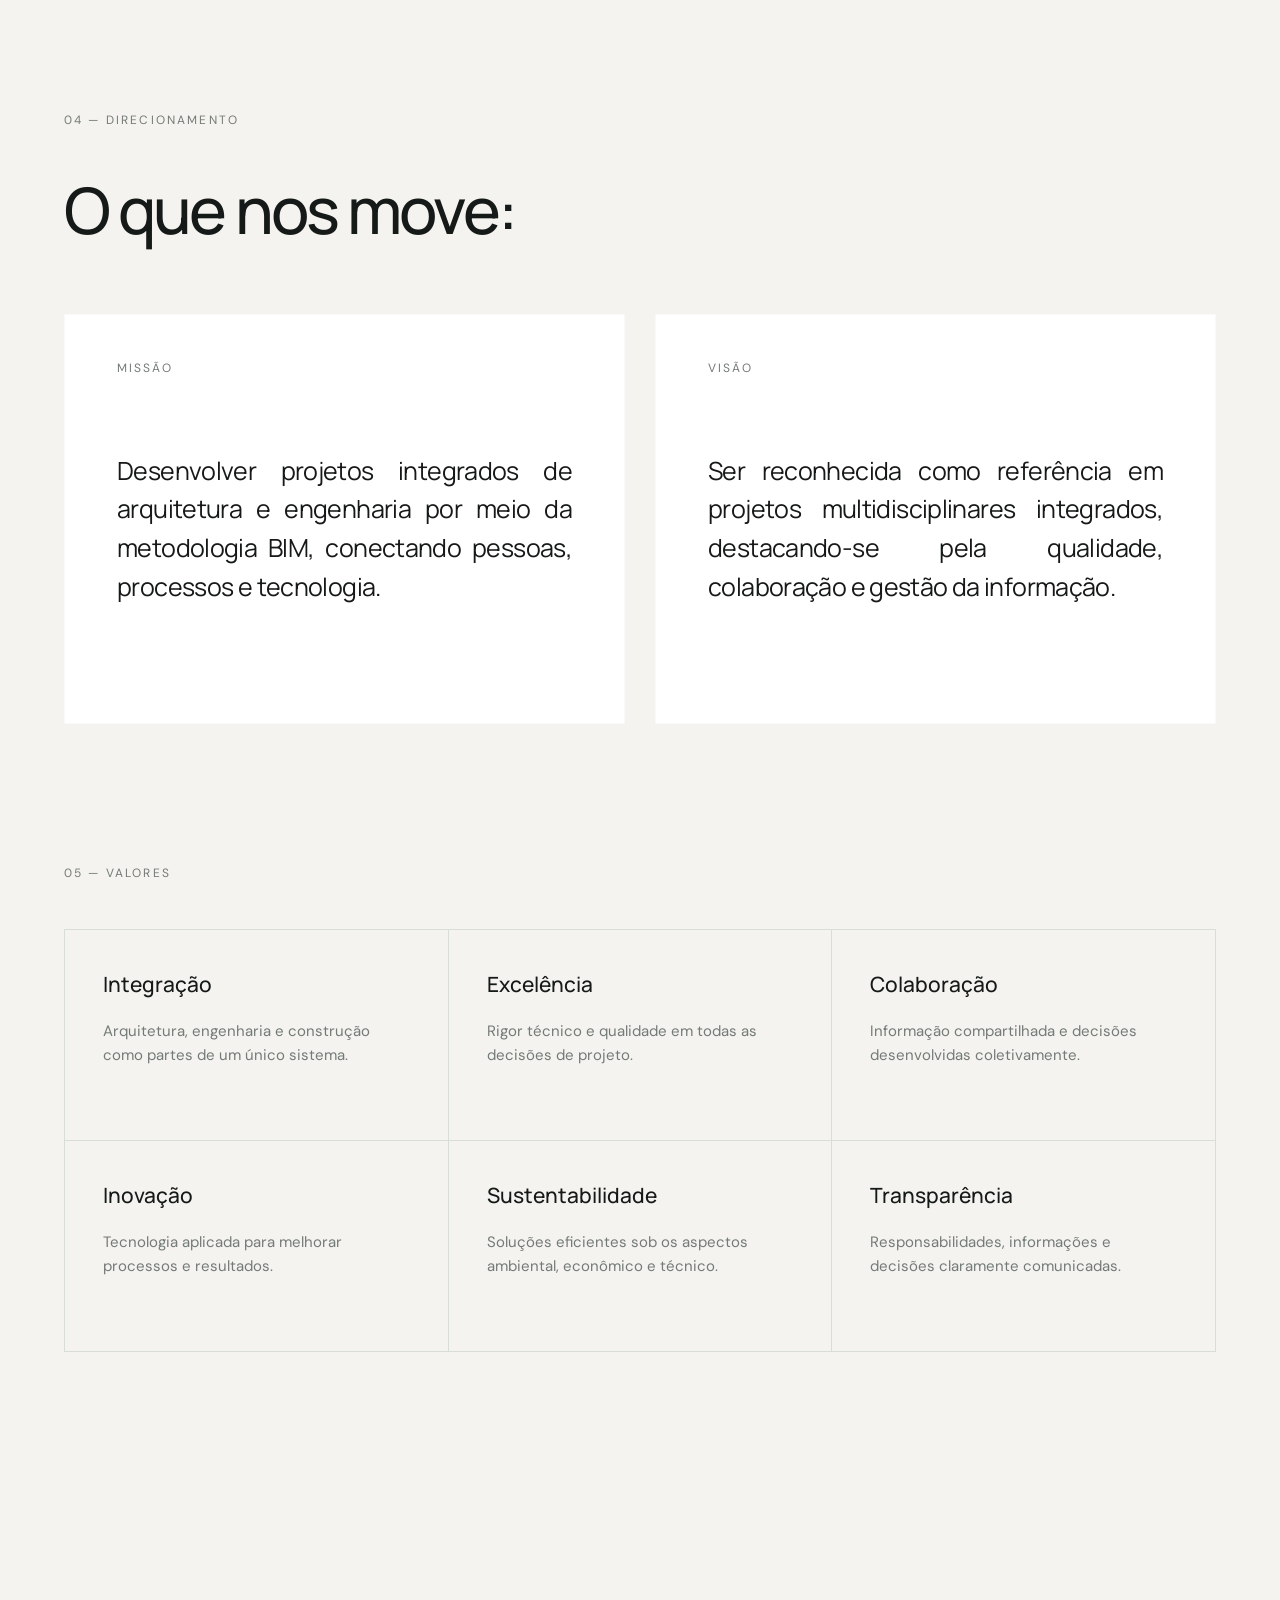
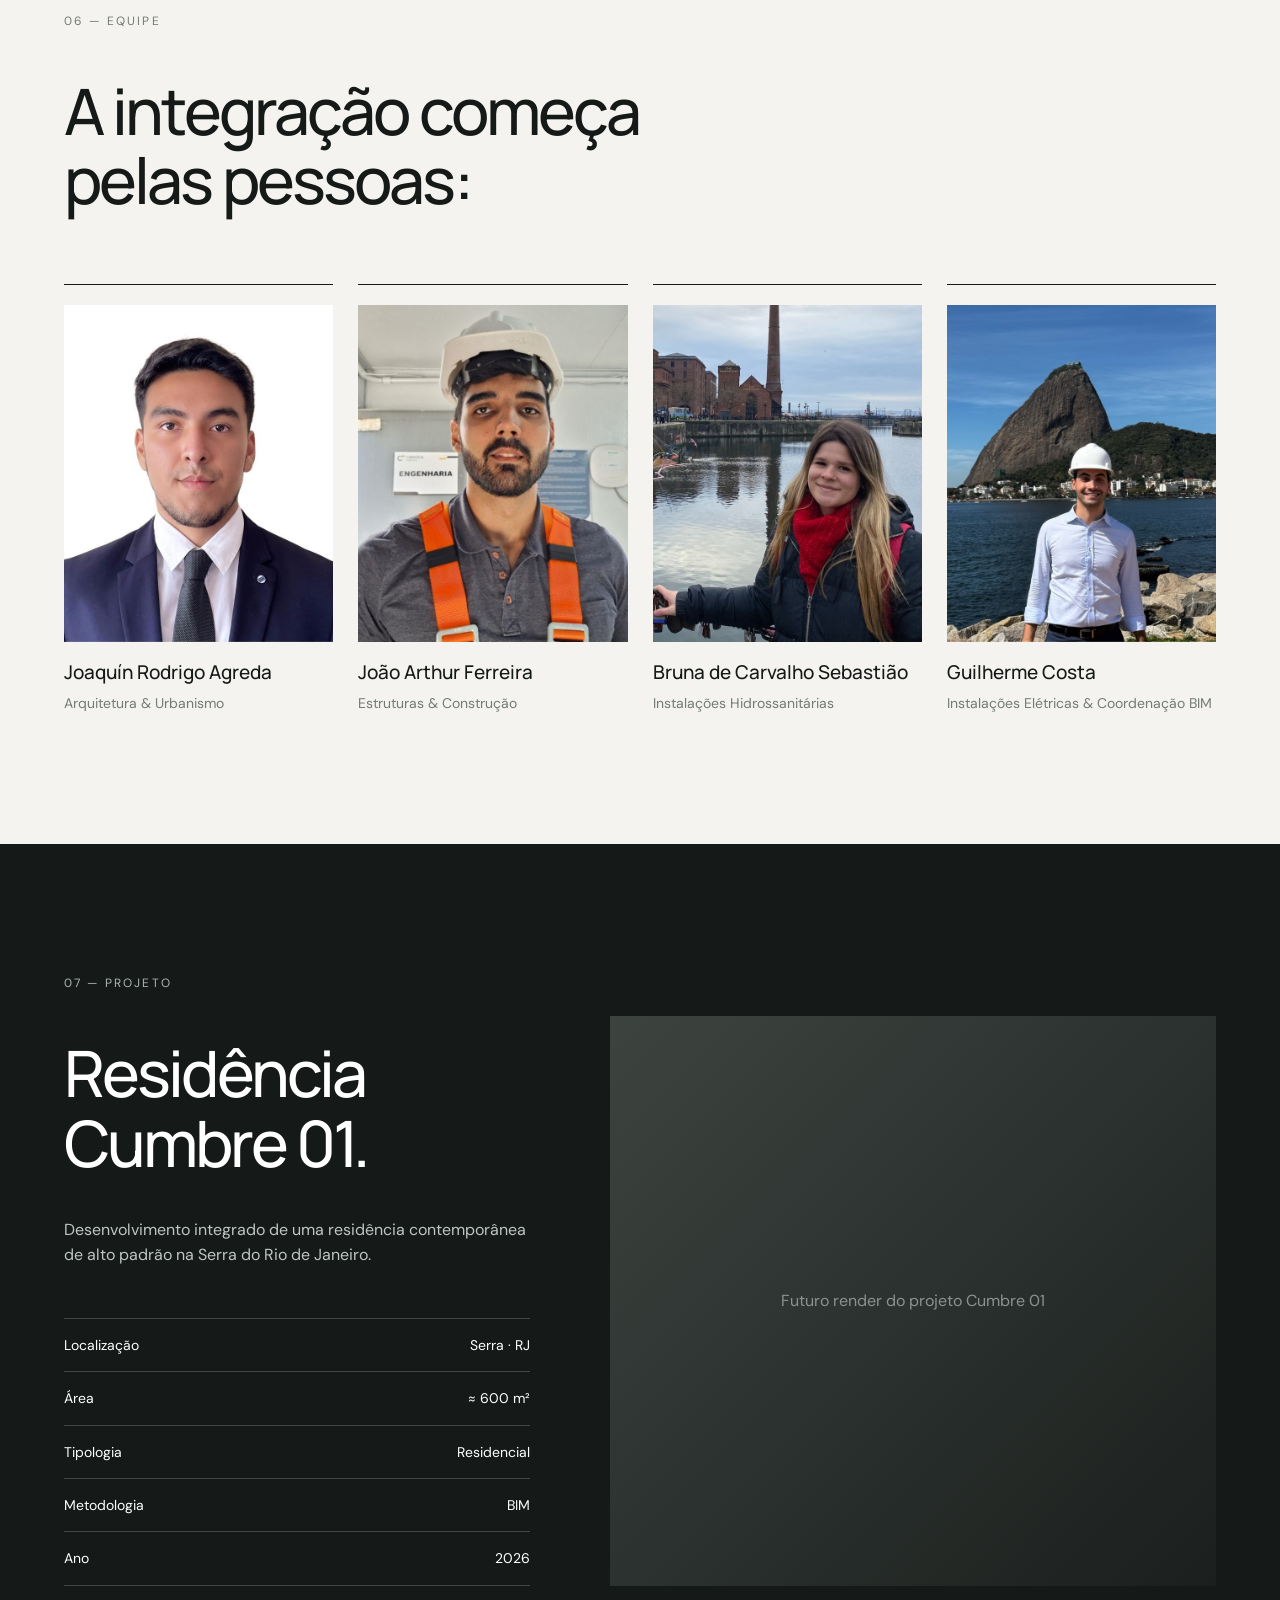
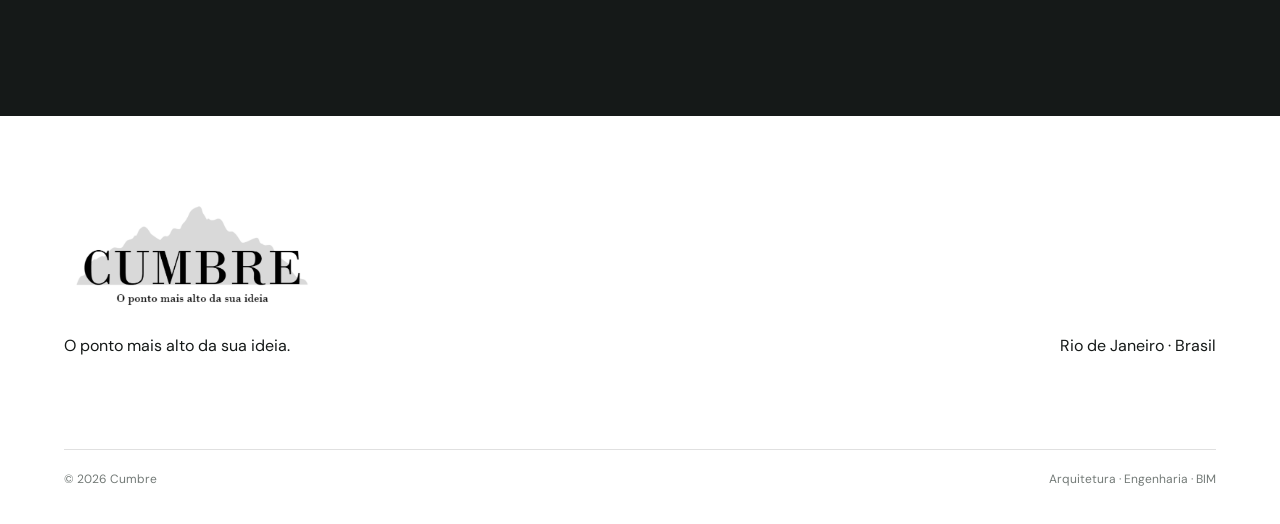
==== commit f4fcf632: "Update index.html" ====
--- a/index.html
+++ b/index.html
@@ -1343,7 +1343,7 @@
     <div class="container">
 
         <p class="section-label">
-            07 — Equipe
+            06 — Equipe
         </p>
 
         <h2 class="section-title">
@@ -1427,7 +1427,7 @@
             <div>
 
                 <p class="section-label">
-                    06 — Projeto
+                    07 — Projeto
                 </p>
 
                 <h2 class="section-title">
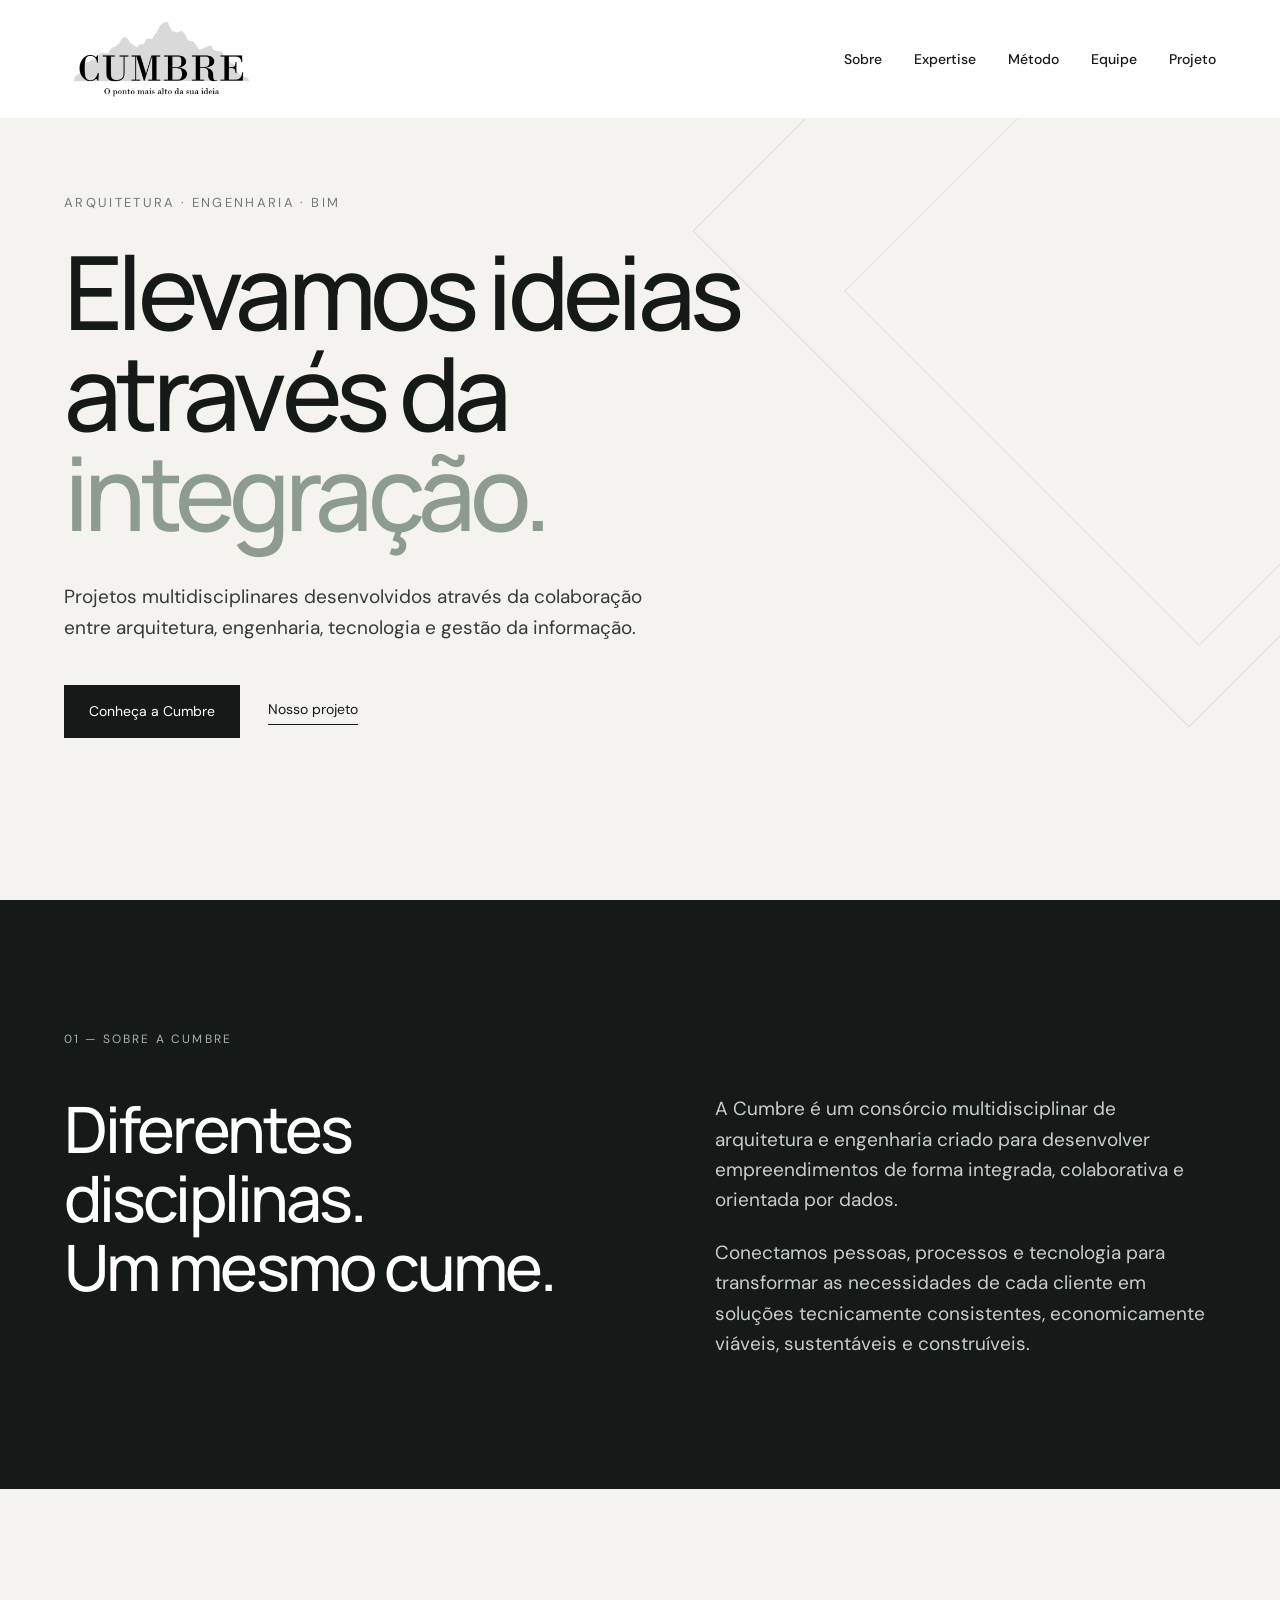
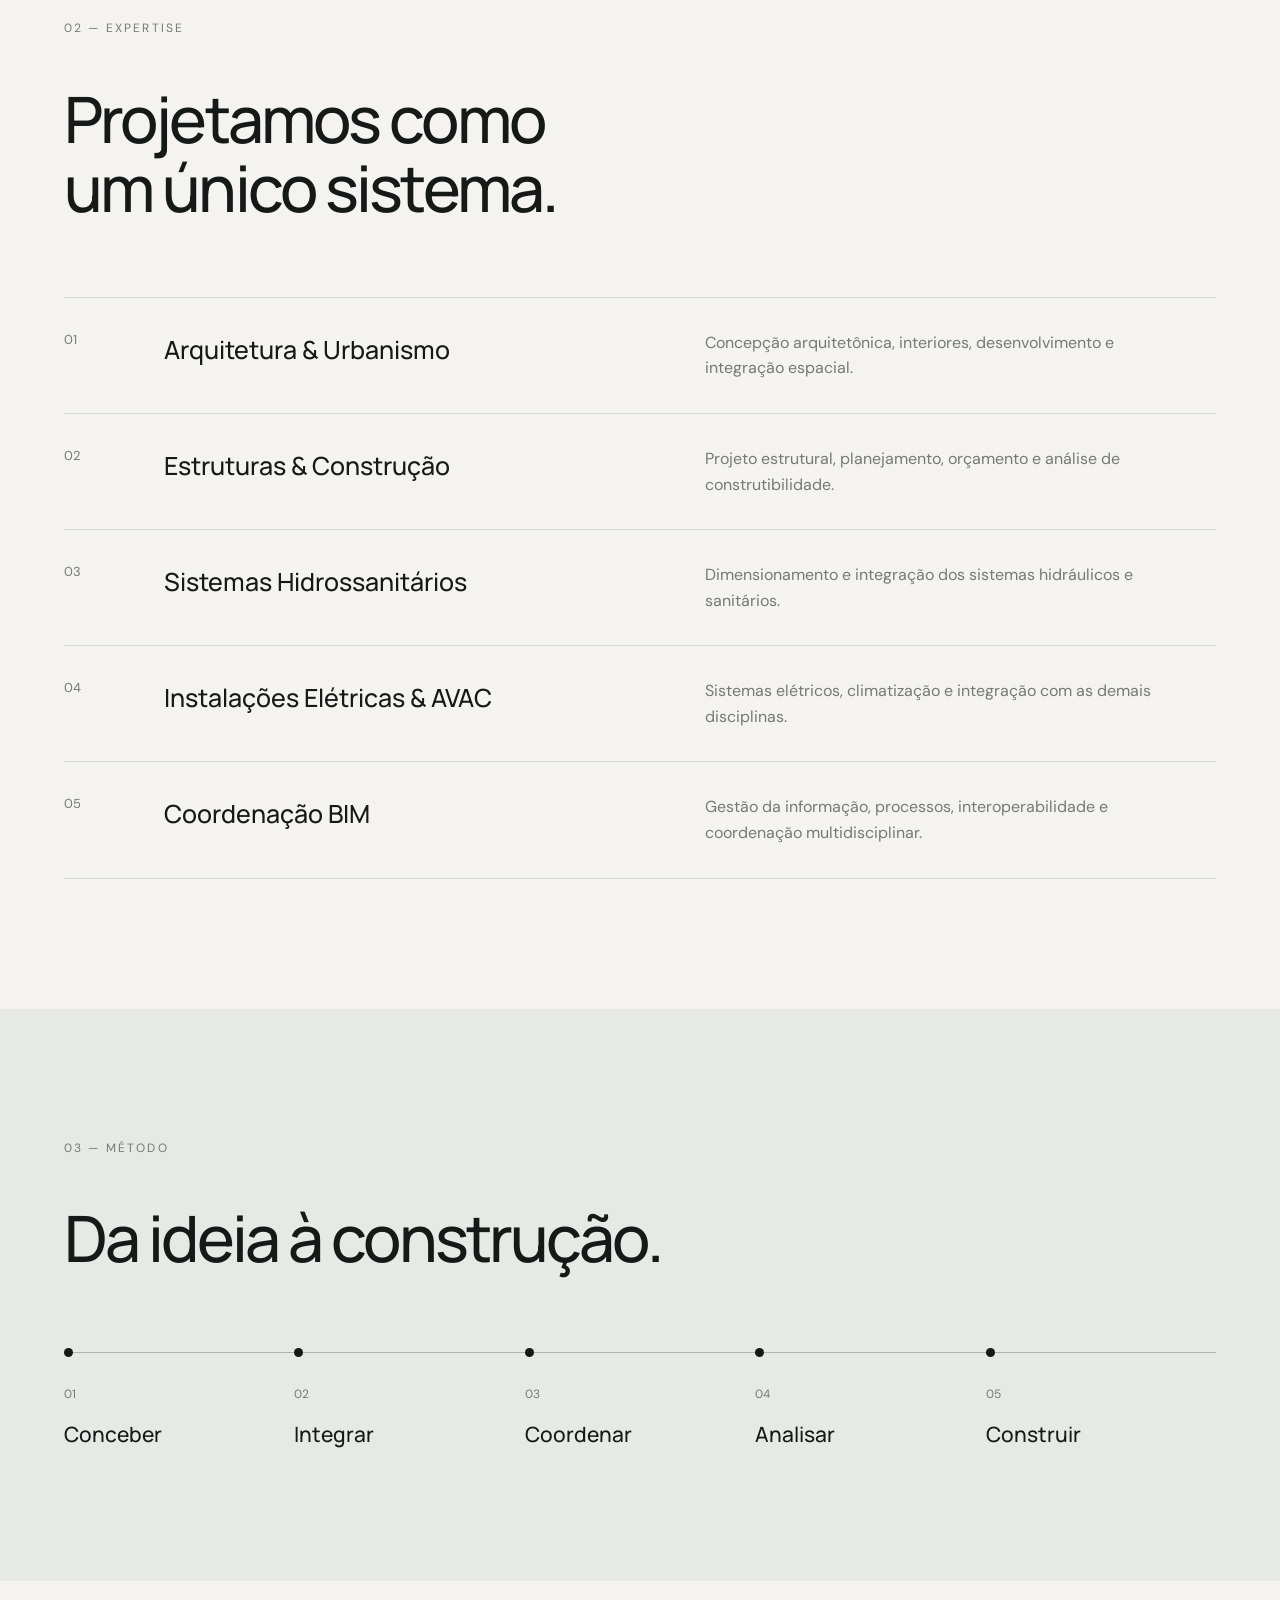
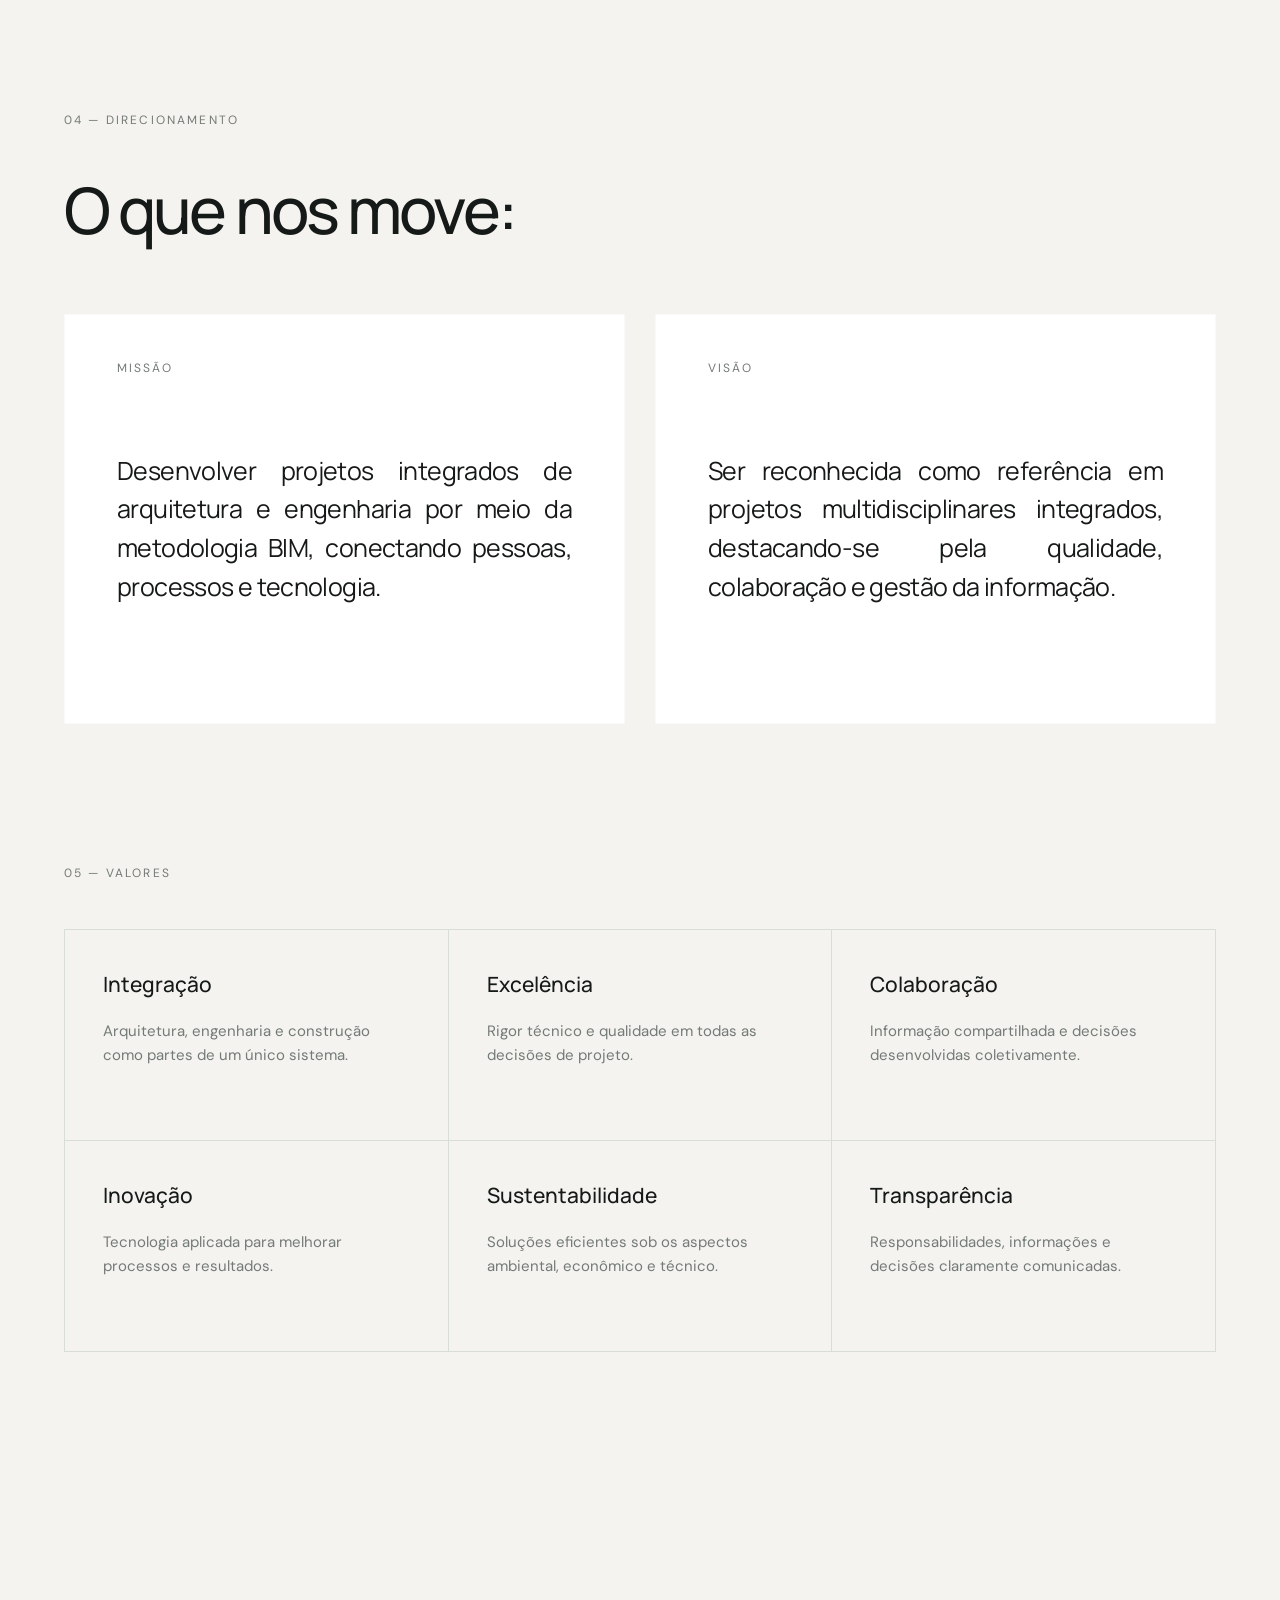
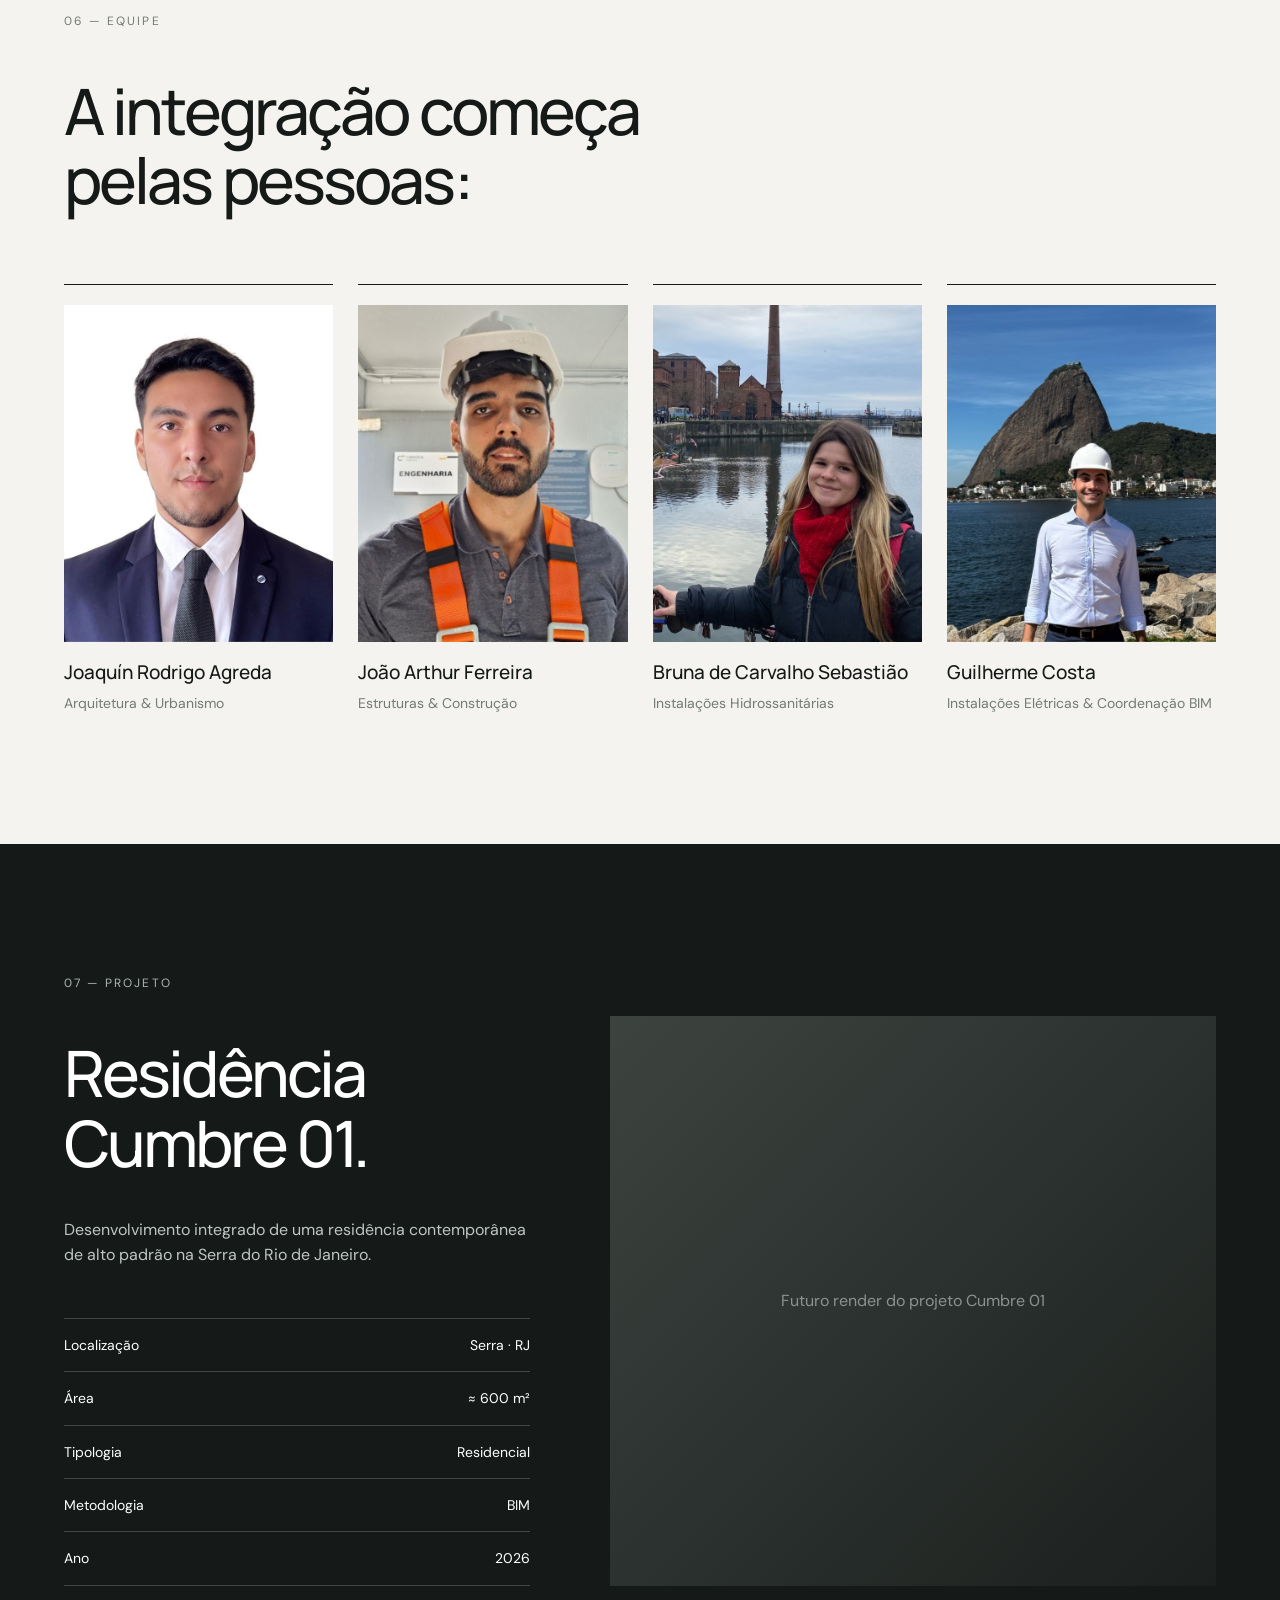
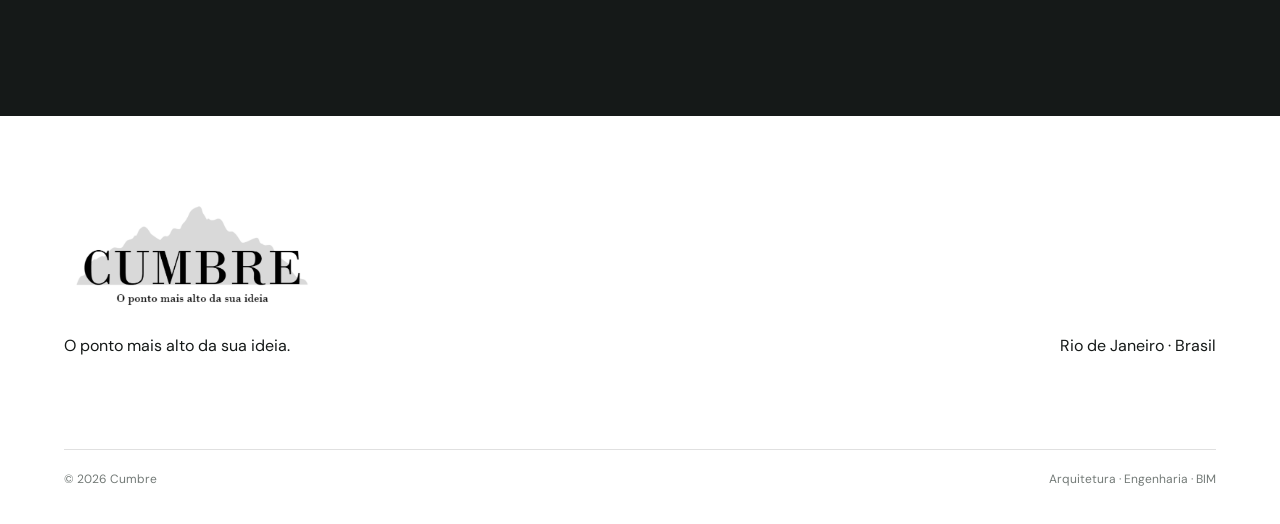
==== commit dd00cd76: "Adjust min-height and padding in index.html" ====
--- a/index.html
+++ b/index.html
@@ -87,7 +87,7 @@
 }
 
        nav {
-    min-height: 86px;
+    min-height: 118px;
 
     display: flex;
     align-items: center;
@@ -219,7 +219,7 @@
         .hero {
             min-height: 100vh;
 
-            padding-top: 130px;
+            padding-top: 160px;
 
             display: flex;
             align-items: center;
